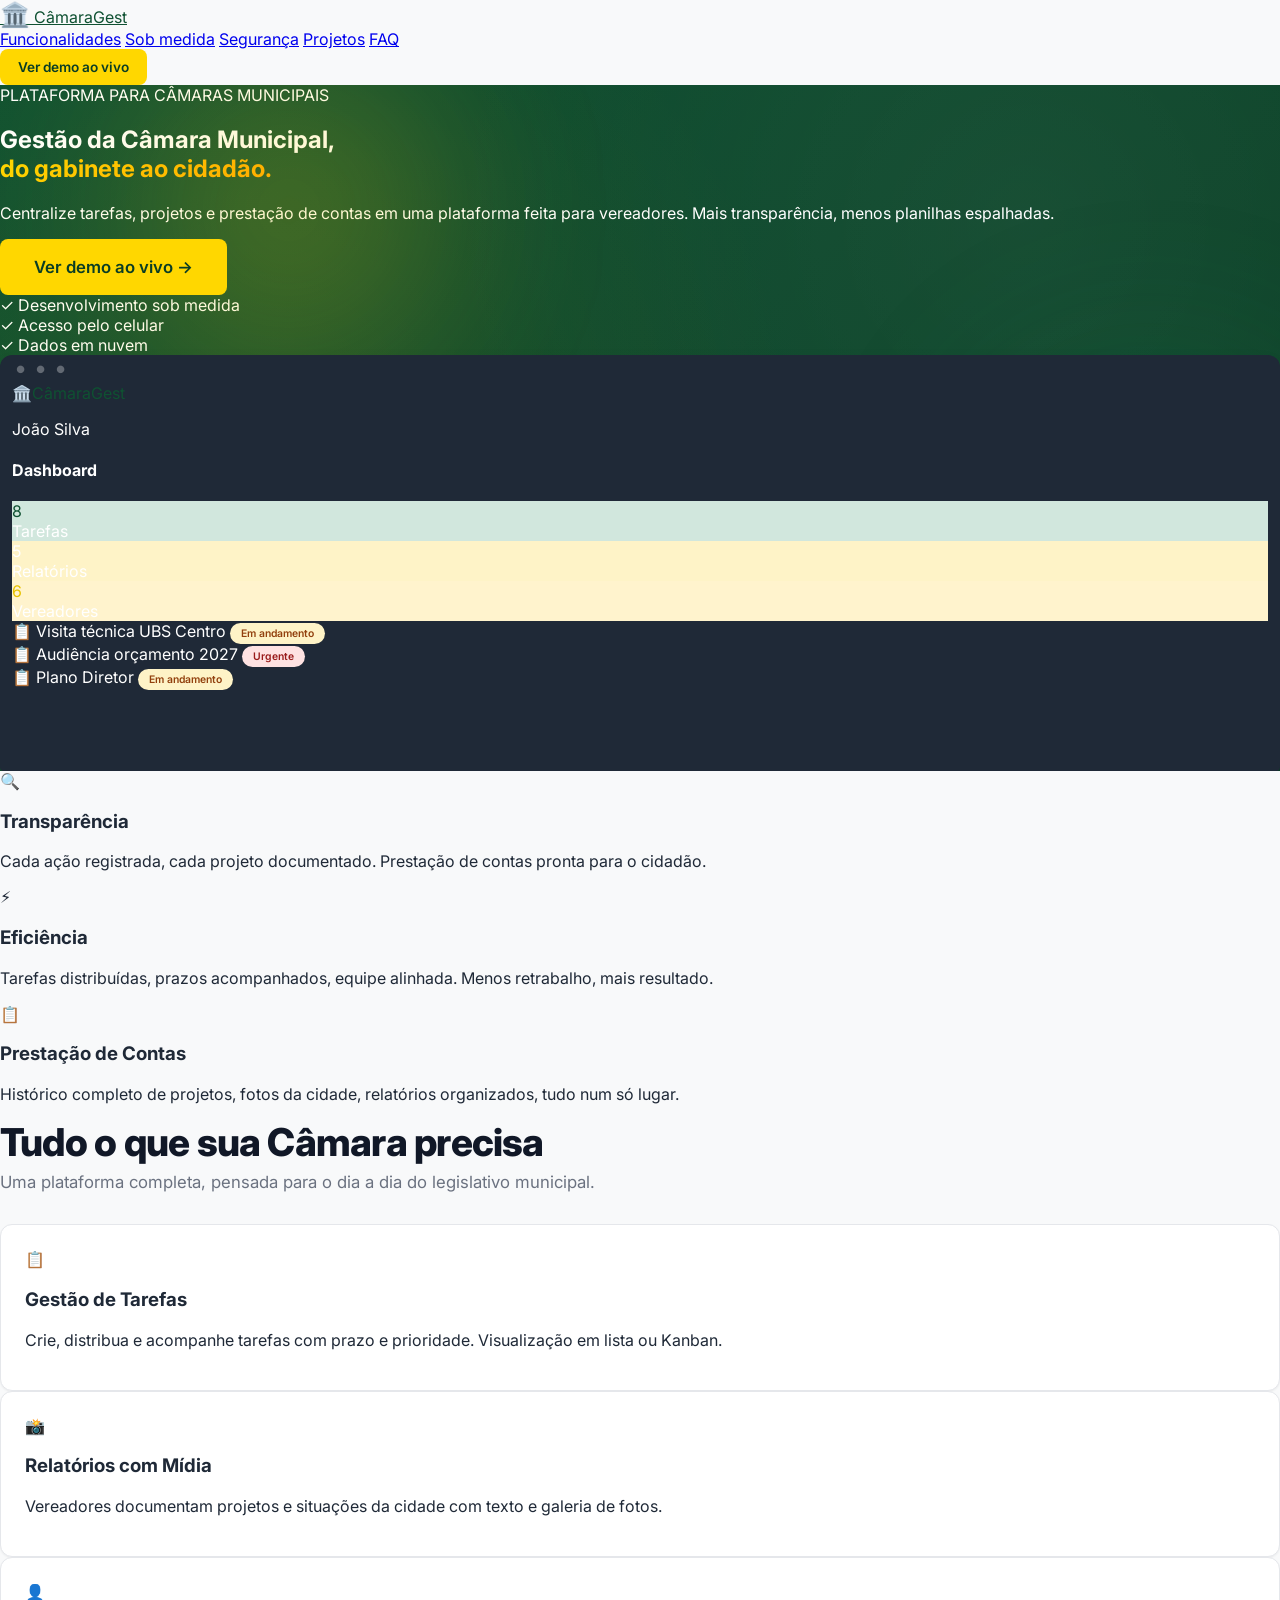
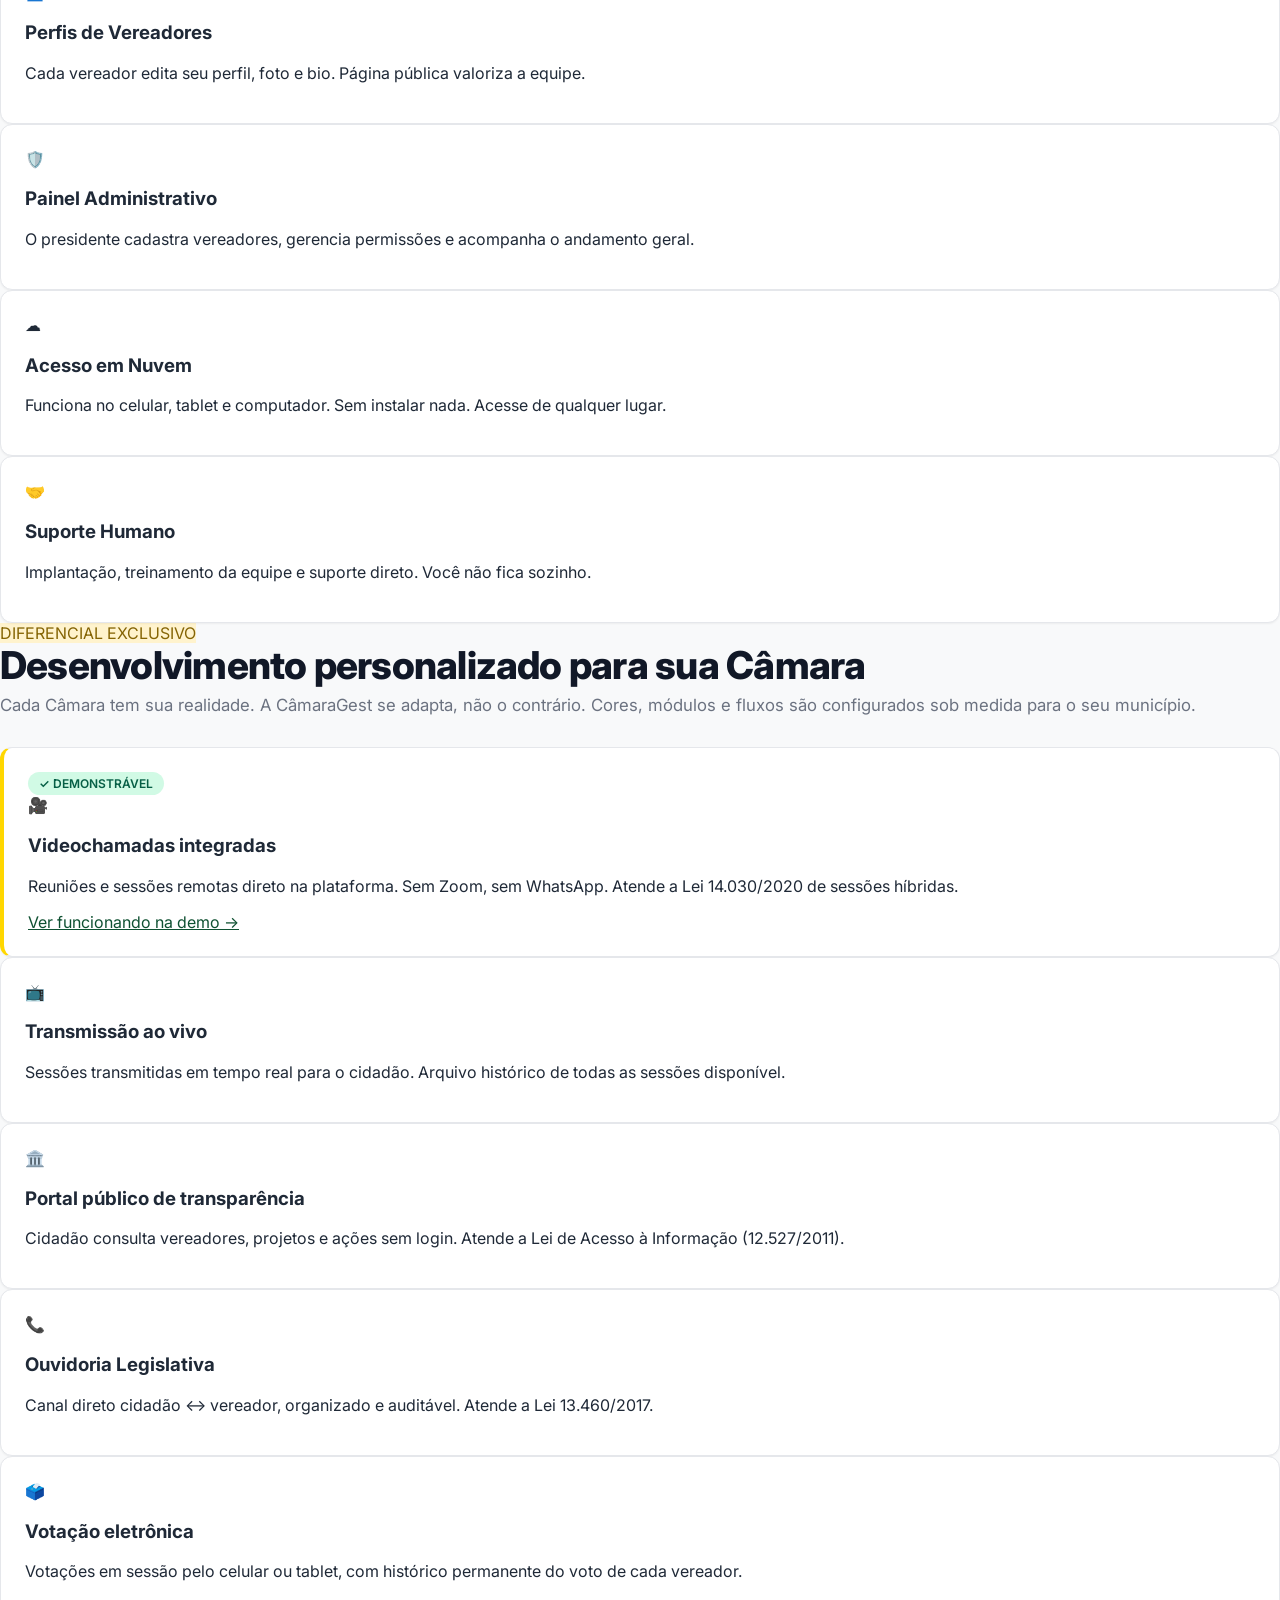
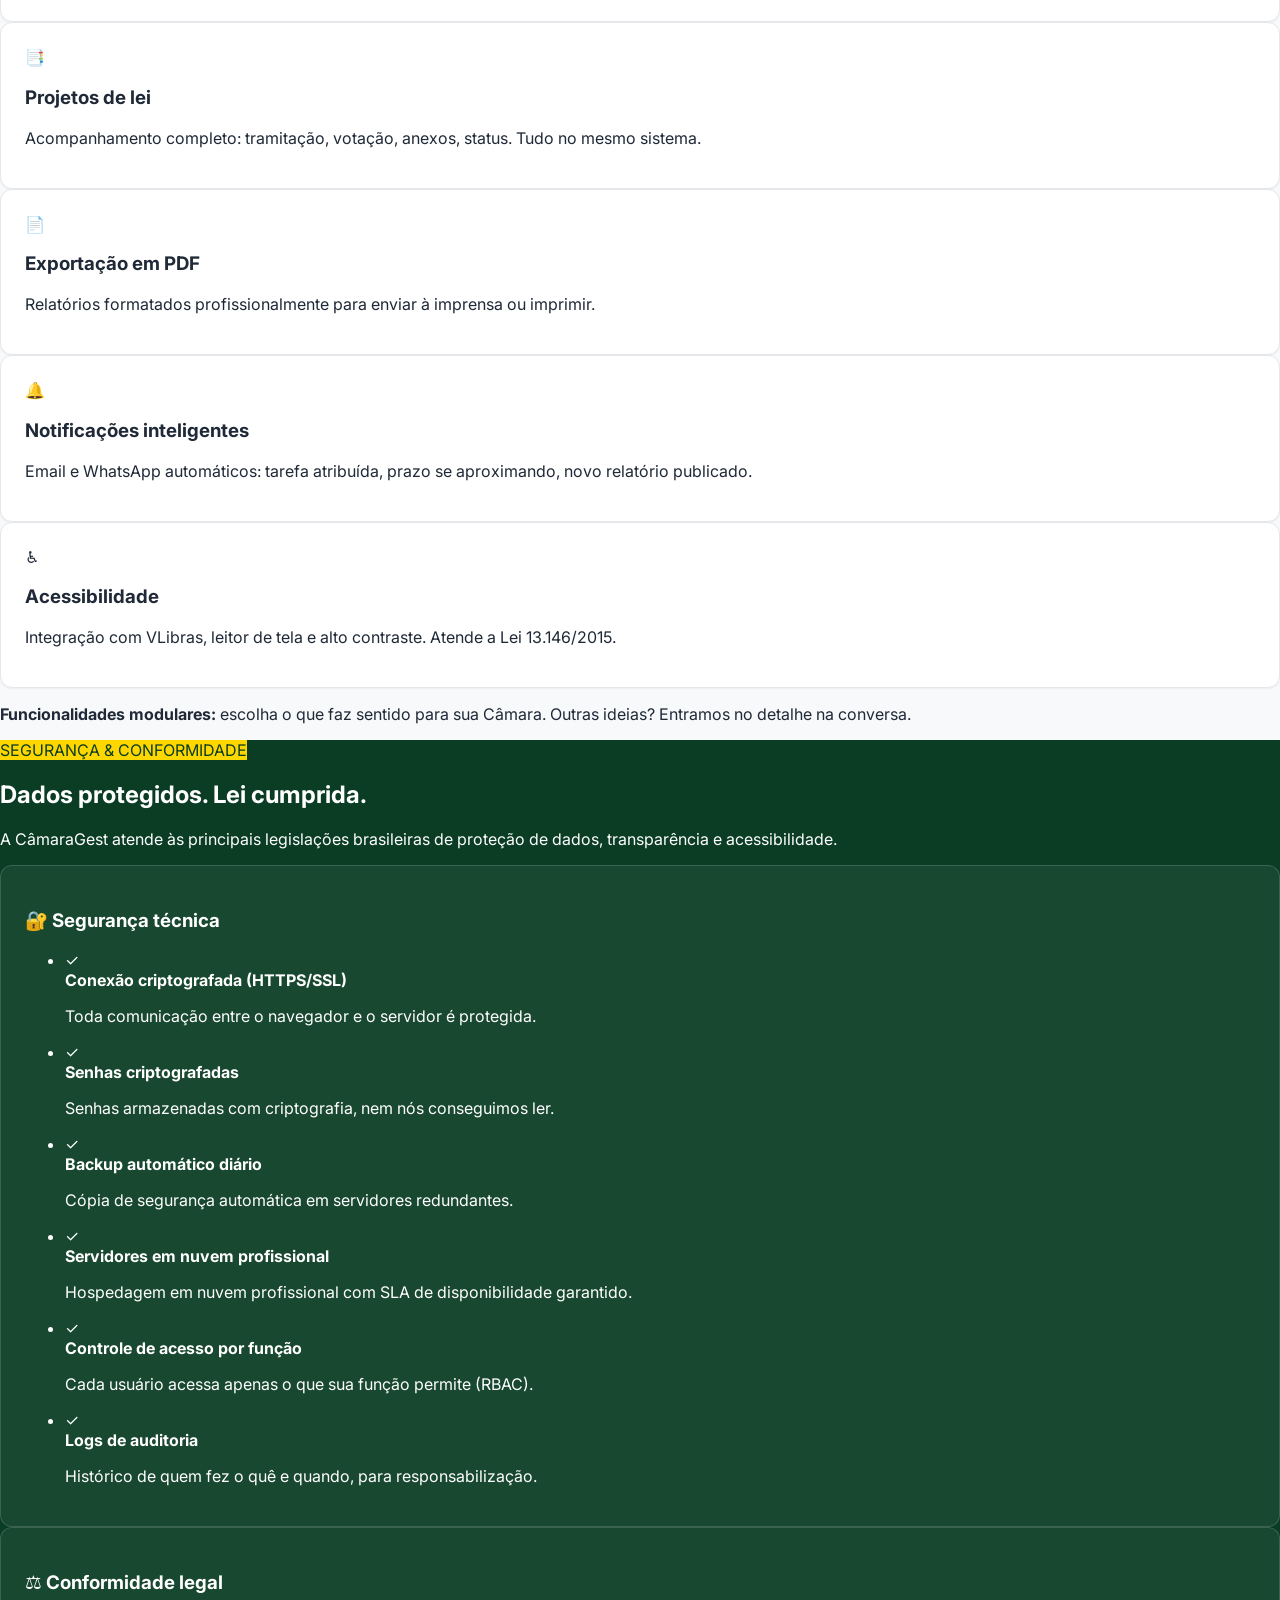
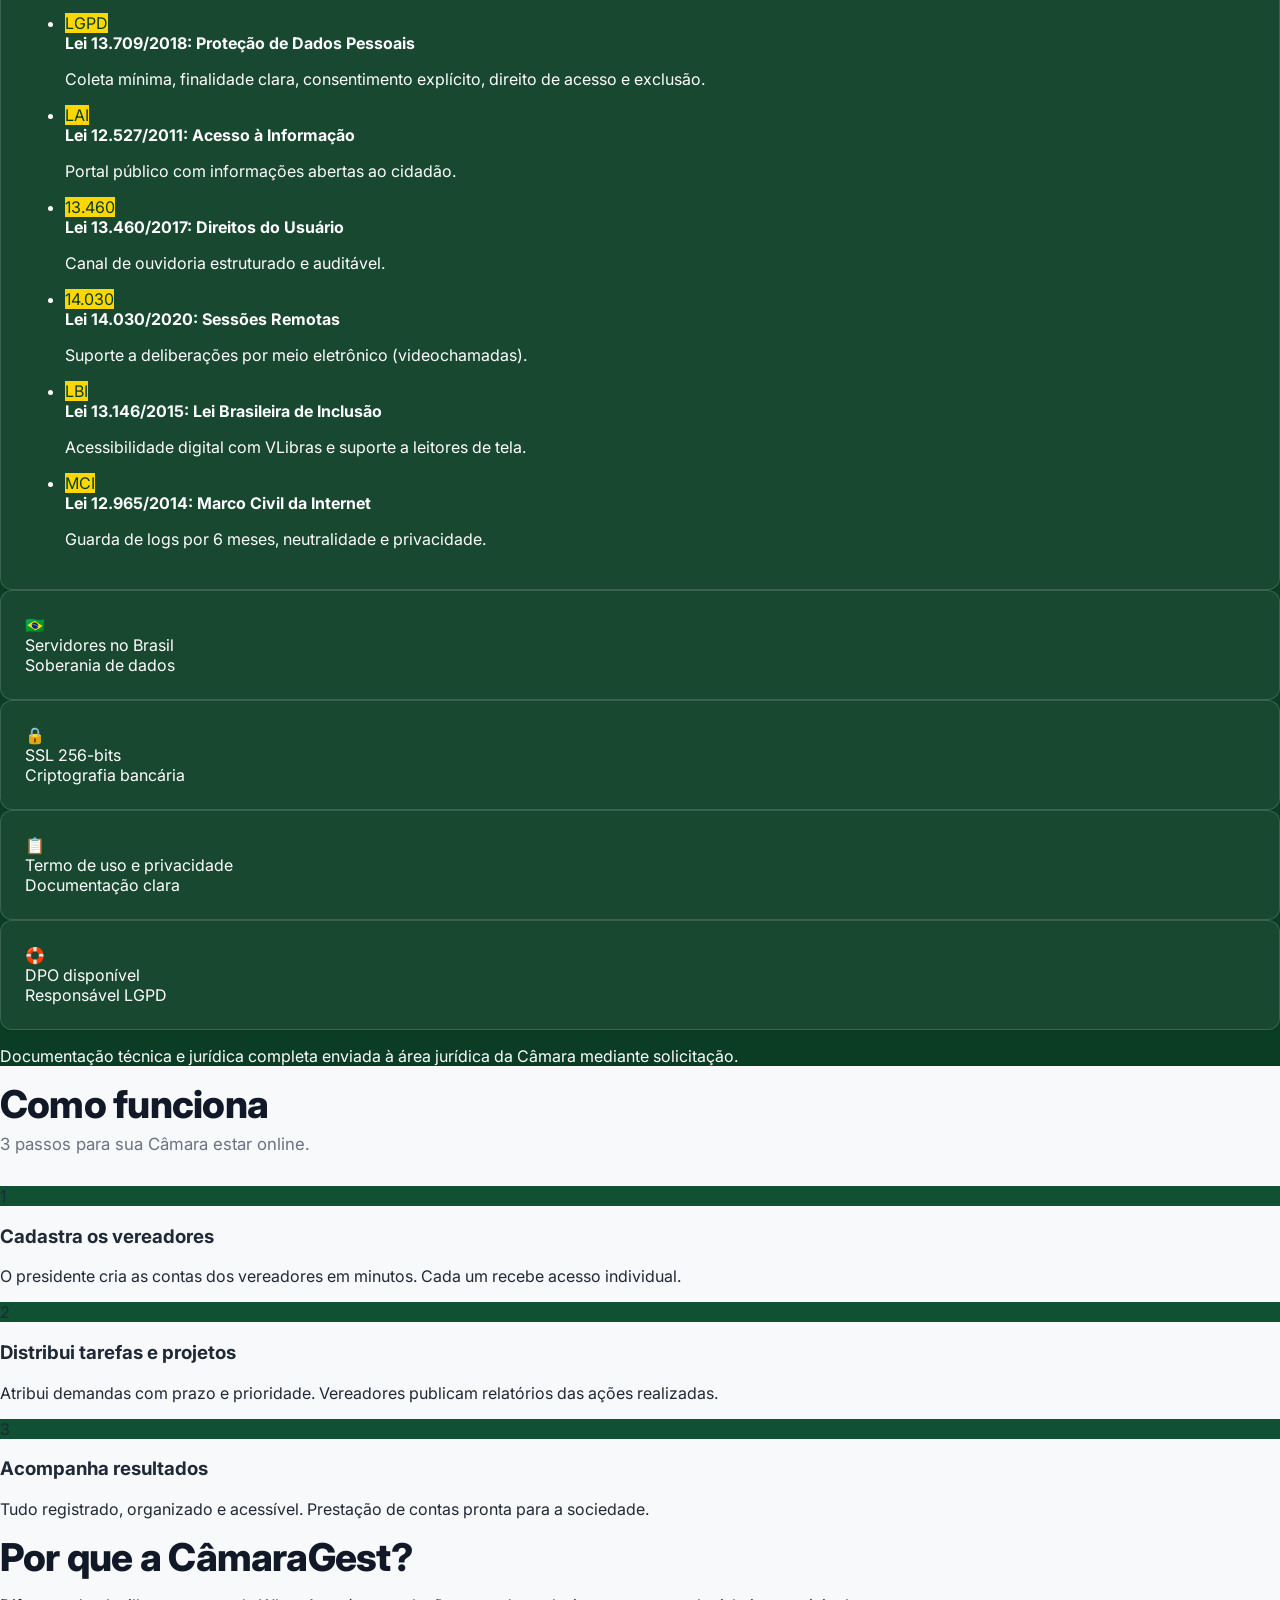
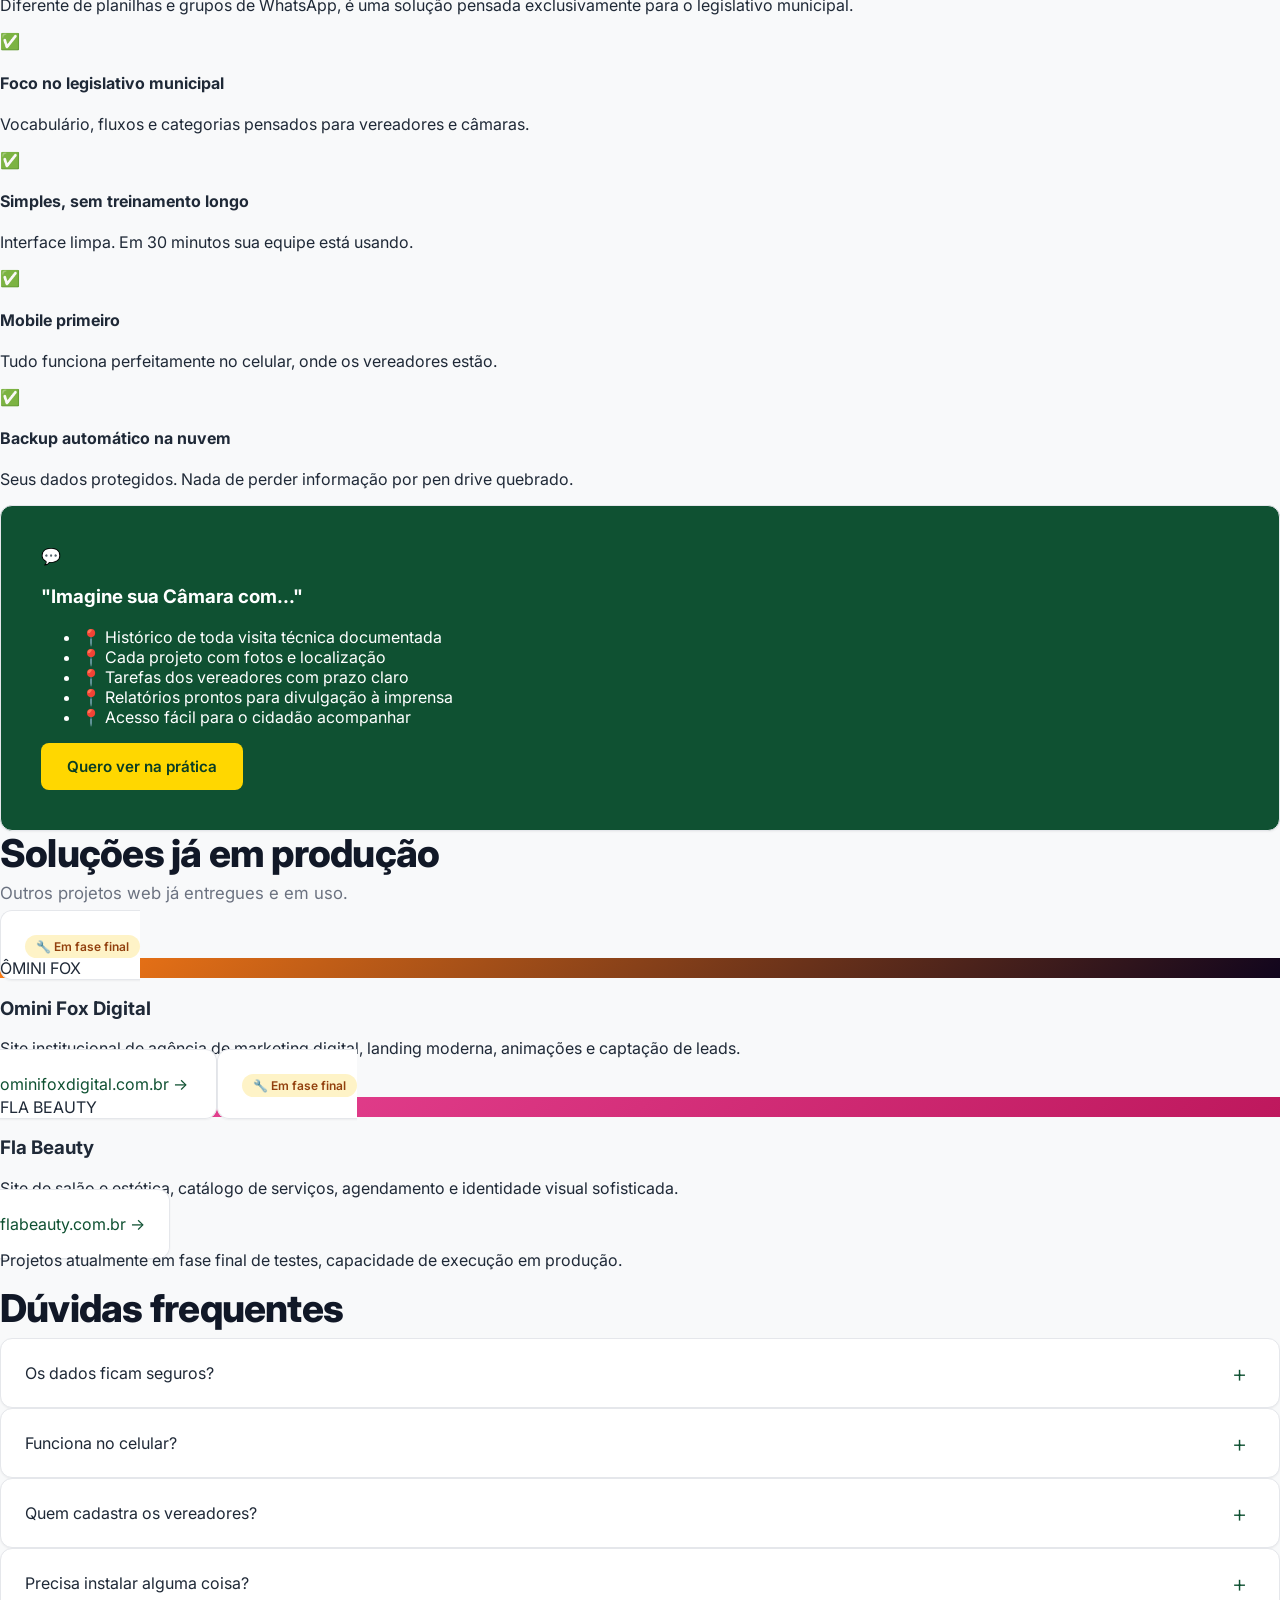
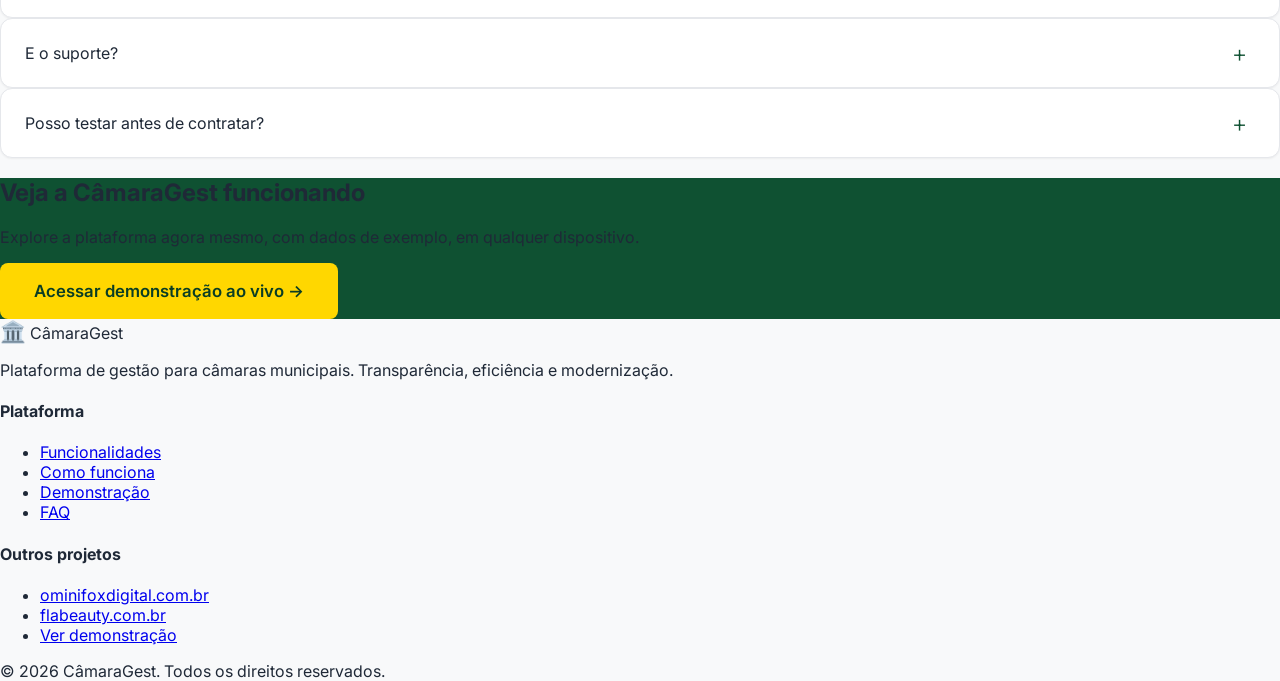
==== index.html @ c3c423e9 "feat: protótipo CâmaraGest com landing comercial, demo interativa e sistema completo - Landing comer" ====
<!DOCTYPE html>
<html lang="pt-BR">
<head>
  <meta charset="UTF-8" />
  <meta name="viewport" content="width=device-width, initial-scale=1.0" />
  <meta name="description" content="CâmaraGest. Plataforma de gestão de tarefas, projetos e prestação de contas para câmaras municipais. Transparência, eficiência e modernização do legislativo." />
  <title>CâmaraGest - Gestão Inteligente para Câmaras Municipais</title>

  <!-- Open Graph (preview no WhatsApp, Facebook, LinkedIn) -->
  <meta property="og:title" content="CâmaraGest - Gestão Inteligente para Câmaras Municipais" />
  <meta property="og:description" content="Centralize tarefas, projetos e prestação de contas. Plataforma feita para vereadores." />
  <meta property="og:type" content="website" />
  <meta property="og:locale" content="pt_BR" />
  <meta name="twitter:card" content="summary_large_image" />

  <!-- Favicon SVG simples -->
  <link rel="icon" href="data:image/svg+xml,%3Csvg xmlns='http://www.w3.org/2000/svg' viewBox='0 0 100 100'%3E%3Crect width='100' height='100' rx='20' fill='%230F5132'/%3E%3Ctext x='50' y='68' font-size='60' text-anchor='middle' fill='%23FFD700'%3E🏛%3C/text%3E%3C/svg%3E" />

  <link rel="preconnect" href="https://fonts.googleapis.com">
  <link rel="preconnect" href="https://fonts.gstatic.com" crossorigin>
  <link href="https://fonts.googleapis.com/css2?family=Inter:wght@400;500;600;700;800&display=swap" rel="stylesheet">

  <script src="https://cdn.tailwindcss.com"></script>
  <link rel="stylesheet" href="assets/css/styles.css" />
</head>
<body>

  <!-- Navbar pública -->
  <header class="bg-white border-b border-gray-200 sticky top-0 z-40">
    <div class="max-w-7xl mx-auto px-4 sm:px-6 lg:px-8 h-16 flex items-center justify-between">
      <a href="index.html" class="flex items-center gap-2 font-bold text-lg" style="color: var(--primary);">
        <span style="font-size: 1.5rem;">🏛️</span>
        <span>CâmaraGest</span>
      </a>
      <nav class="hidden md:flex items-center gap-5 text-sm font-medium">
        <a href="#funcionalidades" class="text-gray-600 hover:text-gray-900">Funcionalidades</a>
        <a href="#sob-medida" class="text-gray-600 hover:text-gray-900">Sob medida</a>
        <a href="#seguranca" class="text-gray-600 hover:text-gray-900">Segurança</a>
        <a href="#projetos" class="text-gray-600 hover:text-gray-900">Projetos</a>
        <a href="#faq" class="text-gray-600 hover:text-gray-900">FAQ</a>
      </nav>
      <div class="flex items-center gap-2">
        <a href="demo.html" class="btn btn-accent btn-sm">Ver demo ao vivo</a>
      </div>
    </div>
  </header>

  <!-- HERO -->
  <section class="hero-bg">
    <!-- Aurora animado -->
    <div class="aurora-bg">
      <div class="orb orb-gold"></div>
      <div class="orb orb-green"></div>
      <div class="orb orb-soft"></div>
    </div>

    <div class="max-w-7xl mx-auto px-4 sm:px-6 lg:px-8 py-16 lg:py-24 grid lg:grid-cols-2 gap-12 items-center relative" style="z-index: 2;">
      <div>
        <span class="inline-block px-4 py-1.5 rounded-full bg-white/10 backdrop-blur text-white text-xs font-bold tracking-widest mb-5 border border-white/20">PLATAFORMA PARA CÂMARAS MUNICIPAIS</span>
        <h1 class="text-4xl lg:text-6xl font-extrabold leading-[1.05] text-white mb-5">
          Gestão da Câmara Municipal,<br>
          <span class="gradient-text-gold">do gabinete ao cidadão.</span>
        </h1>
        <p class="text-lg text-white/85 mb-8 leading-relaxed">
          Centralize tarefas, projetos e prestação de contas em uma plataforma feita para vereadores. Mais transparência, menos planilhas espalhadas.
        </p>
        <div class="flex flex-wrap gap-3">
          <a href="demo.html" class="btn btn-accent btn-lg btn-shine pulse">Ver demo ao vivo →</a>
        </div>
        <div class="flex items-center gap-6 mt-8 text-white/70 text-sm flex-wrap">
          <div class="flex items-center gap-2">✓ Desenvolvimento sob medida</div>
          <div class="flex items-center gap-2">✓ Acesso pelo celular</div>
          <div class="flex items-center gap-2">✓ Dados em nuvem</div>
        </div>
      </div>

      <!-- Mockup do dashboard -->
      <div class="mockup-frame relative float">
        <div class="mockup-content bg-white rounded p-4 text-left" style="min-height: 380px;">
          <div class="flex items-center justify-between mb-4 pb-3 border-b">
            <div class="flex items-center gap-2 font-bold" style="color: var(--primary);">
              <span>🏛️</span><span>CâmaraGest</span>
            </div>
            <div class="flex items-center gap-2 text-xs">
              <img src="https://i.pravatar.cc/120?img=12" class="w-7 h-7 rounded-full object-cover" style="object-position: center 25%;" alt="">
              <span class="text-gray-600">João Silva</span>
            </div>
          </div>
          <h4 class="text-base font-bold mb-3 text-gray-800">Dashboard</h4>
          <div class="grid grid-cols-3 gap-3 mb-4">
            <div class="rounded p-3 text-center" style="background: #d1e7dd;">
              <div class="text-2xl font-bold" style="color: var(--primary);">8</div>
              <div class="text-xs text-gray-700">Tarefas</div>
            </div>
            <div class="rounded p-3 text-center" style="background: #fef3c7;">
              <div class="text-2xl font-bold text-amber-700">5</div>
              <div class="text-xs text-gray-700">Relatórios</div>
            </div>
            <div class="rounded p-3 text-center" style="background: #fff3cd;">
              <div class="text-2xl font-bold" style="color: var(--accent-dark);">6</div>
              <div class="text-xs text-gray-700">Vereadores</div>
            </div>
          </div>
          <div class="space-y-2">
            <div class="flex items-center justify-between p-2 rounded bg-gray-50 text-xs">
              <span>📋 Visita técnica UBS Centro</span>
              <span class="badge badge-warning" style="font-size: 0.65rem;">Em andamento</span>
            </div>
            <div class="flex items-center justify-between p-2 rounded bg-gray-50 text-xs">
              <span>📋 Audiência orçamento 2027</span>
              <span class="badge badge-danger" style="font-size: 0.65rem;">Urgente</span>
            </div>
            <div class="flex items-center justify-between p-2 rounded bg-gray-50 text-xs">
              <span>📋 Plano Diretor</span>
              <span class="badge badge-warning" style="font-size: 0.65rem;">Em andamento</span>
            </div>
          </div>
        </div>
      </div>
    </div>
  </section>

  <!-- PILARES -->
  <section class="bg-white py-14 border-b border-gray-100">
    <div class="max-w-6xl mx-auto px-4 sm:px-6 lg:px-8 grid md:grid-cols-3 gap-8 text-center">
      <div class="fade-in">
        <div class="text-4xl mb-3">🔍</div>
        <h3 class="font-bold text-lg mb-2 text-gray-900">Transparência</h3>
        <p class="text-gray-600 text-sm">Cada ação registrada, cada projeto documentado. Prestação de contas pronta para o cidadão.</p>
      </div>
      <div class="fade-in">
        <div class="text-4xl mb-3">⚡</div>
        <h3 class="font-bold text-lg mb-2 text-gray-900">Eficiência</h3>
        <p class="text-gray-600 text-sm">Tarefas distribuídas, prazos acompanhados, equipe alinhada. Menos retrabalho, mais resultado.</p>
      </div>
      <div class="fade-in">
        <div class="text-4xl mb-3">📋</div>
        <h3 class="font-bold text-lg mb-2 text-gray-900">Prestação de Contas</h3>
        <p class="text-gray-600 text-sm">Histórico completo de projetos, fotos da cidade, relatórios organizados, tudo num só lugar.</p>
      </div>
    </div>
  </section>

  <!-- FUNCIONALIDADES -->
  <section id="funcionalidades" class="py-20" style="background: var(--bg);">
    <div class="max-w-6xl mx-auto px-4 sm:px-6 lg:px-8">
      <div class="text-center mb-12">
        <h2 class="section-title">Tudo o que sua Câmara precisa</h2>
        <p class="section-sub">Uma plataforma completa, pensada para o dia a dia do legislativo municipal.</p>
      </div>

      <div class="grid md:grid-cols-2 lg:grid-cols-3 gap-5">
        <div class="card card-hover fade-in">
          <div class="text-3xl mb-3">📋</div>
          <h3 class="font-bold text-lg mb-2">Gestão de Tarefas</h3>
          <p class="text-gray-600 text-sm">Crie, distribua e acompanhe tarefas com prazo e prioridade. Visualização em lista ou Kanban.</p>
        </div>
        <div class="card card-hover fade-in">
          <div class="text-3xl mb-3">📸</div>
          <h3 class="font-bold text-lg mb-2">Relatórios com Mídia</h3>
          <p class="text-gray-600 text-sm">Vereadores documentam projetos e situações da cidade com texto e galeria de fotos.</p>
        </div>
        <div class="card card-hover fade-in">
          <div class="text-3xl mb-3">👤</div>
          <h3 class="font-bold text-lg mb-2">Perfis de Vereadores</h3>
          <p class="text-gray-600 text-sm">Cada vereador edita seu perfil, foto e bio. Página pública valoriza a equipe.</p>
        </div>
        <div class="card card-hover fade-in">
          <div class="text-3xl mb-3">🛡️</div>
          <h3 class="font-bold text-lg mb-2">Painel Administrativo</h3>
          <p class="text-gray-600 text-sm">O presidente cadastra vereadores, gerencia permissões e acompanha o andamento geral.</p>
        </div>
        <div class="card card-hover fade-in">
          <div class="text-3xl mb-3">☁️</div>
          <h3 class="font-bold text-lg mb-2">Acesso em Nuvem</h3>
          <p class="text-gray-600 text-sm">Funciona no celular, tablet e computador. Sem instalar nada. Acesse de qualquer lugar.</p>
        </div>
        <div class="card card-hover fade-in">
          <div class="text-3xl mb-3">🤝</div>
          <h3 class="font-bold text-lg mb-2">Suporte Humano</h3>
          <p class="text-gray-600 text-sm">Implantação, treinamento da equipe e suporte direto. Você não fica sozinho.</p>
        </div>
      </div>
    </div>
  </section>

  <!-- DESENVOLVIMENTO SOB MEDIDA + DIFERENCIAIS -->
  <section id="sob-medida" class="py-20 bg-white">
    <div class="max-w-6xl mx-auto px-4 sm:px-6 lg:px-8">
      <div class="text-center mb-12">
        <span class="inline-block px-3 py-1 rounded-full text-xs font-semibold mb-4" style="background: #fff3cd; color: #856404;">DIFERENCIAL EXCLUSIVO</span>
        <h2 class="section-title">Desenvolvimento personalizado para sua Câmara</h2>
        <p class="section-sub max-w-2xl mx-auto">Cada Câmara tem sua realidade. A CâmaraGest se adapta, não o contrário. Cores, módulos e fluxos são configurados sob medida para o seu município.</p>
      </div>

      <!-- Diferenciais sob medida -->
      <div class="grid md:grid-cols-2 lg:grid-cols-3 gap-5 mb-10">

        <div class="card fade-in relative" style="border-left: 4px solid var(--accent);">
          <span class="absolute top-3 right-3 badge badge-success">✓ DEMONSTRÁVEL</span>
          <div class="text-3xl mb-3">🎥</div>
          <h3 class="font-bold text-lg mb-2">Videochamadas integradas</h3>
          <p class="text-gray-600 text-sm mb-3">Reuniões e sessões remotas direto na plataforma. Sem Zoom, sem WhatsApp. Atende a Lei 14.030/2020 de sessões híbridas.</p>
          <a href="demo.html" class="text-xs font-semibold" style="color: var(--primary);">Ver funcionando na demo →</a>
        </div>

        <div class="card card-hover fade-in">
          <div class="text-3xl mb-3">📺</div>
          <h3 class="font-bold text-lg mb-2">Transmissão ao vivo</h3>
          <p class="text-gray-600 text-sm">Sessões transmitidas em tempo real para o cidadão. Arquivo histórico de todas as sessões disponível.</p>
        </div>

        <div class="card card-hover fade-in">
          <div class="text-3xl mb-3">🏛️</div>
          <h3 class="font-bold text-lg mb-2">Portal público de transparência</h3>
          <p class="text-gray-600 text-sm">Cidadão consulta vereadores, projetos e ações sem login. Atende a Lei de Acesso à Informação (12.527/2011).</p>
        </div>

        <div class="card card-hover fade-in">
          <div class="text-3xl mb-3">📞</div>
          <h3 class="font-bold text-lg mb-2">Ouvidoria Legislativa</h3>
          <p class="text-gray-600 text-sm">Canal direto cidadão ↔ vereador, organizado e auditável. Atende a Lei 13.460/2017.</p>
        </div>

        <div class="card card-hover fade-in">
          <div class="text-3xl mb-3">🗳️</div>
          <h3 class="font-bold text-lg mb-2">Votação eletrônica</h3>
          <p class="text-gray-600 text-sm">Votações em sessão pelo celular ou tablet, com histórico permanente do voto de cada vereador.</p>
        </div>

        <div class="card card-hover fade-in">
          <div class="text-3xl mb-3">📑</div>
          <h3 class="font-bold text-lg mb-2">Projetos de lei</h3>
          <p class="text-gray-600 text-sm">Acompanhamento completo: tramitação, votação, anexos, status. Tudo no mesmo sistema.</p>
        </div>

        <div class="card card-hover fade-in">
          <div class="text-3xl mb-3">📄</div>
          <h3 class="font-bold text-lg mb-2">Exportação em PDF</h3>
          <p class="text-gray-600 text-sm">Relatórios formatados profissionalmente para enviar à imprensa ou imprimir.</p>
        </div>

        <div class="card card-hover fade-in">
          <div class="text-3xl mb-3">🔔</div>
          <h3 class="font-bold text-lg mb-2">Notificações inteligentes</h3>
          <p class="text-gray-600 text-sm">Email e WhatsApp automáticos: tarefa atribuída, prazo se aproximando, novo relatório publicado.</p>
        </div>

        <div class="card card-hover fade-in">
          <div class="text-3xl mb-3">♿</div>
          <h3 class="font-bold text-lg mb-2">Acessibilidade</h3>
          <p class="text-gray-600 text-sm">Integração com VLibras, leitor de tela e alto contraste. Atende a Lei 13.146/2015.</p>
        </div>

      </div>

      <p class="text-center text-gray-500 text-sm">
        <strong>Funcionalidades modulares:</strong> escolha o que faz sentido para sua Câmara. Outras ideias? Entramos no detalhe na conversa.
      </p>
    </div>
  </section>

  <!-- SEGURANÇA E CONFORMIDADE LEGAL -->
  <section id="seguranca" class="py-20" style="background: var(--primary-dark); color: white;">
    <div class="max-w-6xl mx-auto px-4 sm:px-6 lg:px-8">
      <div class="text-center mb-12">
        <span class="inline-block px-3 py-1 rounded-full text-xs font-semibold mb-4" style="background: var(--accent); color: var(--primary-dark);">SEGURANÇA & CONFORMIDADE</span>
        <h2 class="text-3xl md:text-4xl font-bold mb-3">Dados protegidos. Lei cumprida.</h2>
        <p class="text-white/75 text-lg max-w-2xl mx-auto">A CâmaraGest atende às principais legislações brasileiras de proteção de dados, transparência e acessibilidade.</p>
      </div>

      <div class="grid lg:grid-cols-2 gap-6 mb-12">

        <!-- Coluna 1: Segurança técnica -->
        <div class="card" style="background: rgba(255,255,255,0.06); border-color: rgba(255,255,255,0.15); color: white;">
          <h3 class="font-bold text-xl mb-4 flex items-center gap-2">🔐 Segurança técnica</h3>
          <ul class="space-y-3 text-sm text-white/85">
            <li class="flex gap-3">
              <span class="text-emerald-300 text-lg flex-shrink-0">✓</span>
              <div>
                <strong class="text-white">Conexão criptografada (HTTPS/SSL)</strong>
                <p class="text-white/60 text-xs mt-0.5">Toda comunicação entre o navegador e o servidor é protegida.</p>
              </div>
            </li>
            <li class="flex gap-3">
              <span class="text-emerald-300 text-lg flex-shrink-0">✓</span>
              <div>
                <strong class="text-white">Senhas criptografadas</strong>
                <p class="text-white/60 text-xs mt-0.5">Senhas armazenadas com criptografia, nem nós conseguimos ler.</p>
              </div>
            </li>
            <li class="flex gap-3">
              <span class="text-emerald-300 text-lg flex-shrink-0">✓</span>
              <div>
                <strong class="text-white">Backup automático diário</strong>
                <p class="text-white/60 text-xs mt-0.5">Cópia de segurança automática em servidores redundantes.</p>
              </div>
            </li>
            <li class="flex gap-3">
              <span class="text-emerald-300 text-lg flex-shrink-0">✓</span>
              <div>
                <strong class="text-white">Servidores em nuvem profissional</strong>
                <p class="text-white/60 text-xs mt-0.5">Hospedagem em nuvem profissional com SLA de disponibilidade garantido.</p>
              </div>
            </li>
            <li class="flex gap-3">
              <span class="text-emerald-300 text-lg flex-shrink-0">✓</span>
              <div>
                <strong class="text-white">Controle de acesso por função</strong>
                <p class="text-white/60 text-xs mt-0.5">Cada usuário acessa apenas o que sua função permite (RBAC).</p>
              </div>
            </li>
            <li class="flex gap-3">
              <span class="text-emerald-300 text-lg flex-shrink-0">✓</span>
              <div>
                <strong class="text-white">Logs de auditoria</strong>
                <p class="text-white/60 text-xs mt-0.5">Histórico de quem fez o quê e quando, para responsabilização.</p>
              </div>
            </li>
          </ul>
        </div>

        <!-- Coluna 2: Conformidade legal -->
        <div class="card" style="background: rgba(255,255,255,0.06); border-color: rgba(255,255,255,0.15); color: white;">
          <h3 class="font-bold text-xl mb-4 flex items-center gap-2">⚖️ Conformidade legal</h3>
          <ul class="space-y-3 text-sm text-white/85">
            <li class="flex gap-3">
              <span class="flex-shrink-0 px-2 py-0.5 rounded text-xs font-bold" style="background: var(--accent); color: var(--primary-dark);">LGPD</span>
              <div>
                <strong class="text-white">Lei 13.709/2018: Proteção de Dados Pessoais</strong>
                <p class="text-white/60 text-xs mt-0.5">Coleta mínima, finalidade clara, consentimento explícito, direito de acesso e exclusão.</p>
              </div>
            </li>
            <li class="flex gap-3">
              <span class="flex-shrink-0 px-2 py-0.5 rounded text-xs font-bold" style="background: var(--accent); color: var(--primary-dark);">LAI</span>
              <div>
                <strong class="text-white">Lei 12.527/2011: Acesso à Informação</strong>
                <p class="text-white/60 text-xs mt-0.5">Portal público com informações abertas ao cidadão.</p>
              </div>
            </li>
            <li class="flex gap-3">
              <span class="flex-shrink-0 px-2 py-0.5 rounded text-xs font-bold" style="background: var(--accent); color: var(--primary-dark);">13.460</span>
              <div>
                <strong class="text-white">Lei 13.460/2017: Direitos do Usuário</strong>
                <p class="text-white/60 text-xs mt-0.5">Canal de ouvidoria estruturado e auditável.</p>
              </div>
            </li>
            <li class="flex gap-3">
              <span class="flex-shrink-0 px-2 py-0.5 rounded text-xs font-bold" style="background: var(--accent); color: var(--primary-dark);">14.030</span>
              <div>
                <strong class="text-white">Lei 14.030/2020: Sessões Remotas</strong>
                <p class="text-white/60 text-xs mt-0.5">Suporte a deliberações por meio eletrônico (videochamadas).</p>
              </div>
            </li>
            <li class="flex gap-3">
              <span class="flex-shrink-0 px-2 py-0.5 rounded text-xs font-bold" style="background: var(--accent); color: var(--primary-dark);">LBI</span>
              <div>
                <strong class="text-white">Lei 13.146/2015: Lei Brasileira de Inclusão</strong>
                <p class="text-white/60 text-xs mt-0.5">Acessibilidade digital com VLibras e suporte a leitores de tela.</p>
              </div>
            </li>
            <li class="flex gap-3">
              <span class="flex-shrink-0 px-2 py-0.5 rounded text-xs font-bold" style="background: var(--accent); color: var(--primary-dark);">MCI</span>
              <div>
                <strong class="text-white">Lei 12.965/2014: Marco Civil da Internet</strong>
                <p class="text-white/60 text-xs mt-0.5">Guarda de logs por 6 meses, neutralidade e privacidade.</p>
              </div>
            </li>
          </ul>
        </div>
      </div>

      <!-- Faixa de garantias -->
      <div class="grid grid-cols-2 md:grid-cols-4 gap-3 text-center">
        <div class="card" style="background: rgba(255,255,255,0.06); border-color: rgba(255,255,255,0.15); color: white;">
          <div class="text-3xl mb-2">🇧🇷</div>
          <div class="font-bold text-sm">Servidores no Brasil</div>
          <div class="text-xs text-white/60">Soberania de dados</div>
        </div>
        <div class="card" style="background: rgba(255,255,255,0.06); border-color: rgba(255,255,255,0.15); color: white;">
          <div class="text-3xl mb-2">🔒</div>
          <div class="font-bold text-sm">SSL 256-bits</div>
          <div class="text-xs text-white/60">Criptografia bancária</div>
        </div>
        <div class="card" style="background: rgba(255,255,255,0.06); border-color: rgba(255,255,255,0.15); color: white;">
          <div class="text-3xl mb-2">📋</div>
          <div class="font-bold text-sm">Termo de uso e privacidade</div>
          <div class="text-xs text-white/60">Documentação clara</div>
        </div>
        <div class="card" style="background: rgba(255,255,255,0.06); border-color: rgba(255,255,255,0.15); color: white;">
          <div class="text-3xl mb-2">🛟</div>
          <div class="font-bold text-sm">DPO disponível</div>
          <div class="text-xs text-white/60">Responsável LGPD</div>
        </div>
      </div>

      <p class="text-center text-white/60 text-sm mt-10 max-w-2xl mx-auto">
        Documentação técnica e jurídica completa enviada à área jurídica da Câmara mediante solicitação.
      </p>
    </div>
  </section>

  <!-- COMO FUNCIONA -->
  <section id="como-funciona" class="py-20 bg-white">
    <div class="max-w-5xl mx-auto px-4 sm:px-6 lg:px-8">
      <div class="text-center mb-12">
        <h2 class="section-title">Como funciona</h2>
        <p class="section-sub">3 passos para sua Câmara estar online.</p>
      </div>

      <div class="grid md:grid-cols-3 gap-8">
        <div class="text-center fade-in">
          <div class="w-14 h-14 mx-auto rounded-full flex items-center justify-center text-2xl font-bold text-white mb-4" style="background: var(--primary);">1</div>
          <h3 class="font-bold text-lg mb-2">Cadastra os vereadores</h3>
          <p class="text-gray-600 text-sm">O presidente cria as contas dos vereadores em minutos. Cada um recebe acesso individual.</p>
        </div>
        <div class="text-center fade-in">
          <div class="w-14 h-14 mx-auto rounded-full flex items-center justify-center text-2xl font-bold text-white mb-4" style="background: var(--primary);">2</div>
          <h3 class="font-bold text-lg mb-2">Distribui tarefas e projetos</h3>
          <p class="text-gray-600 text-sm">Atribui demandas com prazo e prioridade. Vereadores publicam relatórios das ações realizadas.</p>
        </div>
        <div class="text-center fade-in">
          <div class="w-14 h-14 mx-auto rounded-full flex items-center justify-center text-2xl font-bold text-white mb-4" style="background: var(--primary);">3</div>
          <h3 class="font-bold text-lg mb-2">Acompanha resultados</h3>
          <p class="text-gray-600 text-sm">Tudo registrado, organizado e acessível. Prestação de contas pronta para a sociedade.</p>
        </div>
      </div>
    </div>
  </section>

  <!-- DIFERENCIAIS -->
  <section class="py-20" style="background: var(--bg);">
    <div class="max-w-6xl mx-auto px-4 sm:px-6 lg:px-8 grid md:grid-cols-2 gap-12 items-center">
      <div>
        <h2 class="section-title">Por que a CâmaraGest?</h2>
        <p class="text-gray-600 mb-8">Diferente de planilhas e grupos de WhatsApp, é uma solução pensada exclusivamente para o legislativo municipal.</p>

        <div class="space-y-4">
          <div class="flex gap-3">
            <div class="text-xl">✅</div>
            <div>
              <h4 class="font-semibold mb-1">Foco no legislativo municipal</h4>
              <p class="text-gray-600 text-sm">Vocabulário, fluxos e categorias pensados para vereadores e câmaras.</p>
            </div>
          </div>
          <div class="flex gap-3">
            <div class="text-xl">✅</div>
            <div>
              <h4 class="font-semibold mb-1">Simples, sem treinamento longo</h4>
              <p class="text-gray-600 text-sm">Interface limpa. Em 30 minutos sua equipe está usando.</p>
            </div>
          </div>
          <div class="flex gap-3">
            <div class="text-xl">✅</div>
            <div>
              <h4 class="font-semibold mb-1">Mobile primeiro</h4>
              <p class="text-gray-600 text-sm">Tudo funciona perfeitamente no celular, onde os vereadores estão.</p>
            </div>
          </div>
          <div class="flex gap-3">
            <div class="text-xl">✅</div>
            <div>
              <h4 class="font-semibold mb-1">Backup automático na nuvem</h4>
              <p class="text-gray-600 text-sm">Seus dados protegidos. Nada de perder informação por pen drive quebrado.</p>
            </div>
          </div>
        </div>
      </div>
      <div class="card" style="background: var(--primary); color: white; padding: 2.5rem;">
        <div class="text-5xl mb-4">💬</div>
        <h3 class="text-xl font-bold mb-3">"Imagine sua Câmara com..."</h3>
        <ul class="space-y-3 text-white/90 text-sm">
          <li>📍 Histórico de toda visita técnica documentada</li>
          <li>📍 Cada projeto com fotos e localização</li>
          <li>📍 Tarefas dos vereadores com prazo claro</li>
          <li>📍 Relatórios prontos para divulgação à imprensa</li>
          <li>📍 Acesso fácil para o cidadão acompanhar</li>
        </ul>
        <a href="demo.html" class="btn btn-accent mt-6 w-full justify-center">Quero ver na prática</a>
      </div>
    </div>
  </section>

  <!-- PROJETOS / SOCIAL PROOF -->
  <section id="projetos" class="py-20 bg-white">
    <div class="max-w-6xl mx-auto px-4 sm:px-6 lg:px-8">
      <div class="text-center mb-12">
        <h2 class="section-title">Soluções já em produção</h2>
        <p class="section-sub">Outros projetos web já entregues e em uso.</p>
      </div>

      <div class="grid md:grid-cols-2 gap-6 max-w-4xl mx-auto">
        <a href="https://www.ominifoxdigital.com.br" target="_blank" rel="noopener" class="card fade-in hover:scale-[1.02] transition-transform relative" style="text-decoration: none; color: inherit;">
          <span class="absolute top-3 right-3 badge badge-warning" style="z-index: 1;">🔧 Em fase final</span>
          <div class="rounded mb-4 h-44 flex items-center justify-center text-white text-3xl font-bold" style="background: linear-gradient(135deg, #FD7C15 0%, #11051D 100%);">
            ÔMINI FOX
          </div>
          <h3 class="font-bold text-lg mb-1">Omini Fox Digital</h3>
          <p class="text-gray-600 text-sm mb-2">Site institucional de agência de marketing digital, landing moderna, animações e captação de leads.</p>
          <span class="text-xs font-semibold" style="color: var(--primary);">ominifoxdigital.com.br →</span>
        </a>
        <a href="https://www.flabeauty.com.br" target="_blank" rel="noopener" class="card fade-in hover:scale-[1.02] transition-transform relative" style="text-decoration: none; color: inherit;">
          <span class="absolute top-3 right-3 badge badge-warning" style="z-index: 1;">🔧 Em fase final</span>
          <div class="rounded mb-4 h-44 flex items-center justify-center text-white text-3xl font-bold" style="background: linear-gradient(135deg, #ec4899 0%, #be185d 100%);">
            FLA BEAUTY
          </div>
          <h3 class="font-bold text-lg mb-1">Fla Beauty</h3>
          <p class="text-gray-600 text-sm mb-2">Site de salão e estética, catálogo de serviços, agendamento e identidade visual sofisticada.</p>
          <span class="text-xs font-semibold" style="color: var(--primary);">flabeauty.com.br →</span>
        </a>
      </div>

      <p class="text-center text-gray-500 text-sm mt-8">
        Projetos atualmente em fase final de testes, capacidade de execução em produção.
      </p>
    </div>
  </section>

  <!-- FAQ -->
  <section id="faq" class="py-20" style="background: var(--bg);">
    <div class="max-w-3xl mx-auto px-4 sm:px-6 lg:px-8">
      <div class="text-center mb-10">
        <h2 class="section-title">Dúvidas frequentes</h2>
      </div>

      <div class="space-y-3">
        <details class="card cursor-pointer">
          <summary class="font-semibold">Os dados ficam seguros?</summary>
          <p class="text-gray-600 text-sm mt-3">Sim. Hospedagem em nuvem profissional com backup automático e criptografia de senhas. Cada vereador acessa apenas o que tem permissão.</p>
        </details>
        <details class="card cursor-pointer">
          <summary class="font-semibold">Funciona no celular?</summary>
          <p class="text-gray-600 text-sm mt-3">Sim, a plataforma é totalmente responsiva. Vereadores podem registrar relatórios e fotos diretamente do celular durante visitas em campo.</p>
        </details>
        <details class="card cursor-pointer">
          <summary class="font-semibold">Quem cadastra os vereadores?</summary>
          <p class="text-gray-600 text-sm mt-3">O presidente da Câmara é o administrador. Ele cadastra os vereadores em segundos pelo painel administrativo. Cada um recebe acesso individual.</p>
        </details>
        <details class="card cursor-pointer">
          <summary class="font-semibold">Precisa instalar alguma coisa?</summary>
          <p class="text-gray-600 text-sm mt-3">Não. É 100% web. Basta abrir o navegador e fazer login. Funciona em qualquer dispositivo.</p>
        </details>
        <details class="card cursor-pointer">
          <summary class="font-semibold">E o suporte?</summary>
          <p class="text-gray-600 text-sm mt-3">Implantação assistida, treinamento da equipe e suporte direto via WhatsApp. Não precisa abrir chamado em sistemas complicados.</p>
        </details>
        <details class="card cursor-pointer">
          <summary class="font-semibold">Posso testar antes de contratar?</summary>
          <p class="text-gray-600 text-sm mt-3">Sim! Acesse a <a href="demo.html" style="color: var(--primary); text-decoration: underline;">demonstração ao vivo</a> e veja a plataforma funcionando com dados de exemplo.</p>
        </details>
      </div>
    </div>
  </section>

  <!-- CTA FINAL -->
  <section class="py-20" style="background: var(--primary);">
    <div class="max-w-3xl mx-auto px-4 sm:px-6 lg:px-8 text-center">
      <h2 class="text-3xl md:text-4xl font-bold text-white mb-4">Veja a CâmaraGest funcionando</h2>
      <p class="text-white/85 mb-8 text-lg">Explore a plataforma agora mesmo, com dados de exemplo, em qualquer dispositivo.</p>
      <a href="demo.html" class="btn btn-accent btn-lg">Acessar demonstração ao vivo →</a>
    </div>
  </section>

  <!-- FOOTER -->
  <footer class="bg-gray-900 text-white py-10 text-sm">
    <div class="max-w-6xl mx-auto px-4 sm:px-6 lg:px-8 grid md:grid-cols-3 gap-8">
      <div>
        <div class="flex items-center gap-2 font-bold mb-3 text-base">
          <span style="font-size: 1.3rem;">🏛️</span>
          <span>CâmaraGest</span>
        </div>
        <p class="text-gray-400">Plataforma de gestão para câmaras municipais. Transparência, eficiência e modernização.</p>
      </div>
      <div>
        <h4 class="font-semibold mb-3">Plataforma</h4>
        <ul class="space-y-2 text-gray-400">
          <li><a href="#funcionalidades" class="hover:text-white">Funcionalidades</a></li>
          <li><a href="#como-funciona" class="hover:text-white">Como funciona</a></li>
          <li><a href="demo.html" class="hover:text-white">Demonstração</a></li>
          <li><a href="#faq" class="hover:text-white">FAQ</a></li>
        </ul>
      </div>
      <div>
        <h4 class="font-semibold mb-3">Outros projetos</h4>
        <ul class="space-y-2 text-gray-400">
          <li><a href="https://www.ominifoxdigital.com.br" target="_blank" rel="noopener" class="hover:text-white">ominifoxdigital.com.br</a></li>
          <li><a href="https://www.flabeauty.com.br" target="_blank" rel="noopener" class="hover:text-white">flabeauty.com.br</a></li>
          <li><a href="demo.html" class="hover:text-white">Ver demonstração</a></li>
        </ul>
      </div>
    </div>
    <div class="max-w-6xl mx-auto px-4 sm:px-6 lg:px-8 pt-8 mt-8 border-t border-gray-800 text-gray-500 text-xs text-center">
      © 2026 CâmaraGest. Todos os direitos reservados.
    </div>
  </footer>

  <script src="assets/js/ui.js"></script>
  <script>
    document.addEventListener('DOMContentLoaded', () => UI.initFadeIn());
  </script>

  <!-- VLibras (acessibilidade: tradutor automático para Libras) -->
  <div vw class="enabled">
    <div vw-access-button class="active"></div>
    <div vw-plugin-wrapper>
      <div class="vw-plugin-top-wrapper"></div>
    </div>
  </div>
  <script src="https://vlibras.gov.br/app/vlibras-plugin.js"></script>
  <script>
    new window.VLibras.Widget('https://vlibras.gov.br/app');
  </script>
</body>
</html>
---- assets/css/styles.css ----
/* CâmaraGest - Paleta Verde Institucional + Branco + Dourado */

:root {
  --primary: #0F5132;
  --primary-light: #198754;
  --primary-dark: #0a3d24;
  --accent: #FFD700;
  --accent-dark: #E6C200;
  --bg: #F8F9FA;
  --surface: #FFFFFF;
  --surface-alt: #F1F3F5;
  --text: #1F2937;
  --muted: #6B7280;
  --border: #E5E7EB;
  --danger: #DC2626;
  --warning: #F59E0B;
  --success: #10B981;
  --info: #3B82F6;
  --shadow-sm: 0 1px 2px rgba(0,0,0,0.05);
  --shadow: 0 4px 6px -1px rgba(0,0,0,0.08), 0 2px 4px -2px rgba(0,0,0,0.06);
  --shadow-lg: 0 10px 25px -5px rgba(0,0,0,0.10), 0 8px 10px -6px rgba(0,0,0,0.05);
  --radius: 0.75rem;
  --radius-sm: 0.5rem;
}

* { box-sizing: border-box; }

html, body {
  font-family: 'Inter', system-ui, -apple-system, sans-serif;
  color: var(--text);
  background: var(--bg);
  margin: 0;
  padding: 0;
  scroll-behavior: smooth;
}

/* === Botões === */
.btn {
  display: inline-flex;
  align-items: center;
  justify-content: center;
  gap: 0.5rem;
  padding: 0.75rem 1.5rem;
  border-radius: var(--radius-sm);
  font-weight: 600;
  font-size: 0.95rem;
  border: 2px solid transparent;
  cursor: pointer;
  transition: all 0.2s ease;
  text-decoration: none;
  white-space: nowrap;
}
.btn-primary {
  background: var(--primary);
  color: white;
}
.btn-primary:hover { background: var(--primary-dark); transform: translateY(-1px); }

.btn-accent {
  background: var(--accent);
  color: var(--primary-dark);
}
.btn-accent:hover { background: var(--accent-dark); transform: translateY(-1px); box-shadow: var(--shadow); }

.btn-outline {
  background: transparent;
  color: var(--primary);
  border-color: var(--primary);
}
.btn-outline:hover { background: var(--primary); color: white; }

.btn-ghost {
  background: transparent;
  color: var(--text);
}
.btn-ghost:hover { background: var(--surface-alt); }

.btn-danger {
  background: var(--danger);
  color: white;
}
.btn-danger:hover { background: #b91c1c; }

.btn-sm { padding: 0.5rem 1rem; font-size: 0.85rem; }
.btn-lg { padding: 1rem 2rem; font-size: 1.05rem; }

/* === Cards === */
.card {
  background: var(--surface);
  color: var(--text);
  border-radius: var(--radius);
  box-shadow: var(--shadow-sm);
  border: 1px solid var(--border);
  padding: 1.5rem;
  transition: all 0.2s ease;
}
.card:hover { box-shadow: var(--shadow); }

/* === Form === */
.form-label {
  display: block;
  font-weight: 500;
  font-size: 0.9rem;
  margin-bottom: 0.4rem;
  color: var(--text);
}
.form-input, .form-textarea, .form-select {
  width: 100%;
  padding: 0.7rem 0.9rem;
  border: 1.5px solid var(--border);
  border-radius: var(--radius-sm);
  font-size: 0.95rem;
  font-family: inherit;
  background: var(--surface);
  transition: border-color 0.15s ease, box-shadow 0.15s ease;
}
.form-input:focus, .form-textarea:focus, .form-select:focus {
  outline: none;
  border-color: var(--primary-light);
  box-shadow: 0 0 0 3px rgba(25, 135, 84, 0.15);
}
.form-textarea { resize: vertical; min-height: 100px; }

/* === Badges === */
.badge {
  display: inline-flex;
  align-items: center;
  gap: 0.3rem;
  padding: 0.25rem 0.7rem;
  border-radius: 999px;
  font-size: 0.75rem;
  font-weight: 600;
}
.badge-primary  { background: #d1e7dd; color: #0F5132; }
.badge-warning  { background: #fef3c7; color: #92400e; }
.badge-success  { background: #d1fae5; color: #065f46; }
.badge-danger   { background: #fee2e2; color: #991b1b; }
.badge-muted    { background: #e5e7eb; color: #374151; }
.badge-accent   { background: #fff3cd; color: #856404; }

/* === Navbar do sistema === */
.app-navbar {
  background: var(--primary);
  color: white;
  padding: 0.85rem 1.5rem;
  display: flex;
  align-items: center;
  justify-content: space-between;
  box-shadow: var(--shadow);
  position: sticky;
  top: 0;
  z-index: 50;
}
.app-navbar .nav-brand {
  display: flex;
  align-items: center;
  gap: 0.6rem;
  font-weight: 700;
  font-size: 1.1rem;
  color: white;
  text-decoration: none;
}
.app-navbar .nav-links {
  display: flex;
  gap: 0.3rem;
  align-items: center;
}
.app-navbar .nav-link {
  color: rgba(255,255,255,0.85);
  text-decoration: none;
  padding: 0.5rem 0.9rem;
  border-radius: var(--radius-sm);
  font-size: 0.92rem;
  font-weight: 500;
  transition: all 0.15s;
}
.app-navbar .nav-link:hover { background: rgba(255,255,255,0.1); color: white; }
.app-navbar .nav-link.active { background: rgba(255,255,255,0.15); color: white; }

.user-chip {
  display: flex;
  align-items: center;
  gap: 0.5rem;
  padding: 0.3rem 0.8rem 0.3rem 0.3rem;
  background: rgba(255,255,255,0.1);
  border-radius: 999px;
  font-size: 0.85rem;
}
.user-chip img { width: 28px; height: 28px; border-radius: 50%; object-fit: cover; }

/* === Banner DEMO === */
.demo-banner {
  background: linear-gradient(90deg, var(--accent) 0%, var(--accent-dark) 100%);
  color: var(--primary-dark);
  text-align: center;
  padding: 0.6rem 1rem;
  font-size: 0.88rem;
  font-weight: 600;
  position: sticky;
  top: 0;
  z-index: 60;
}
.demo-banner a {
  color: var(--primary-dark);
  text-decoration: underline;
  font-weight: 700;
}

/* === Landing === */
.hero-bg {
  background: linear-gradient(135deg, var(--primary) 0%, var(--primary-dark) 100%);
  color: white;
  position: relative;
  overflow: hidden;
}
.hero-bg::before {
  content: "";
  position: absolute;
  inset: 0;
  background-image: radial-gradient(circle at 20% 50%, rgba(255,215,0,0.08) 0%, transparent 50%),
                    radial-gradient(circle at 80% 20%, rgba(255,255,255,0.05) 0%, transparent 50%);
  pointer-events: none;
}

/* === Aurora reutilizável (orbs animados de fundo) === */
.aurora-bg {
  position: absolute;
  inset: 0;
  pointer-events: none;
  overflow: hidden;
  z-index: 0;
}
.aurora-bg .orb {
  position: absolute;
  border-radius: 50%;
  filter: blur(80px);
  opacity: 0.5;
  will-change: transform;
}
.aurora-bg .orb-gold {
  width: 450px; height: 450px;
  background: radial-gradient(circle, rgba(255,215,0,0.55) 0%, transparent 70%);
  top: -100px; left: 5%;
  animation: orb-float-1 16s ease-in-out infinite;
}
.aurora-bg .orb-green {
  width: 500px; height: 500px;
  background: radial-gradient(circle, rgba(25,135,84,0.55) 0%, transparent 70%);
  top: 30%; right: -120px;
  animation: orb-float-2 20s ease-in-out infinite;
}
.aurora-bg .orb-soft {
  width: 380px; height: 380px;
  background: radial-gradient(circle, rgba(255,215,0,0.3) 0%, transparent 70%);
  bottom: -80px; left: 35%;
  animation: orb-float-3 18s ease-in-out infinite;
}
@keyframes orb-float-1 {
  0%, 100% { transform: translate(0, 0) scale(1); }
  50% { transform: translate(60px, 50px) scale(1.1); }
}
@keyframes orb-float-2 {
  0%, 100% { transform: translate(0, 0) scale(1); }
  50% { transform: translate(-50px, 40px) scale(1.05); }
}
@keyframes orb-float-3 {
  0%, 100% { transform: translate(0, 0) scale(1); }
  50% { transform: translate(40px, -50px) scale(1.08); }
}

/* === Card com vida (hover lift + glow) === */
.card-hover {
  transition: all 0.4s cubic-bezier(0.4, 0, 0.2, 1);
  position: relative;
  overflow: hidden;
}
.card-hover::after {
  content: "";
  position: absolute;
  top: 0; left: -100%;
  width: 100%;
  height: 100%;
  background: linear-gradient(
    90deg,
    transparent,
    rgba(255,215,0,0.1),
    transparent
  );
  transition: left 0.6s ease;
  pointer-events: none;
}
.card-hover:hover {
  transform: translateY(-6px);
  box-shadow:
    0 20px 40px -12px rgba(0,0,0,0.15),
    0 0 30px -8px rgba(255,215,0,0.25);
}
.card-hover:hover::after { left: 100%; }

/* === Métricas com gradiente vivo === */
.metric-card {
  background: linear-gradient(135deg, rgba(255,255,255,0.95) 0%, rgba(248,249,250,0.9) 100%);
  border: 1px solid rgba(255,255,255,0.5);
  backdrop-filter: blur(10px);
  position: relative;
  overflow: hidden;
}
.metric-card::before {
  content: "";
  position: absolute;
  top: 0; right: 0;
  width: 80px; height: 80px;
  border-radius: 50%;
  filter: blur(30px);
  opacity: 0.4;
}
.metric-card.green::before { background: var(--primary-light); }
.metric-card.gold::before { background: var(--accent); }
.metric-card.amber::before { background: #f59e0b; }
.metric-card.blue::before { background: #3b82f6; }

/* === Animação de número (counter) === */
.metric-value {
  background: linear-gradient(135deg, var(--primary) 0%, var(--primary-light) 100%);
  -webkit-background-clip: text;
  -webkit-text-fill-color: transparent;
  background-clip: text;
  font-weight: 800;
  font-size: 2.25rem;
  line-height: 1;
}
.metric-value.gold {
  background: linear-gradient(135deg, #FFA500 0%, #FFD700 100%);
  -webkit-background-clip: text;
  -webkit-text-fill-color: transparent;
  background-clip: text;
}

/* === Botão com brilho que passa === */
.btn-shine {
  position: relative;
  overflow: hidden;
}
.btn-shine::before {
  content: "";
  position: absolute;
  top: 0; left: -100%;
  width: 50%; height: 100%;
  background: linear-gradient(
    90deg,
    transparent,
    rgba(255,255,255,0.3),
    transparent
  );
  transition: left 0.7s;
}
.btn-shine:hover::before { left: 200%; }

/* === Pulse para chamar atenção === */
@keyframes soft-pulse {
  0%, 100% { box-shadow: 0 0 0 0 rgba(255,215,0,0.5); }
  50% { box-shadow: 0 0 0 14px rgba(255,215,0,0); }
}
.pulse { animation: soft-pulse 2.5s infinite; }

/* === Gradient text === */
.gradient-text-gold {
  background: linear-gradient(135deg, #FFD700 0%, #FFA500 100%);
  -webkit-background-clip: text;
  -webkit-text-fill-color: transparent;
  background-clip: text;
}
.gradient-text-green {
  background: linear-gradient(135deg, var(--primary-light) 0%, var(--primary) 100%);
  -webkit-background-clip: text;
  -webkit-text-fill-color: transparent;
  background-clip: text;
}

/* === Floating animation suave === */
@keyframes floating {
  0%, 100% { transform: translateY(0); }
  50% { transform: translateY(-8px); }
}
.float { animation: floating 4s ease-in-out infinite; }
.section-title {
  font-size: clamp(1.75rem, 3vw, 2.4rem);
  font-weight: 800;
  color: #111827;
  margin: 0 0 0.5rem;
  line-height: 1.15;
  letter-spacing: -0.02em;
}
.section-sub {
  color: var(--muted);
  font-size: 1.05rem;
  margin: 0 0 2rem;
}

/* === Mockup laptop simples === */
.mockup-frame {
  background: #1f2937;
  border-radius: 12px 12px 4px 4px;
  padding: 12px 12px 8px;
  box-shadow: var(--shadow-lg);
  position: relative;
}
.mockup-frame::before {
  content: "● ● ●";
  position: absolute;
  top: 8px;
  left: 16px;
  color: rgba(255,255,255,0.3);
  font-size: 10px;
  letter-spacing: 4px;
}
.mockup-frame img,
.mockup-frame .mockup-content {
  display: block;
  width: 100%;
  border-radius: 4px;
  margin-top: 16px;
}

/* === Toast === */
.toast {
  position: fixed;
  bottom: 1.5rem;
  right: 1.5rem;
  background: var(--text);
  color: white;
  padding: 0.85rem 1.2rem;
  border-radius: var(--radius-sm);
  box-shadow: var(--shadow-lg);
  z-index: 99999;
  animation: slideUp 0.25s ease;
  max-width: 90vw;
}
.toast.success { background: var(--success); }
.toast.error { background: var(--danger); }
.toast.warning { background: var(--warning); color: #1f2937; }

@keyframes slideUp {
  from { transform: translateY(20px); opacity: 0; }
  to { transform: translateY(0); opacity: 1; }
}

/* === Modal === */
.modal-backdrop {
  position: fixed;
  inset: 0;
  background: rgba(0,0,0,0.5);
  z-index: 9999;
  display: flex;
  align-items: center;
  justify-content: center;
  padding: 1rem;
  animation: fadeIn 0.15s ease;
}
.modal-content {
  background: white;
  border-radius: var(--radius);
  max-width: 600px;
  width: 100%;
  max-height: 90vh;
  overflow-y: auto;
  box-shadow: var(--shadow-lg);
  animation: scaleIn 0.2s ease;
}
.modal-header {
  padding: 1.25rem 1.5rem;
  border-bottom: 1px solid var(--border);
  display: flex;
  justify-content: space-between;
  align-items: center;
}
.modal-header h3 { margin: 0; font-size: 1.2rem; }
.modal-body { padding: 1.5rem; }
.modal-footer {
  padding: 1rem 1.5rem;
  border-top: 1px solid var(--border);
  display: flex;
  gap: 0.5rem;
  justify-content: flex-end;
}

@keyframes fadeIn { from { opacity: 0; } to { opacity: 1; } }
@keyframes scaleIn {
  from { transform: scale(0.95); opacity: 0; }
  to { transform: scale(1); opacity: 1; }
}

/* === Kanban === */
.kanban-col {
  background: var(--surface-alt);
  border-radius: var(--radius);
  padding: 1rem;
  min-height: 400px;
}
.kanban-col h4 {
  margin: 0 0 1rem;
  font-size: 0.95rem;
  display: flex;
  justify-content: space-between;
  align-items: center;
}
.kanban-card {
  background: white;
  color: var(--text);
  border-radius: var(--radius-sm);
  padding: 0.85rem;
  margin-bottom: 0.6rem;
  box-shadow: var(--shadow-sm);
  border-left: 3px solid var(--primary);
  cursor: grab;
}
.kanban-card.priority-alta { border-left-color: var(--danger); }
.kanban-card.priority-media { border-left-color: var(--warning); }
.kanban-card.priority-baixa { border-left-color: var(--info); }

/* === Galeria === */
.gallery-grid {
  display: grid;
  grid-template-columns: repeat(auto-fill, minmax(200px, 1fr));
  gap: 0.75rem;
}
.gallery-grid img {
  width: 100%;
  height: 180px;
  object-fit: cover;
  border-radius: var(--radius-sm);
  cursor: pointer;
  transition: transform 0.2s;
}
.gallery-grid img:hover { transform: scale(1.02); }

/* === Avatar === */
.avatar {
  width: 48px;
  height: 48px;
  border-radius: 50%;
  object-fit: cover;
  background: var(--surface-alt);
}
.avatar-lg { width: 96px; height: 96px; }
.avatar-xl { width: 140px; height: 140px; }

/* === Animações suaves no scroll === */
.fade-in {
  opacity: 0;
  transform: translateY(20px);
  transition: all 0.6s ease;
}
.fade-in.visible { opacity: 1; transform: translateY(0); }

/* === Line clamp helpers === */
.line-clamp-1 {
  display: -webkit-box;
  -webkit-line-clamp: 1;
  -webkit-box-orient: vertical;
  overflow: hidden;
}
.line-clamp-2 {
  display: -webkit-box;
  -webkit-line-clamp: 2;
  -webkit-box-orient: vertical;
  overflow: hidden;
}

/* === Detalhes/FAQ === */
details summary {
  list-style: none;
  position: relative;
  padding-right: 2rem;
}
details summary::-webkit-details-marker { display: none; }
details summary::after {
  content: "+";
  position: absolute;
  right: 0.5rem;
  top: 50%;
  transform: translateY(-50%);
  font-size: 1.5rem;
  font-weight: 300;
  color: var(--primary);
  transition: transform 0.2s;
}
details[open] summary::after { content: "−"; }

/* === VLibras override (z-index, ajuste visual) === */
[vw] { z-index: 9000 !important; }

/* === Foco acessível === */
.btn:focus-visible,
.form-input:focus-visible,
.form-select:focus-visible,
.form-textarea:focus-visible {
  outline: 2px solid var(--accent);
  outline-offset: 2px;
}

/* === Print (PDF export): limpa visual === */
@media print {
  .app-navbar, .demo-banner, [vw], .toast, .modal-backdrop { display: none !important; }
  body { background: white; }
}

/* === Responsivo === */
@media (max-width: 768px) {
  .app-navbar { flex-wrap: wrap; }
  .app-navbar .nav-links {
    display: flex;
    flex-wrap: wrap;
    gap: 0.2rem;
    width: 100%;
    margin-top: 0.5rem;
    justify-content: center;
  }
  .app-navbar .nav-link { padding: 0.4rem 0.7rem; font-size: 0.85rem; }
  .hide-mobile { display: none !important; }
  .mockup-frame { transform: scale(0.95); }
}
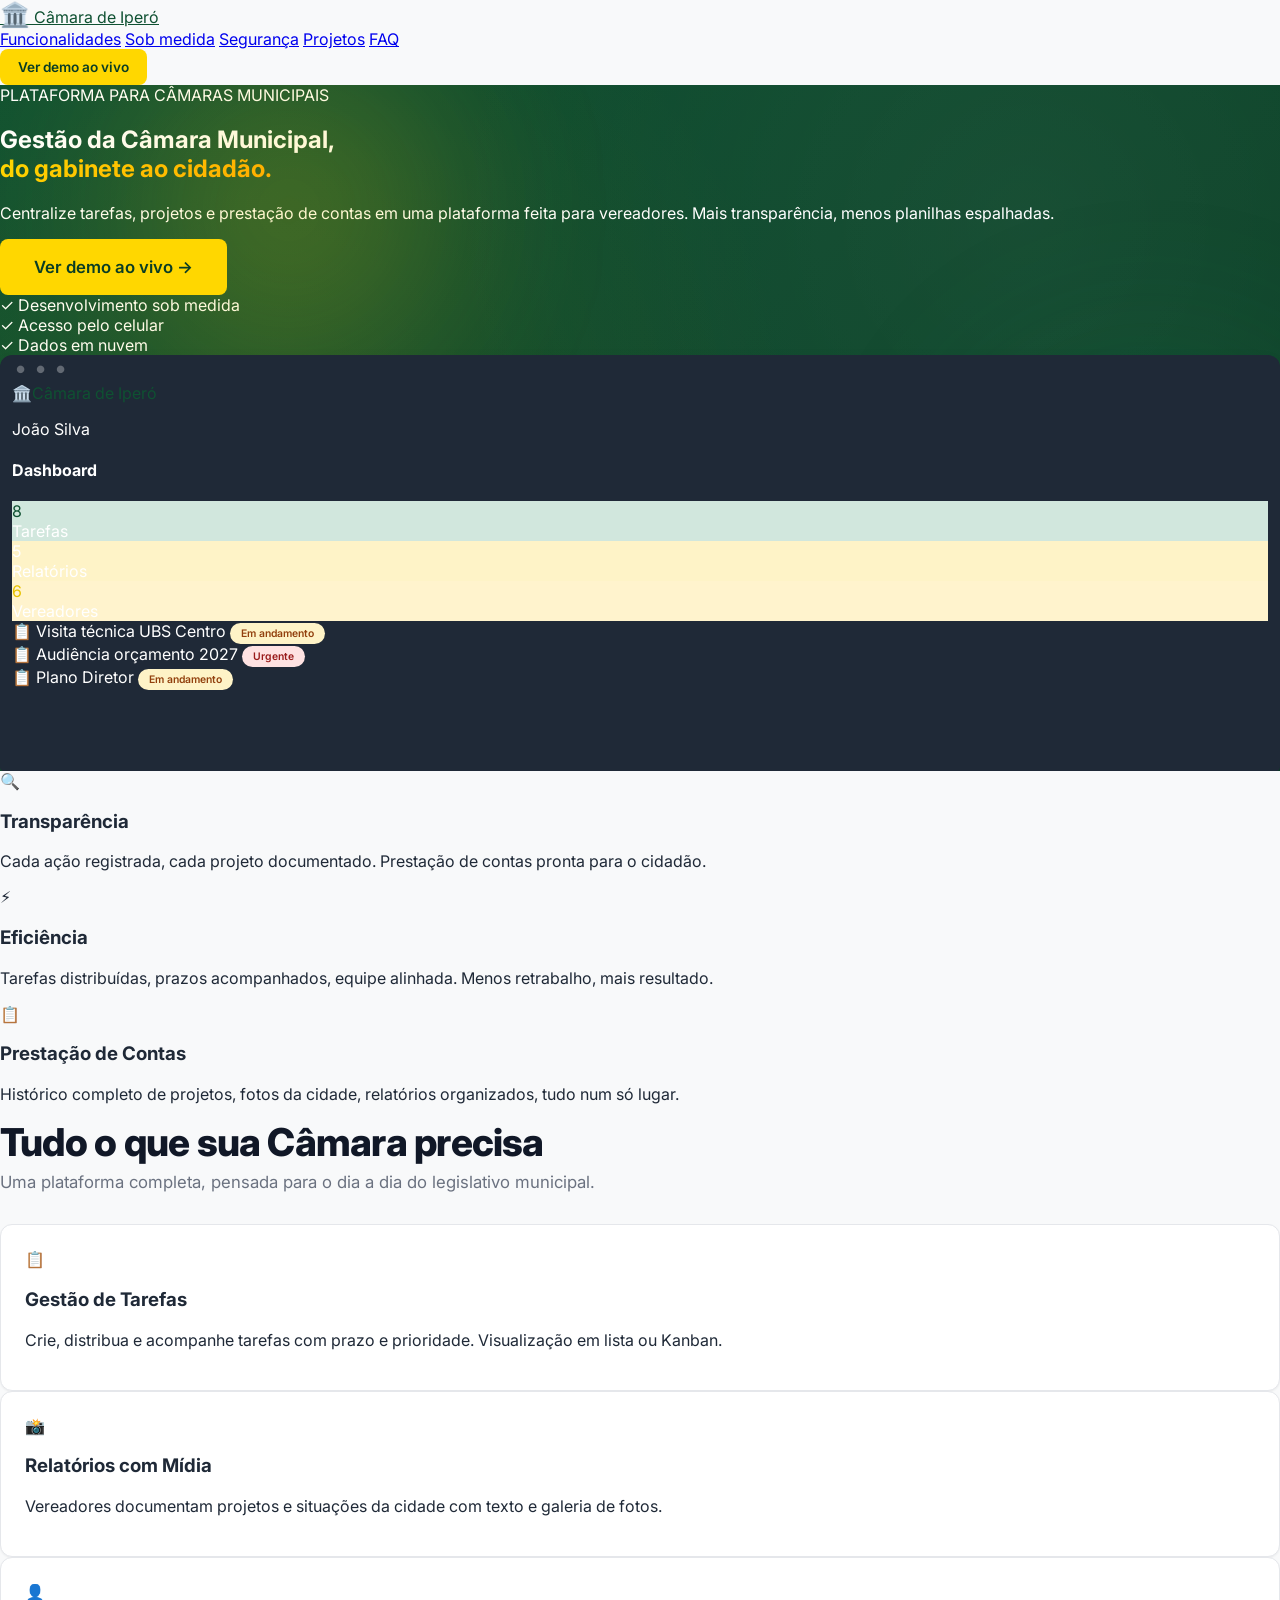
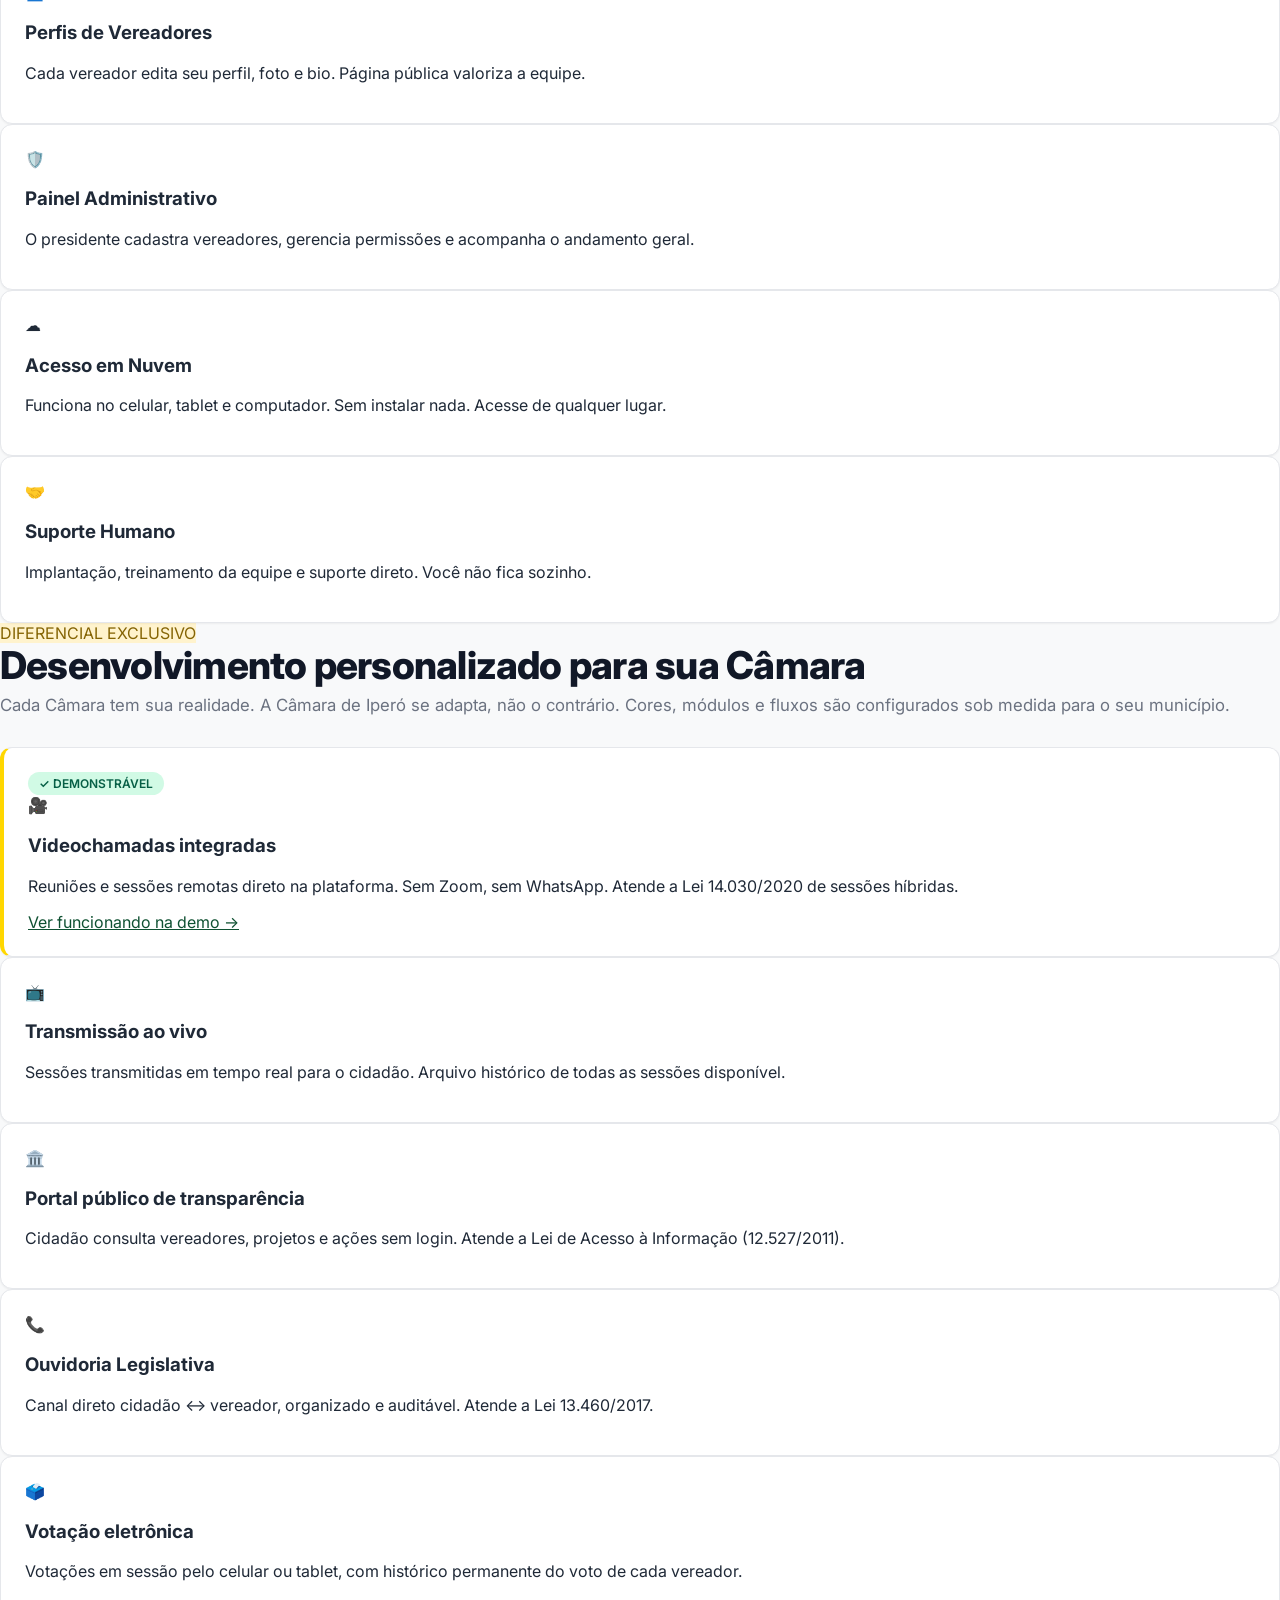
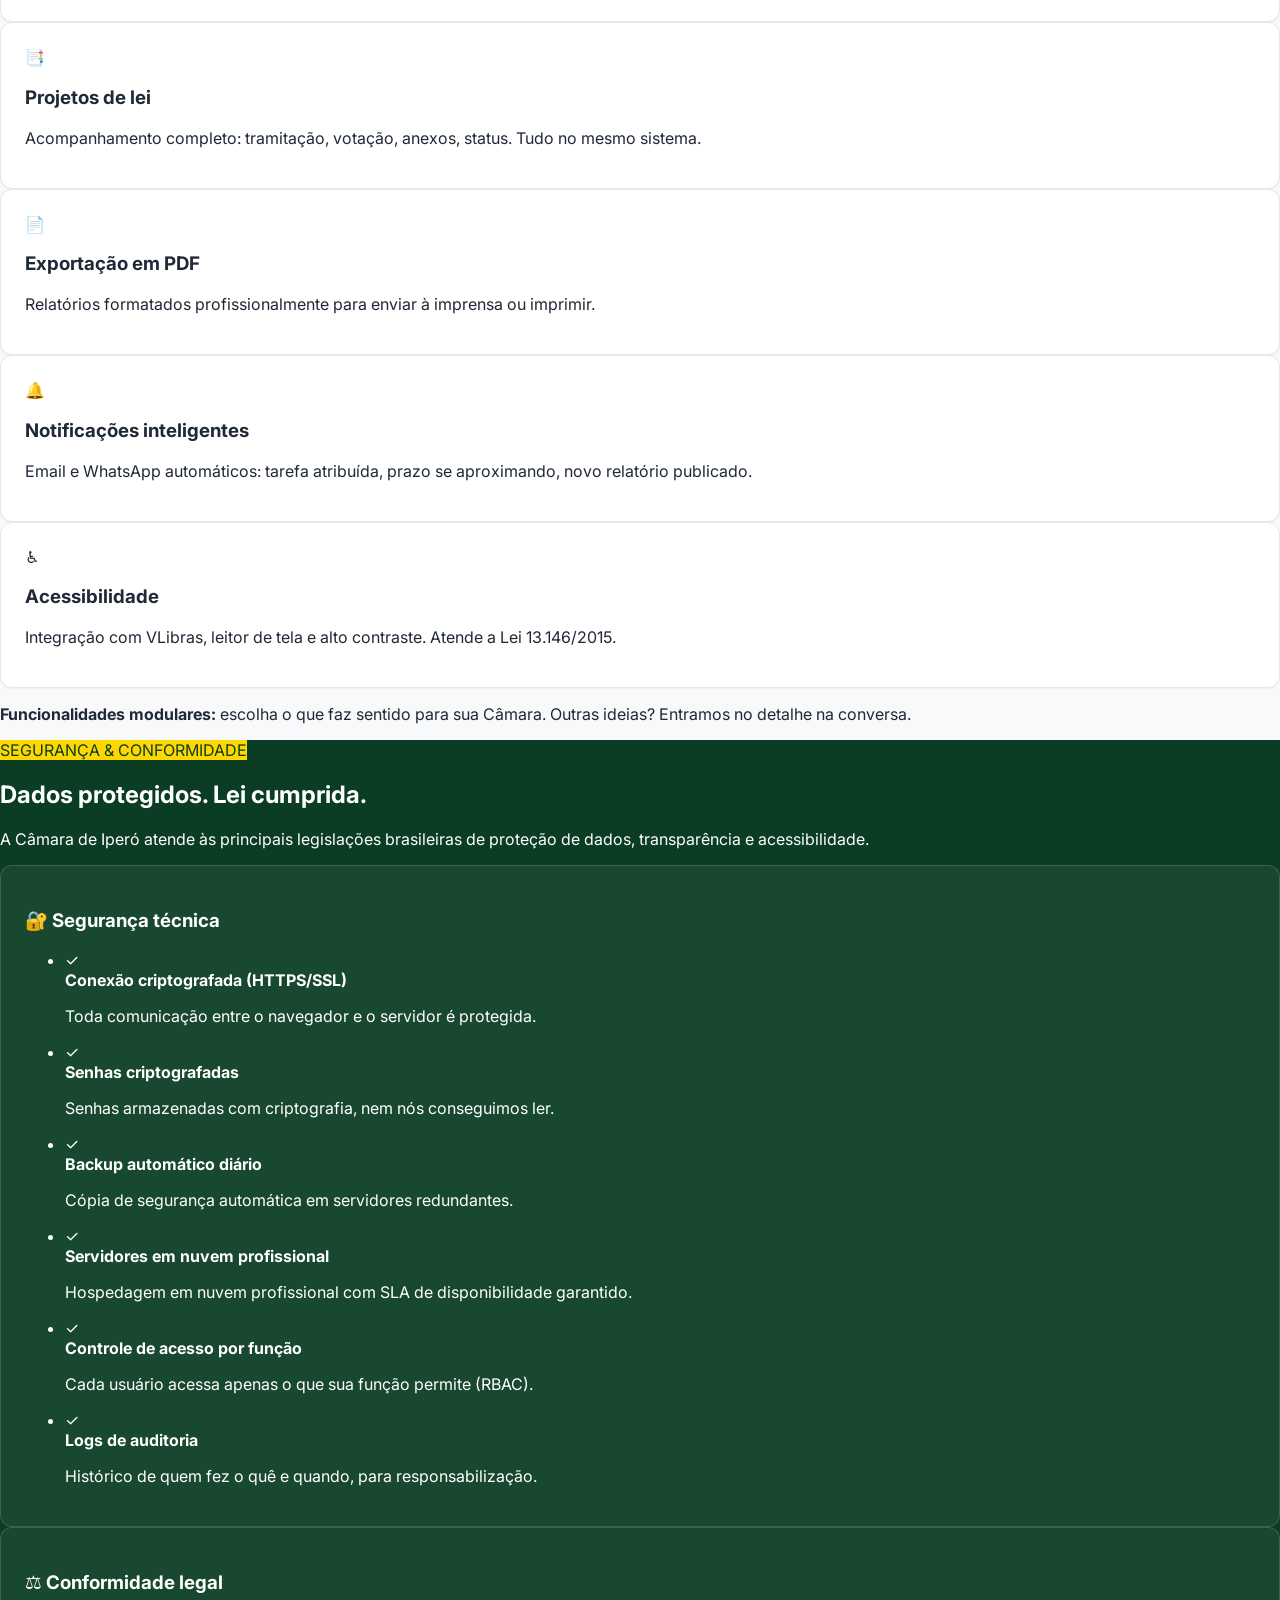
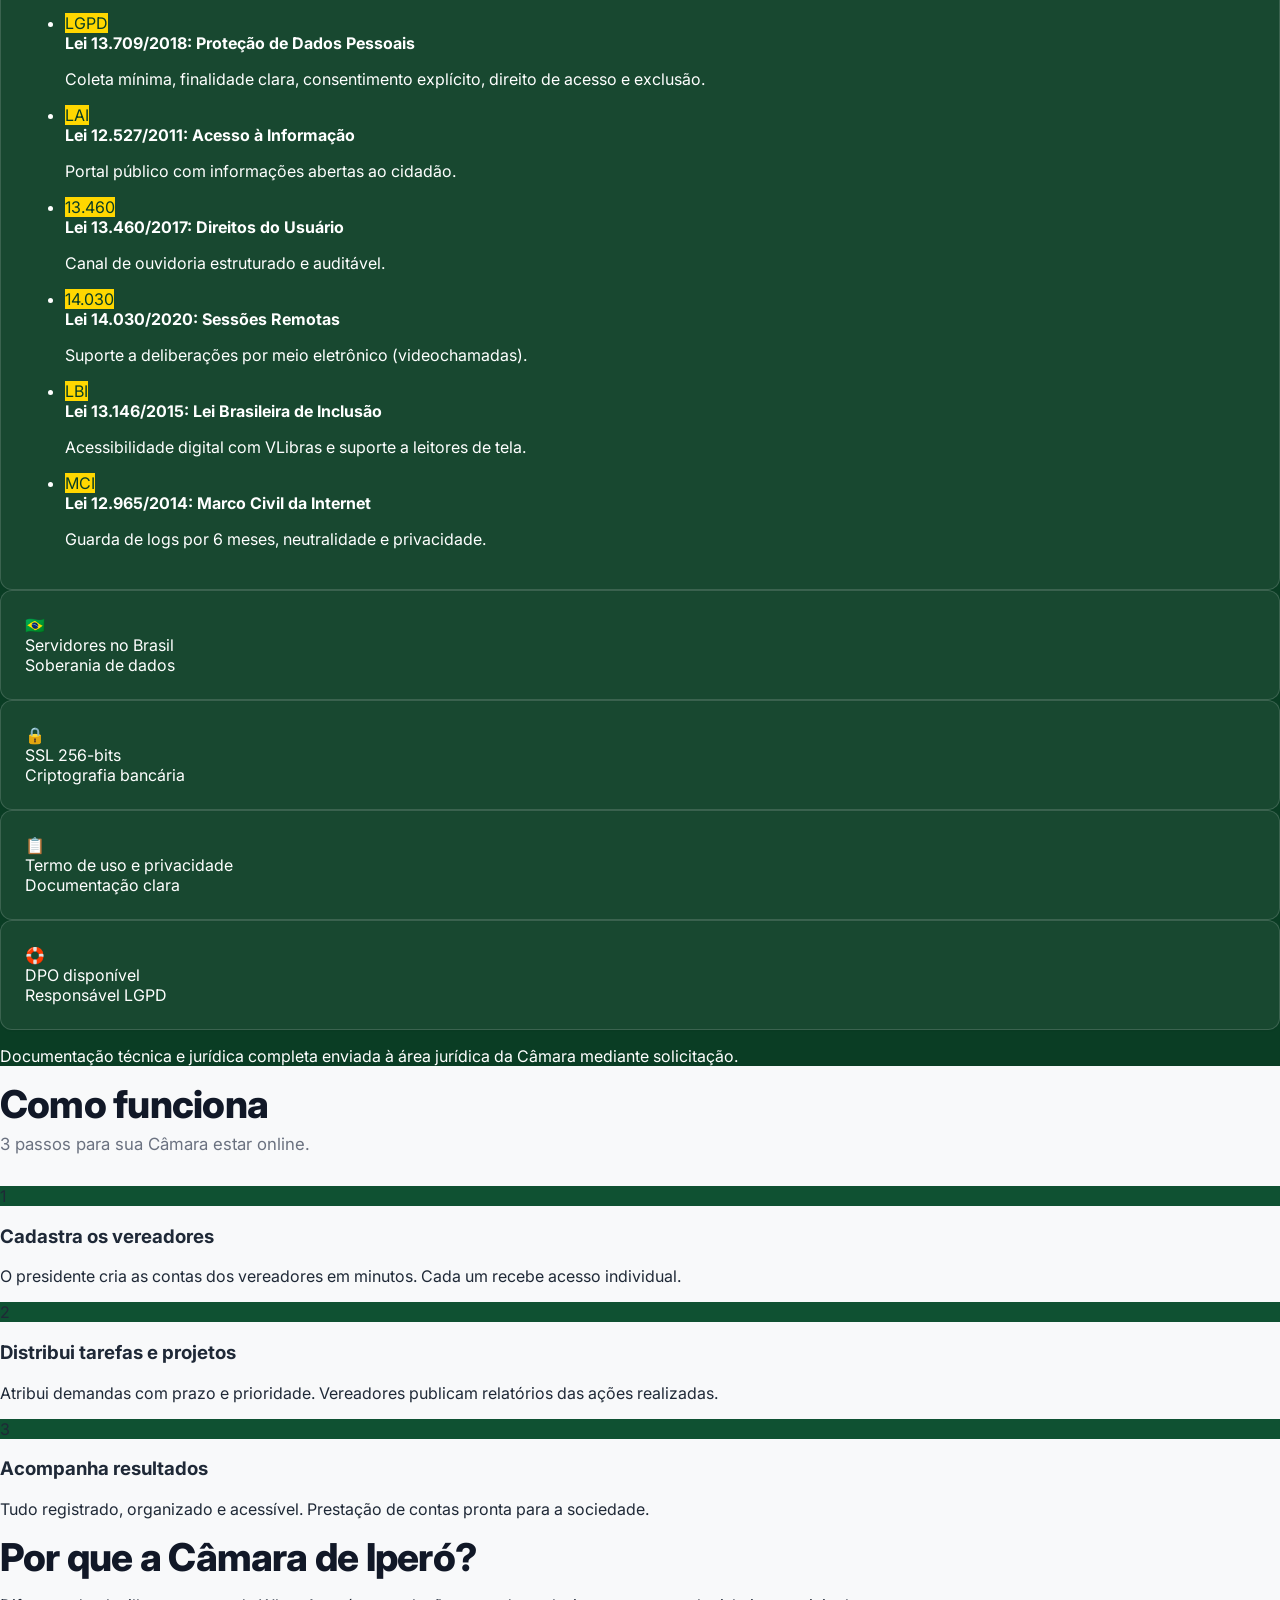
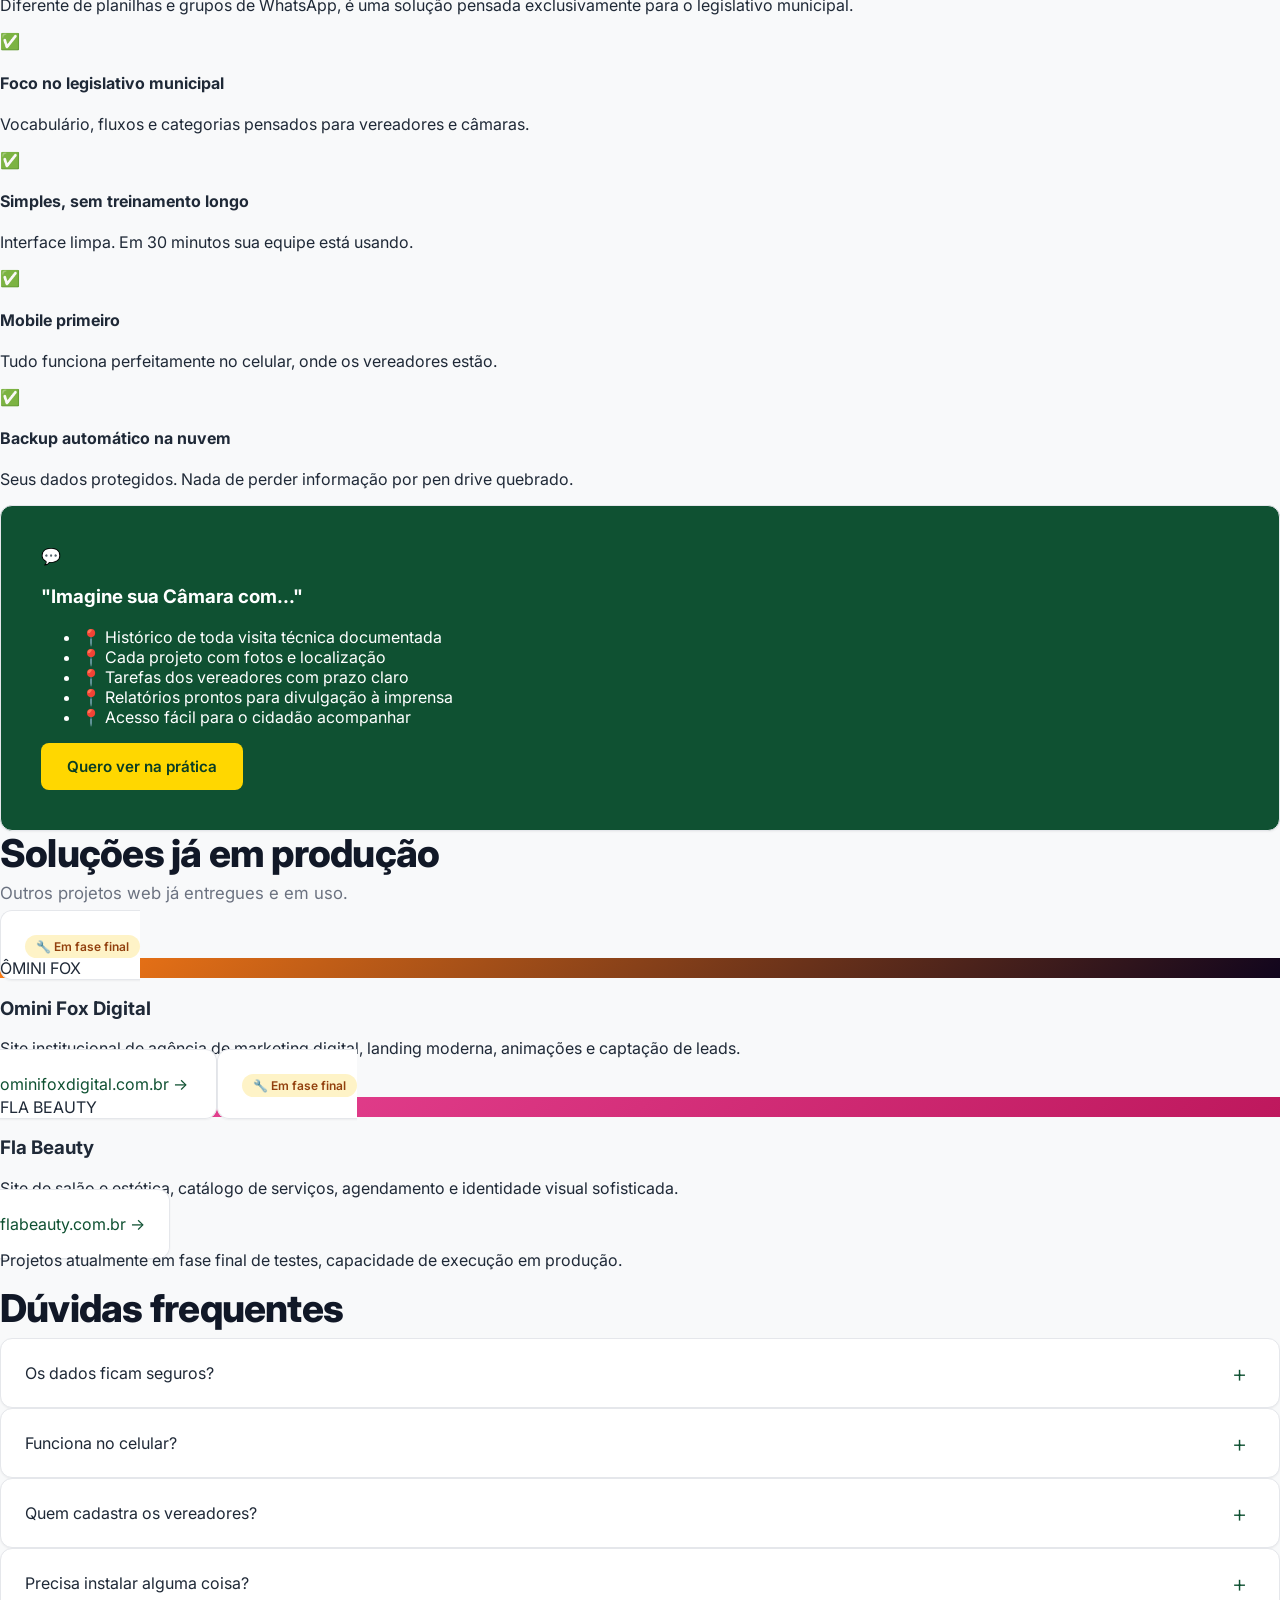
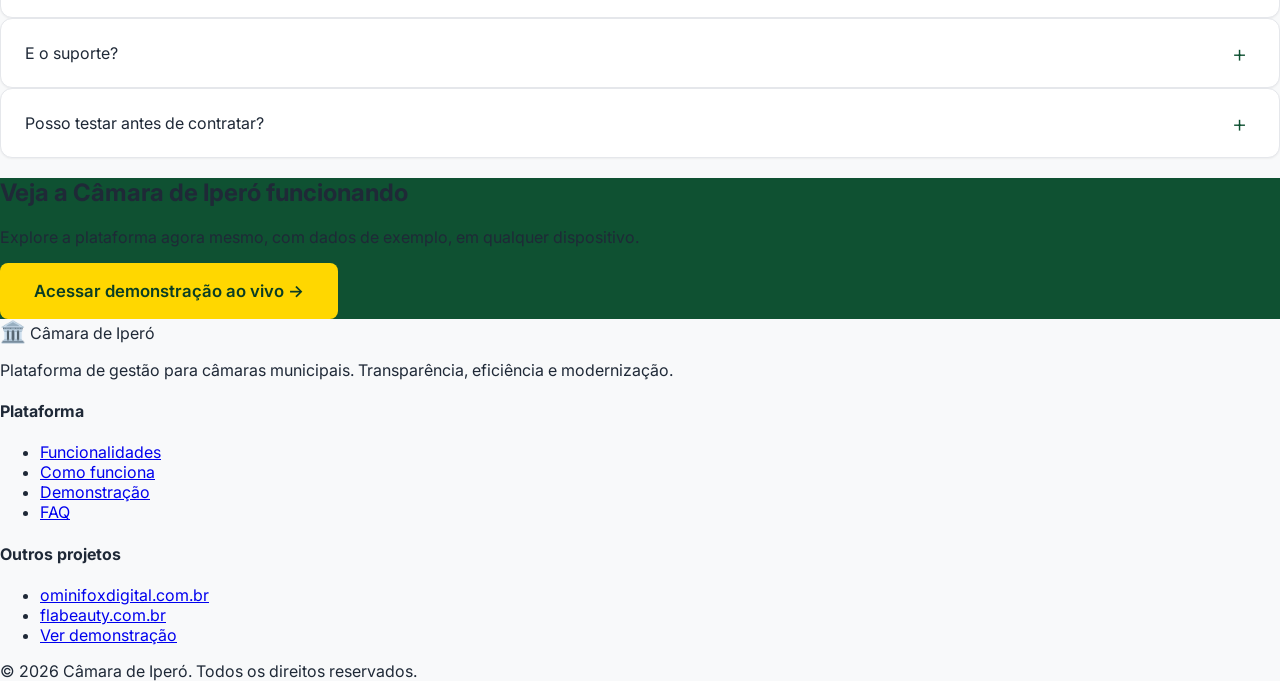
==== commit c628fa9c: "feat: dashboard exclusivo Câmara de Iperó com gráficos animados e permissões refinadas - Renomeia 'C" ====
--- a/index.html
+++ b/index.html
@@ -3,11 +3,11 @@
 <head>
   <meta charset="UTF-8" />
   <meta name="viewport" content="width=device-width, initial-scale=1.0" />
-  <meta name="description" content="CâmaraGest. Plataforma de gestão de tarefas, projetos e prestação de contas para câmaras municipais. Transparência, eficiência e modernização do legislativo." />
-  <title>CâmaraGest - Gestão Inteligente para Câmaras Municipais</title>
+  <meta name="description" content="Câmara de Iperó. Plataforma de gestão de tarefas, projetos e prestação de contas para câmaras municipais. Transparência, eficiência e modernização do legislativo." />
+  <title>Câmara de Iperó - Gestão Inteligente para Câmaras Municipais</title>
 
   <!-- Open Graph (preview no WhatsApp, Facebook, LinkedIn) -->
-  <meta property="og:title" content="CâmaraGest - Gestão Inteligente para Câmaras Municipais" />
+  <meta property="og:title" content="Câmara de Iperó - Gestão Inteligente para Câmaras Municipais" />
   <meta property="og:description" content="Centralize tarefas, projetos e prestação de contas. Plataforma feita para vereadores." />
   <meta property="og:type" content="website" />
   <meta property="og:locale" content="pt_BR" />
@@ -30,7 +30,7 @@
     <div class="max-w-7xl mx-auto px-4 sm:px-6 lg:px-8 h-16 flex items-center justify-between">
       <a href="index.html" class="flex items-center gap-2 font-bold text-lg" style="color: var(--primary);">
         <span style="font-size: 1.5rem;">🏛️</span>
-        <span>CâmaraGest</span>
+        <span>Câmara de Iperó</span>
       </a>
       <nav class="hidden md:flex items-center gap-5 text-sm font-medium">
         <a href="#funcionalidades" class="text-gray-600 hover:text-gray-900">Funcionalidades</a>
@@ -79,7 +79,7 @@
         <div class="mockup-content bg-white rounded p-4 text-left" style="min-height: 380px;">
           <div class="flex items-center justify-between mb-4 pb-3 border-b">
             <div class="flex items-center gap-2 font-bold" style="color: var(--primary);">
-              <span>🏛️</span><span>CâmaraGest</span>
+              <span>🏛️</span><span>Câmara de Iperó</span>
             </div>
             <div class="flex items-center gap-2 text-xs">
               <img src="https://i.pravatar.cc/120?img=12" class="w-7 h-7 rounded-full object-cover" style="object-position: center 25%;" alt="">
@@ -190,7 +190,7 @@
       <div class="text-center mb-12">
         <span class="inline-block px-3 py-1 rounded-full text-xs font-semibold mb-4" style="background: #fff3cd; color: #856404;">DIFERENCIAL EXCLUSIVO</span>
         <h2 class="section-title">Desenvolvimento personalizado para sua Câmara</h2>
-        <p class="section-sub max-w-2xl mx-auto">Cada Câmara tem sua realidade. A CâmaraGest se adapta, não o contrário. Cores, módulos e fluxos são configurados sob medida para o seu município.</p>
+        <p class="section-sub max-w-2xl mx-auto">Cada Câmara tem sua realidade. A Câmara de Iperó se adapta, não o contrário. Cores, módulos e fluxos são configurados sob medida para o seu município.</p>
       </div>
 
       <!-- Diferenciais sob medida -->
@@ -266,7 +266,7 @@
       <div class="text-center mb-12">
         <span class="inline-block px-3 py-1 rounded-full text-xs font-semibold mb-4" style="background: var(--accent); color: var(--primary-dark);">SEGURANÇA & CONFORMIDADE</span>
         <h2 class="text-3xl md:text-4xl font-bold mb-3">Dados protegidos. Lei cumprida.</h2>
-        <p class="text-white/75 text-lg max-w-2xl mx-auto">A CâmaraGest atende às principais legislações brasileiras de proteção de dados, transparência e acessibilidade.</p>
+        <p class="text-white/75 text-lg max-w-2xl mx-auto">A Câmara de Iperó atende às principais legislações brasileiras de proteção de dados, transparência e acessibilidade.</p>
       </div>
 
       <div class="grid lg:grid-cols-2 gap-6 mb-12">
@@ -432,7 +432,7 @@
   <section class="py-20" style="background: var(--bg);">
     <div class="max-w-6xl mx-auto px-4 sm:px-6 lg:px-8 grid md:grid-cols-2 gap-12 items-center">
       <div>
-        <h2 class="section-title">Por que a CâmaraGest?</h2>
+        <h2 class="section-title">Por que a Câmara de Iperó?</h2>
         <p class="text-gray-600 mb-8">Diferente de planilhas e grupos de WhatsApp, é uma solução pensada exclusivamente para o legislativo municipal.</p>
 
         <div class="space-y-4">
@@ -555,7 +555,7 @@
   <!-- CTA FINAL -->
   <section class="py-20" style="background: var(--primary);">
     <div class="max-w-3xl mx-auto px-4 sm:px-6 lg:px-8 text-center">
-      <h2 class="text-3xl md:text-4xl font-bold text-white mb-4">Veja a CâmaraGest funcionando</h2>
+      <h2 class="text-3xl md:text-4xl font-bold text-white mb-4">Veja a Câmara de Iperó funcionando</h2>
       <p class="text-white/85 mb-8 text-lg">Explore a plataforma agora mesmo, com dados de exemplo, em qualquer dispositivo.</p>
       <a href="demo.html" class="btn btn-accent btn-lg">Acessar demonstração ao vivo →</a>
     </div>
@@ -567,7 +567,7 @@
       <div>
         <div class="flex items-center gap-2 font-bold mb-3 text-base">
           <span style="font-size: 1.3rem;">🏛️</span>
-          <span>CâmaraGest</span>
+          <span>Câmara de Iperó</span>
         </div>
         <p class="text-gray-400">Plataforma de gestão para câmaras municipais. Transparência, eficiência e modernização.</p>
       </div>
@@ -590,7 +590,7 @@
       </div>
     </div>
     <div class="max-w-6xl mx-auto px-4 sm:px-6 lg:px-8 pt-8 mt-8 border-t border-gray-800 text-gray-500 text-xs text-center">
-      © 2026 CâmaraGest. Todos os direitos reservados.
+      © 2026 Câmara de Iperó. Todos os direitos reservados.
     </div>
   </footer>
 
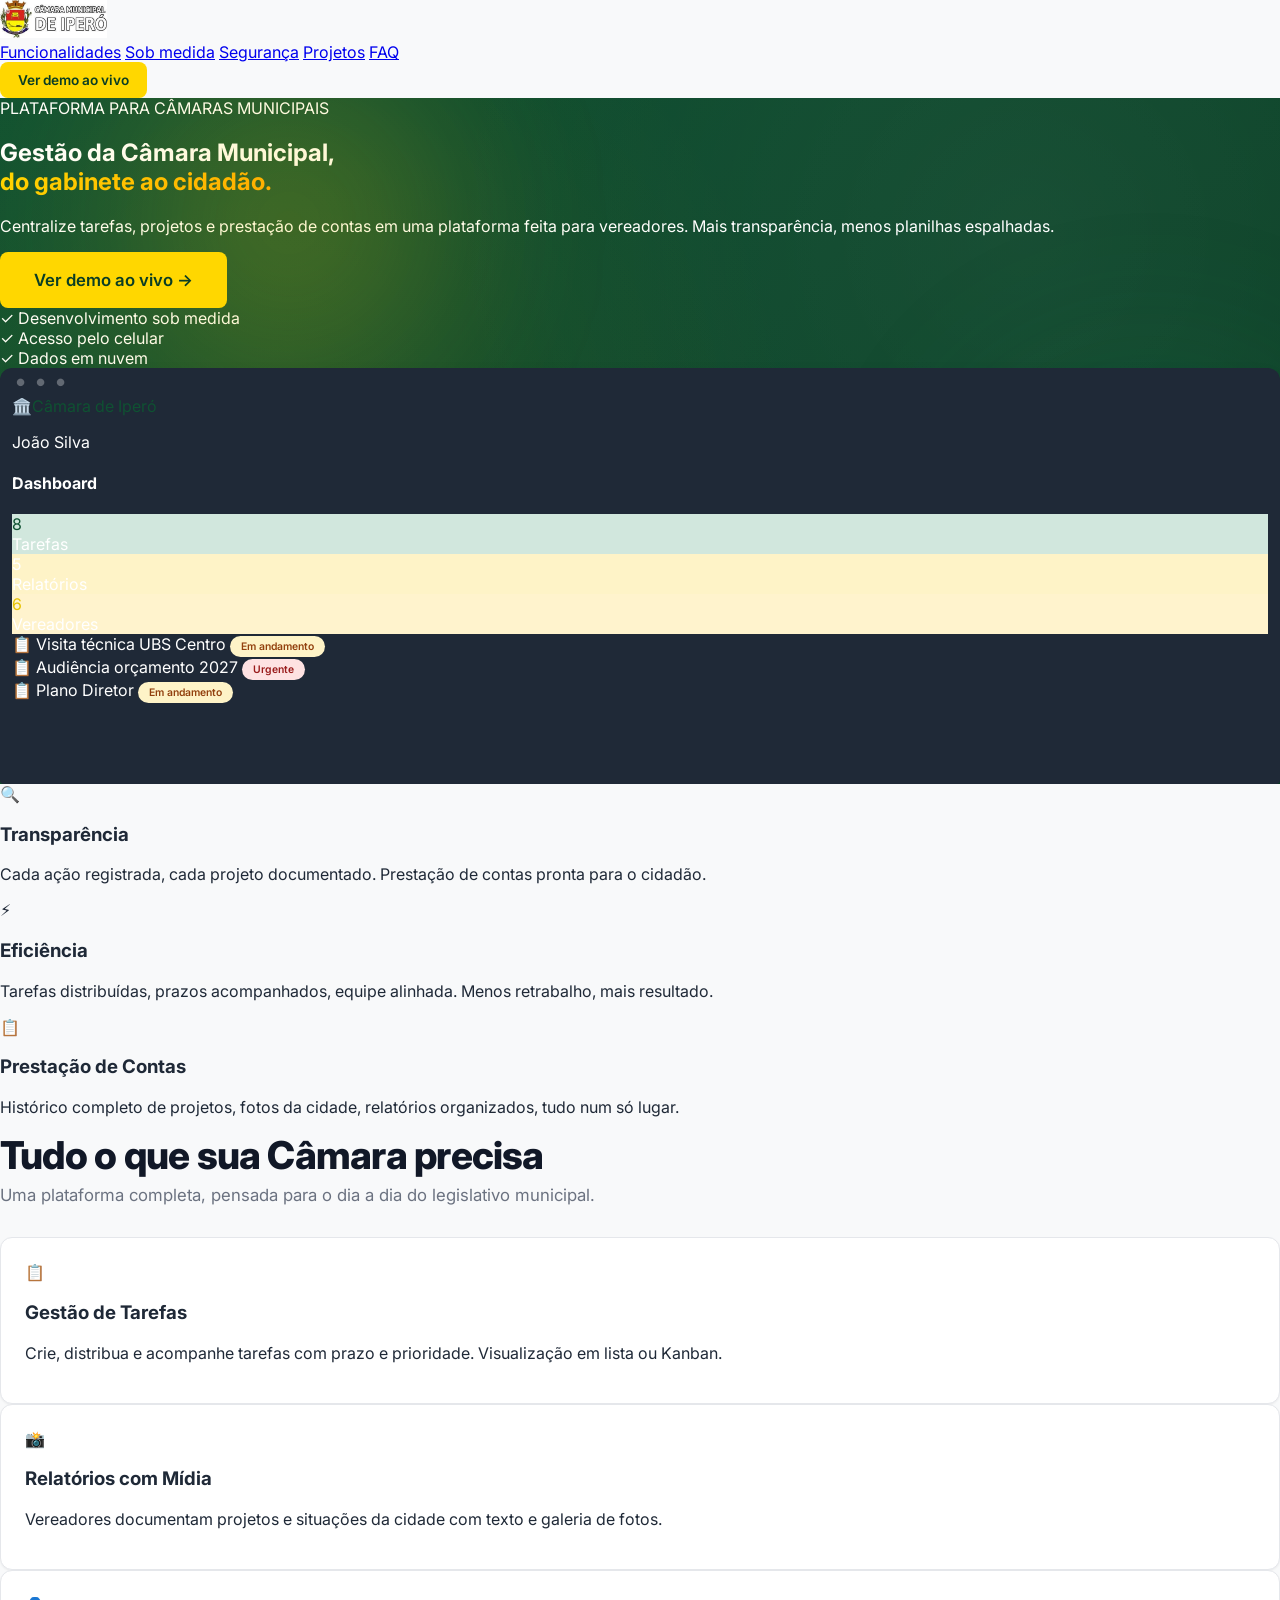
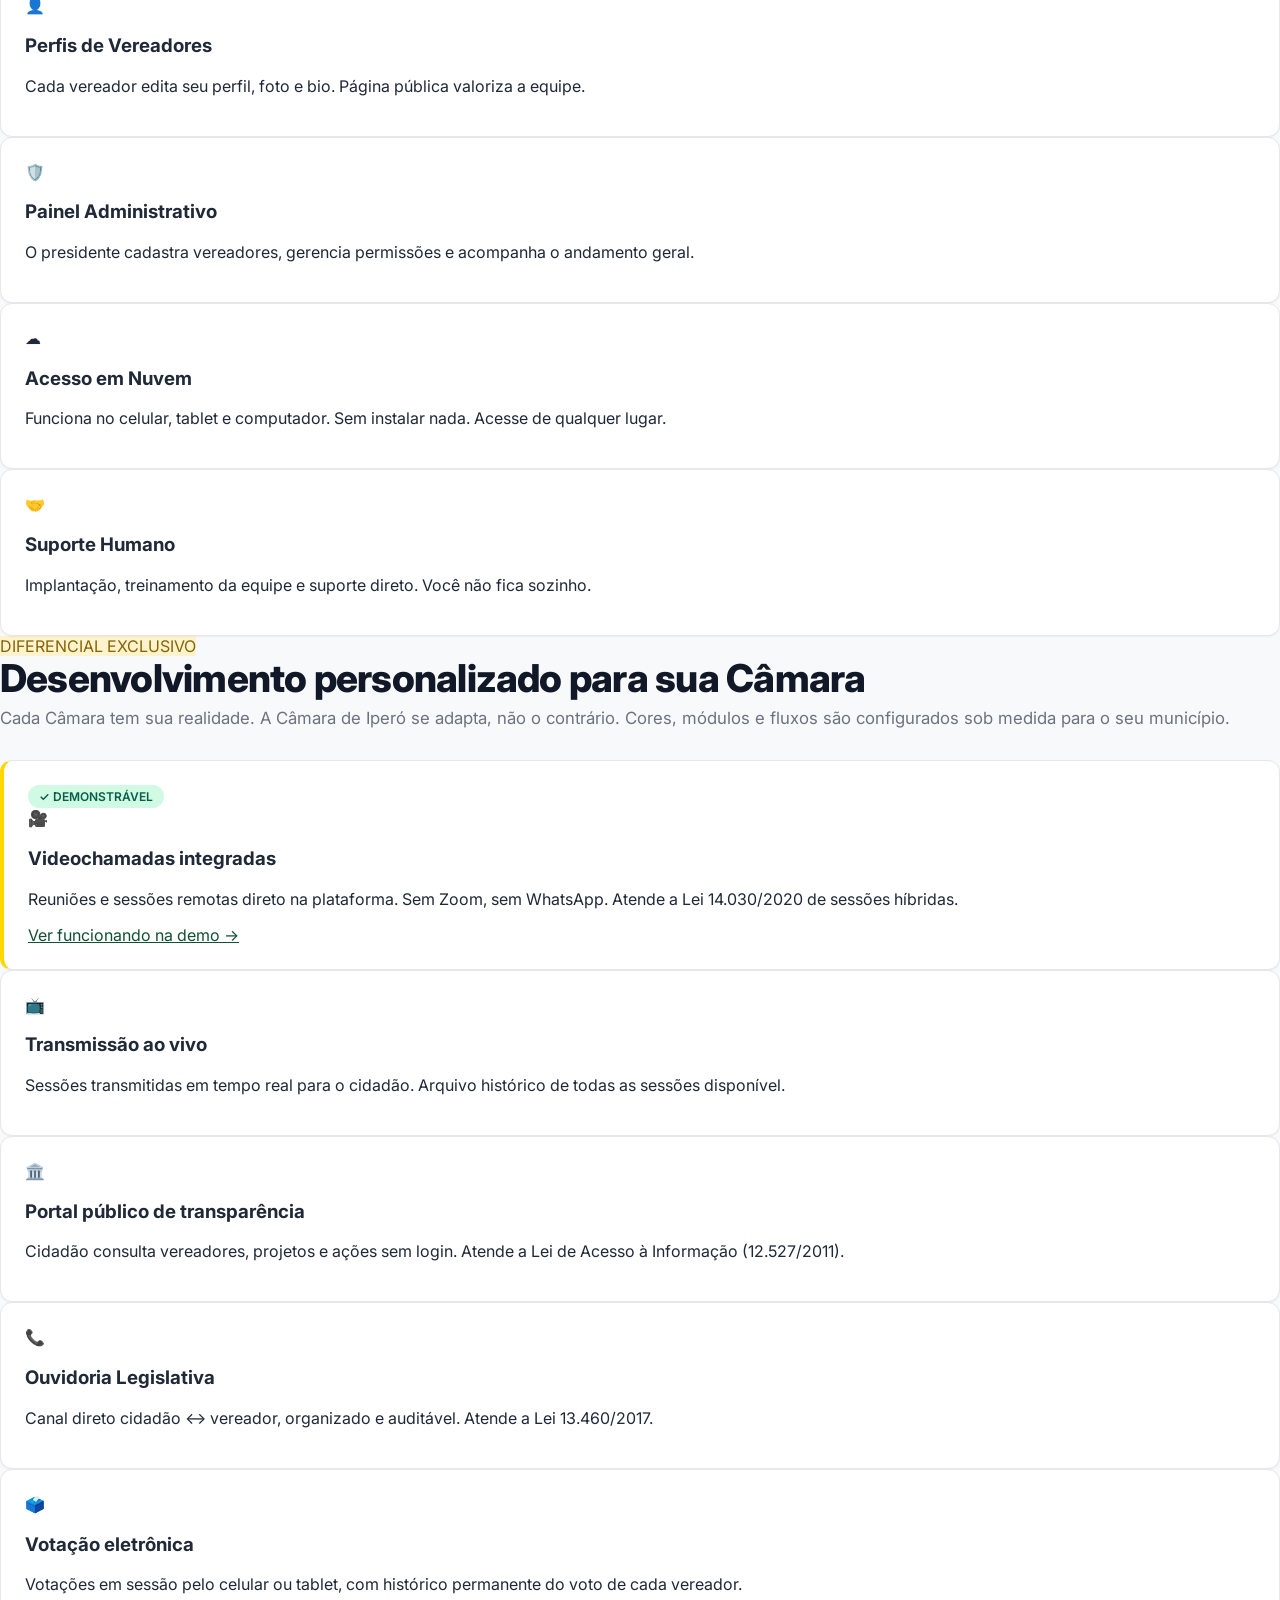
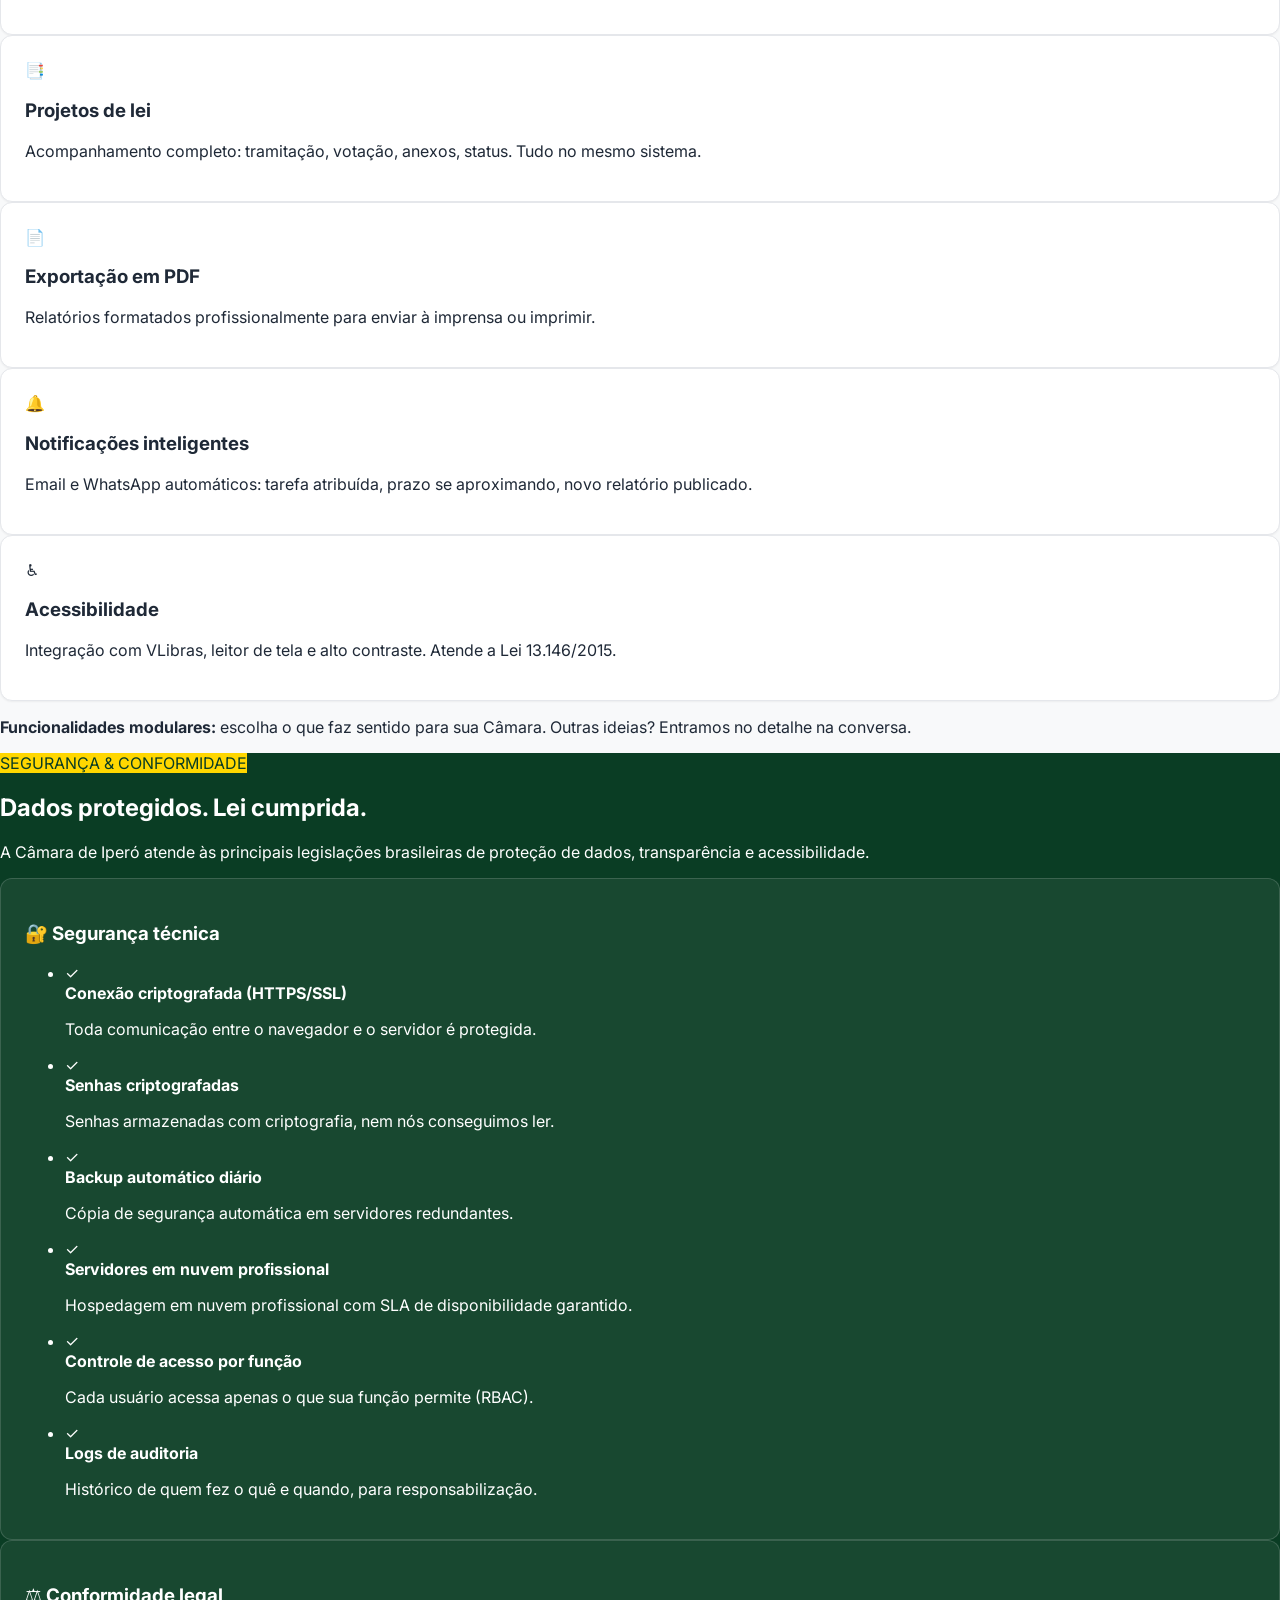
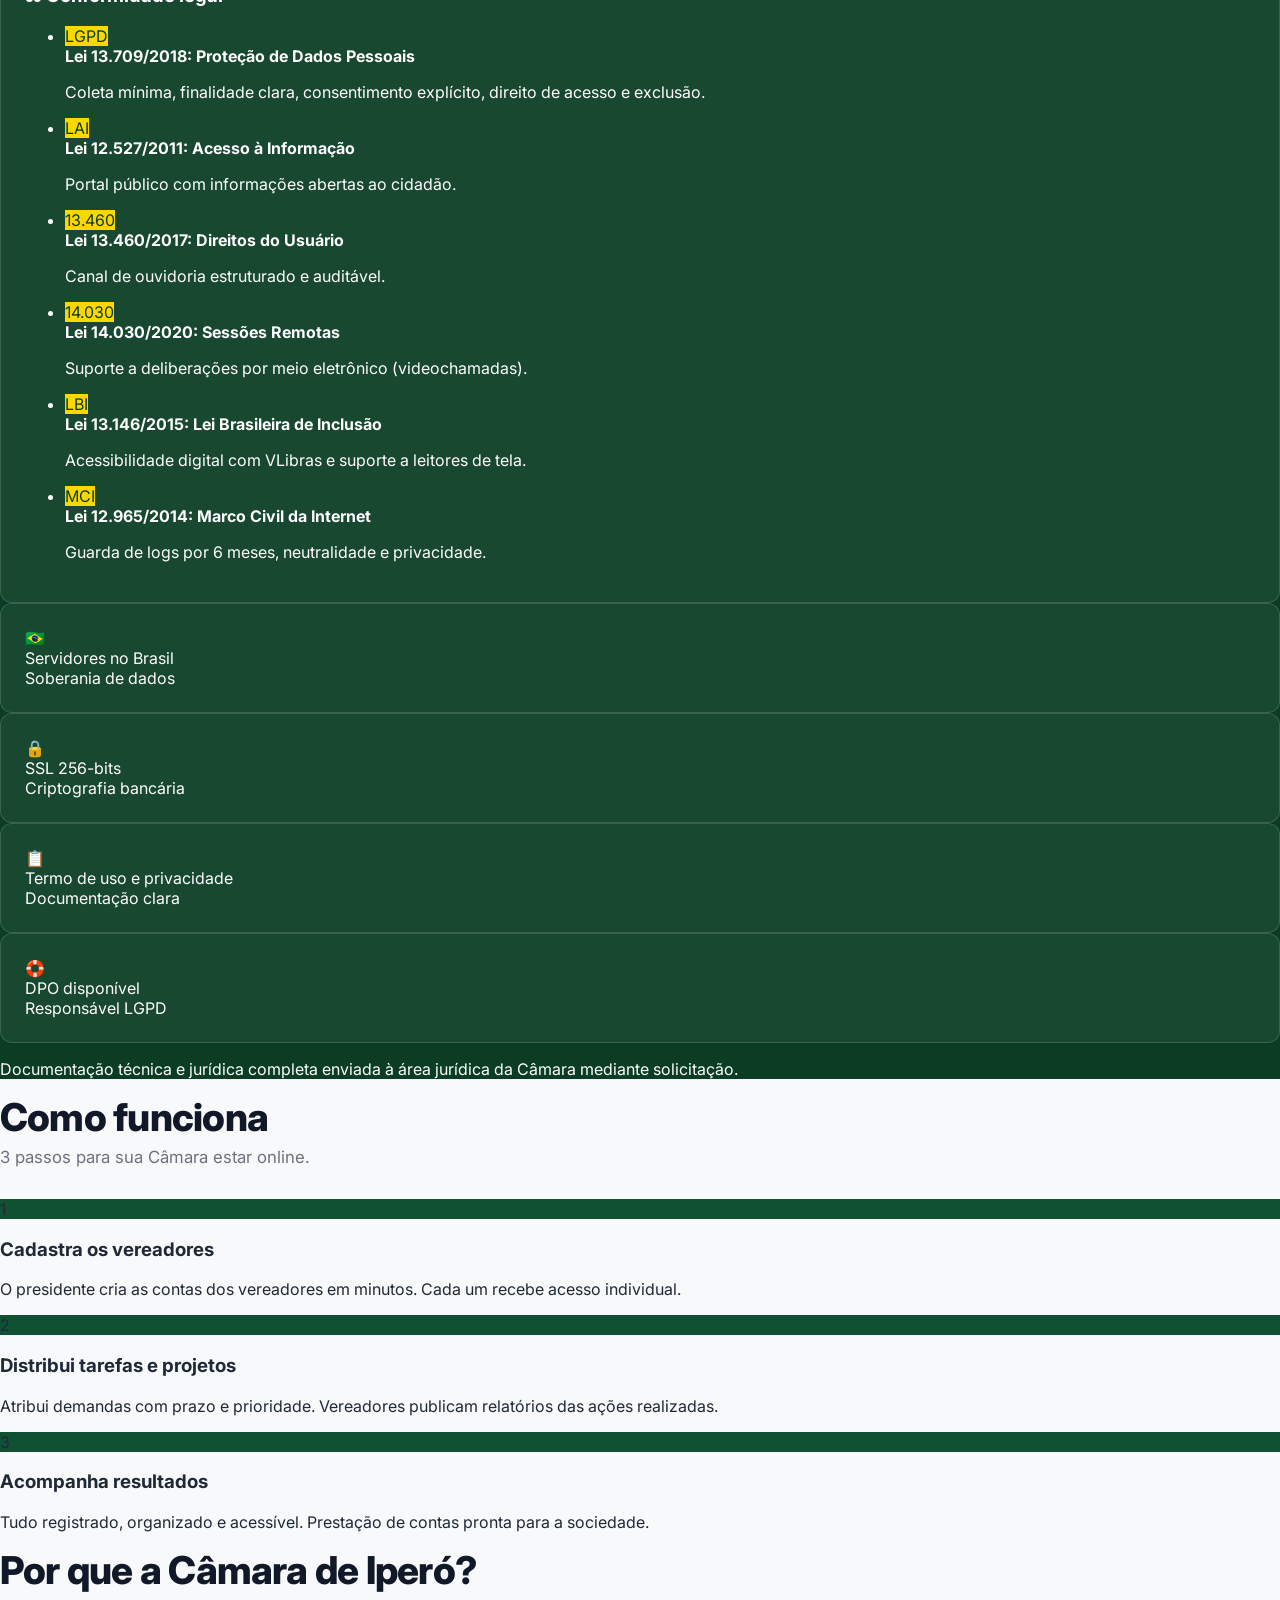
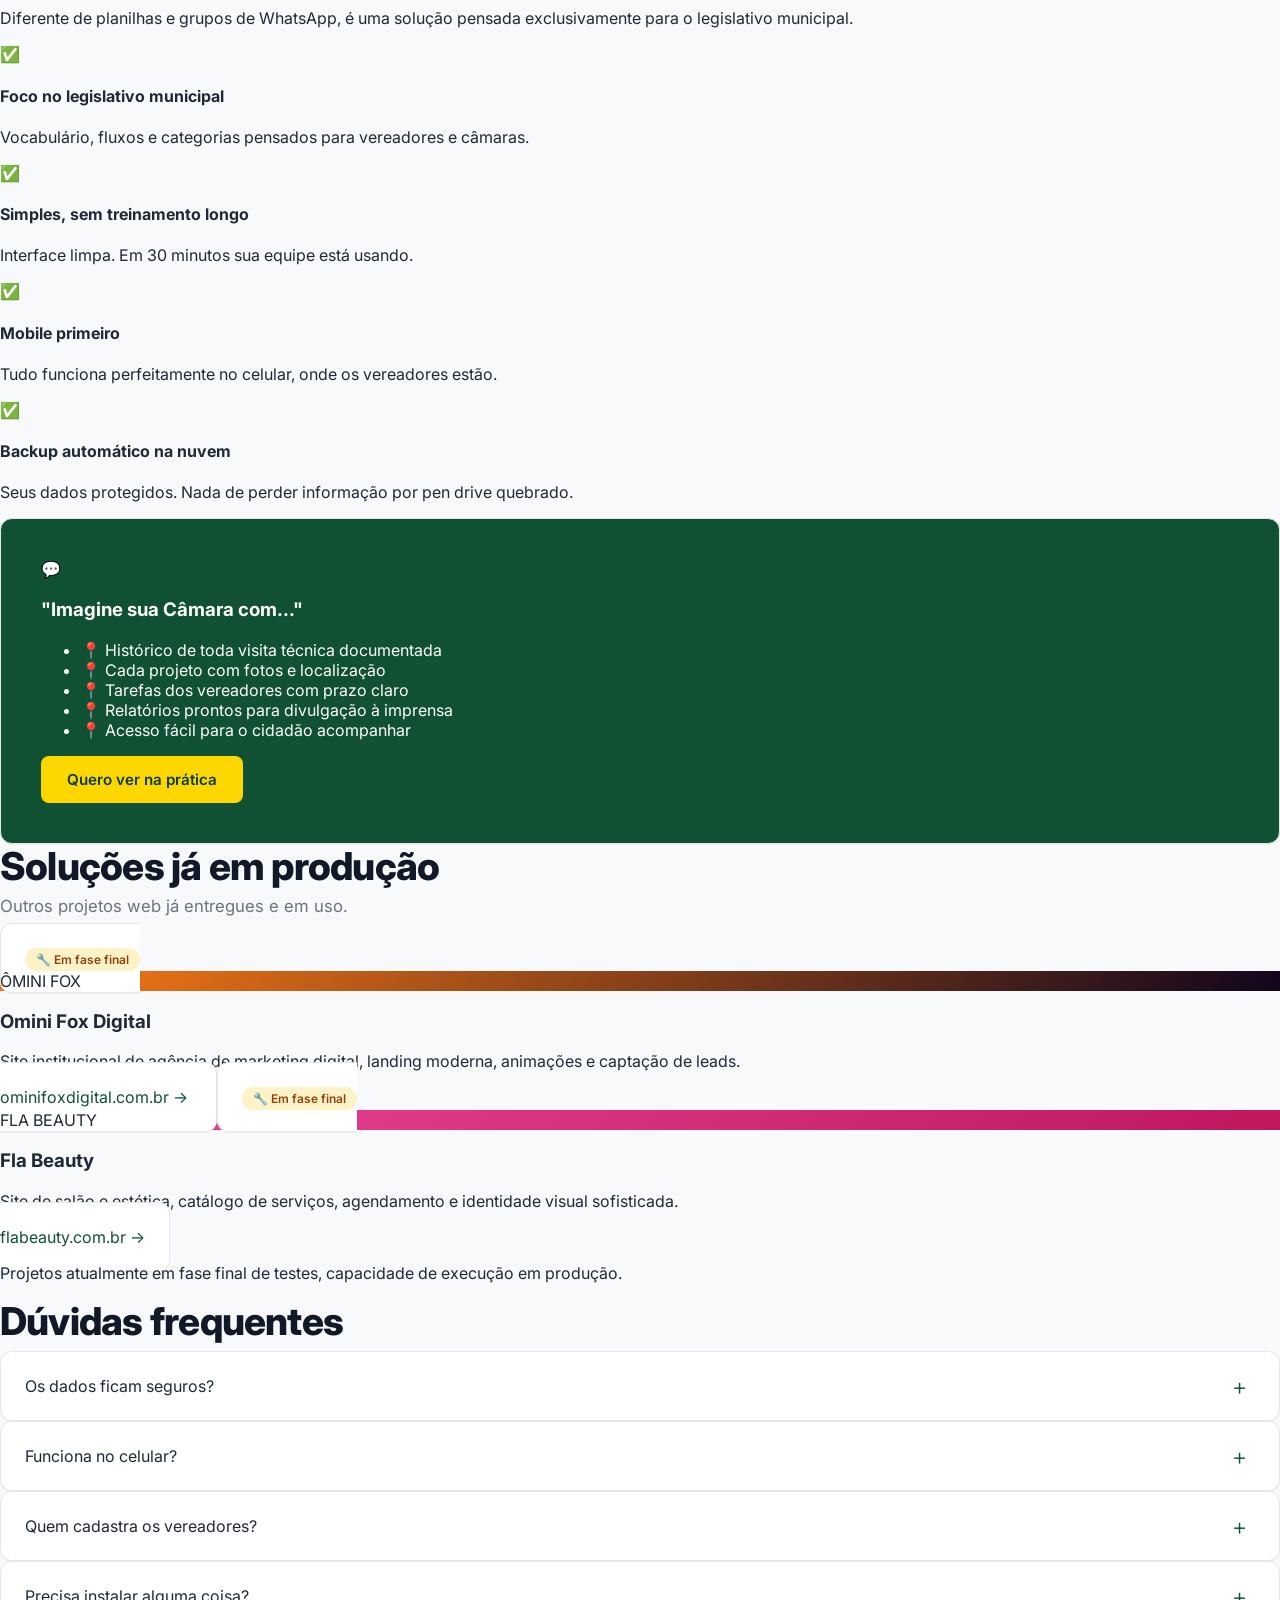
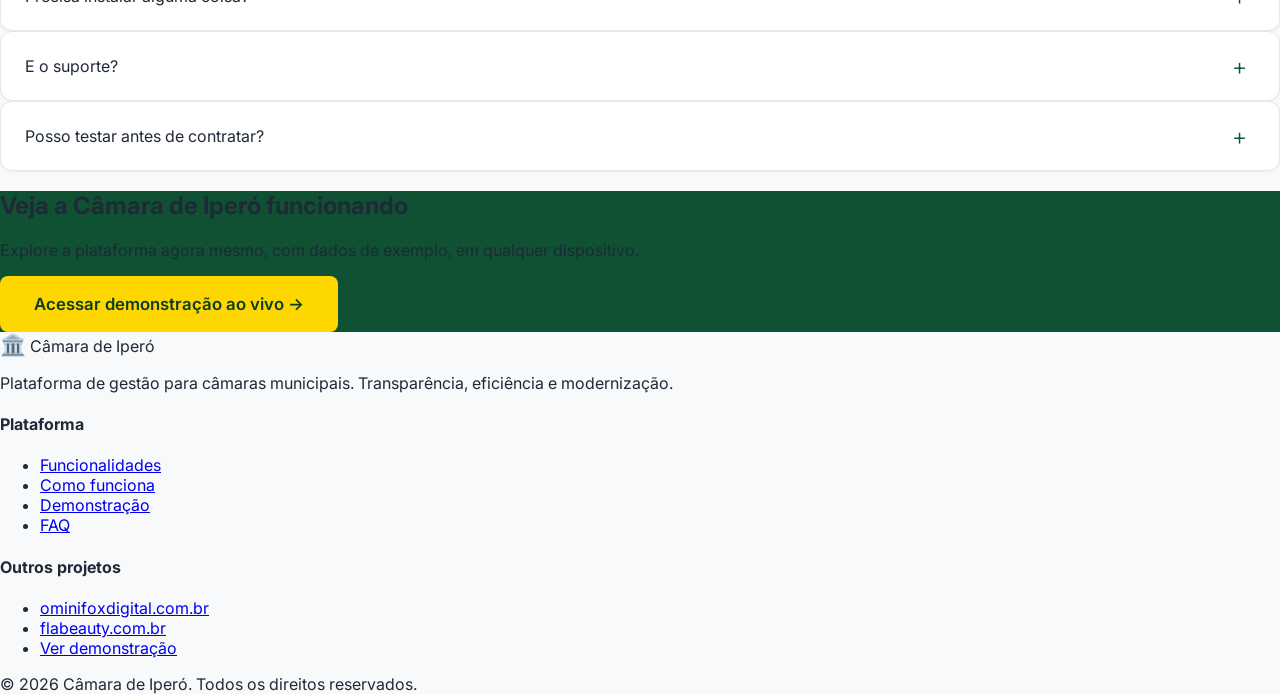
==== commit 8f6cb7ad: "feat: integra brasão oficial da Câmara Municipal de Iperó - Substitui emoji 🏛️ pelo logo oficial em " ====
--- a/index.html
+++ b/index.html
@@ -28,9 +28,8 @@
   <!-- Navbar pública -->
   <header class="bg-white border-b border-gray-200 sticky top-0 z-40">
     <div class="max-w-7xl mx-auto px-4 sm:px-6 lg:px-8 h-16 flex items-center justify-between">
-      <a href="index.html" class="flex items-center gap-2 font-bold text-lg" style="color: var(--primary);">
-        <span style="font-size: 1.5rem;">🏛️</span>
-        <span>Câmara de Iperó</span>
+      <a href="index.html" class="flex items-center gap-2">
+        <img src="assets/images/logo-ipero.jpg" alt="Câmara Municipal de Iperó" style="height: 38px; width: auto;">
       </a>
       <nav class="hidden md:flex items-center gap-5 text-sm font-medium">
         <a href="#funcionalidades" class="text-gray-600 hover:text-gray-900">Funcionalidades</a>
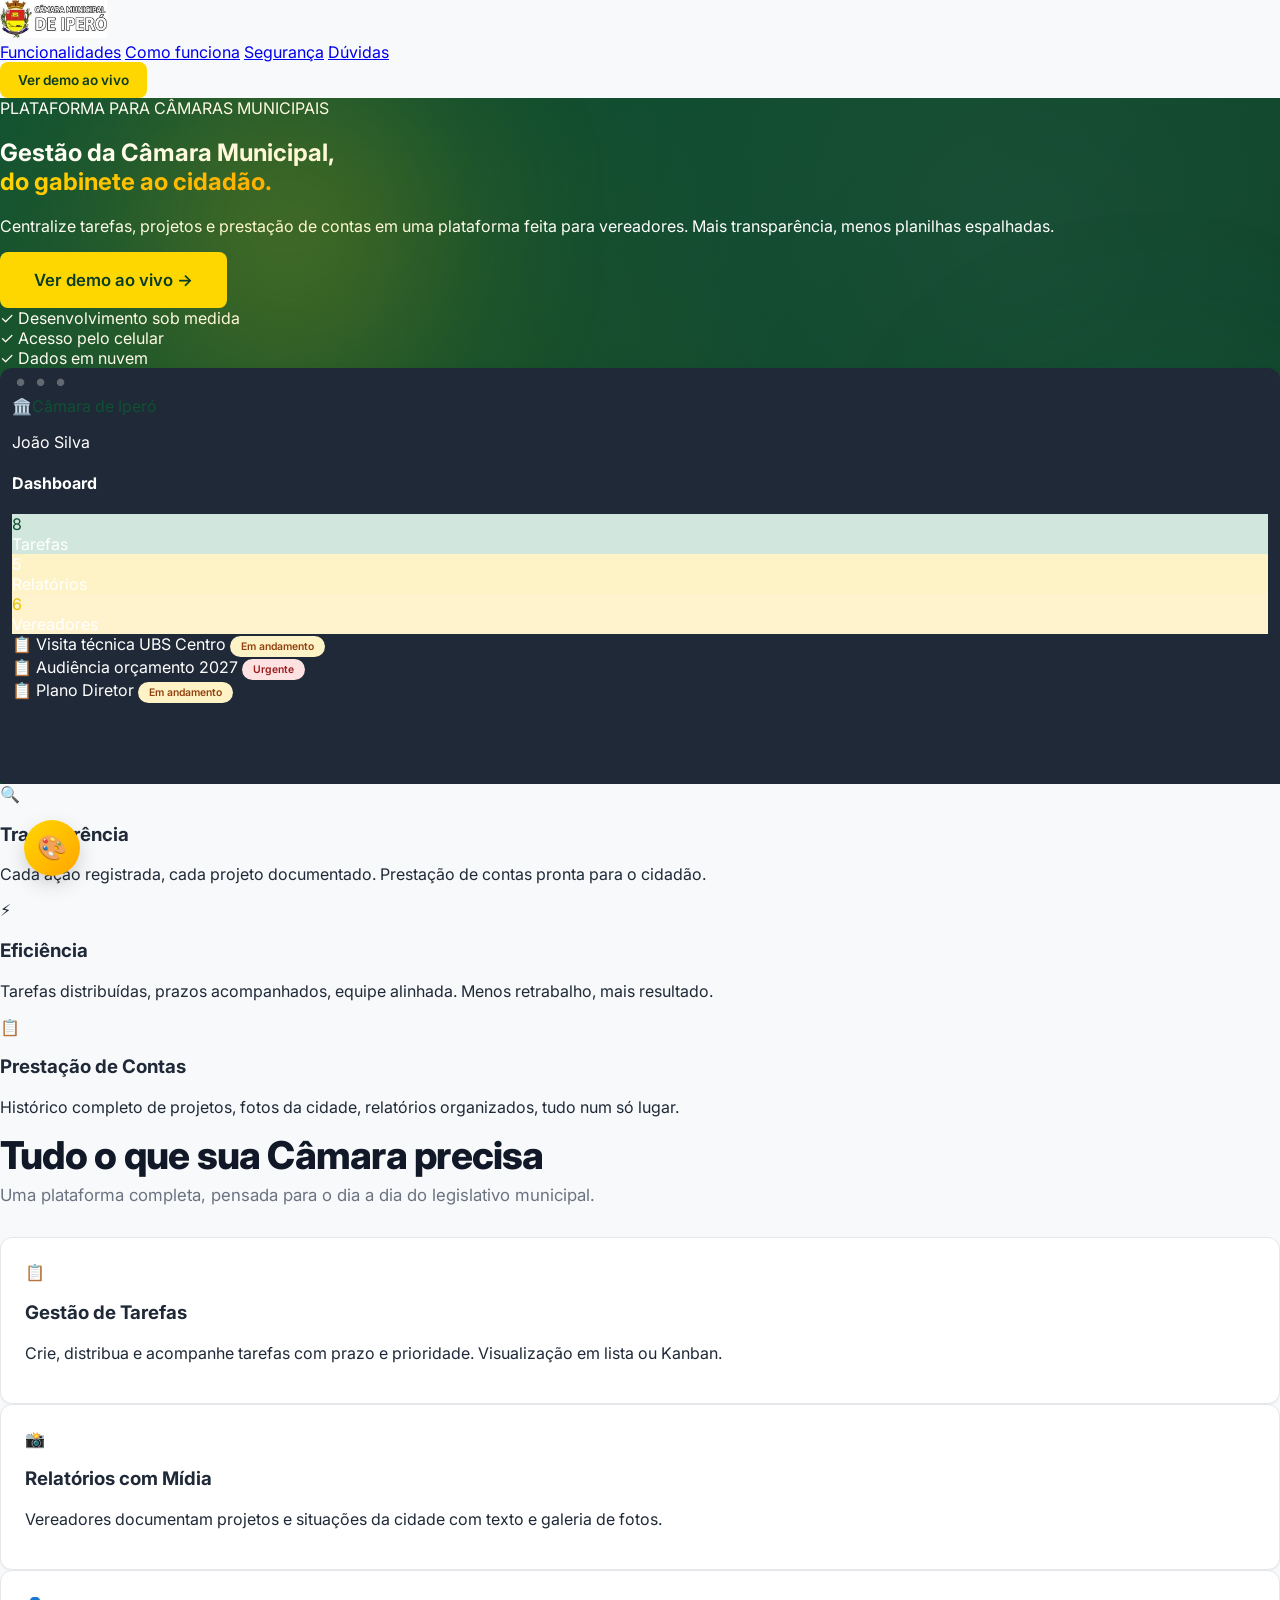
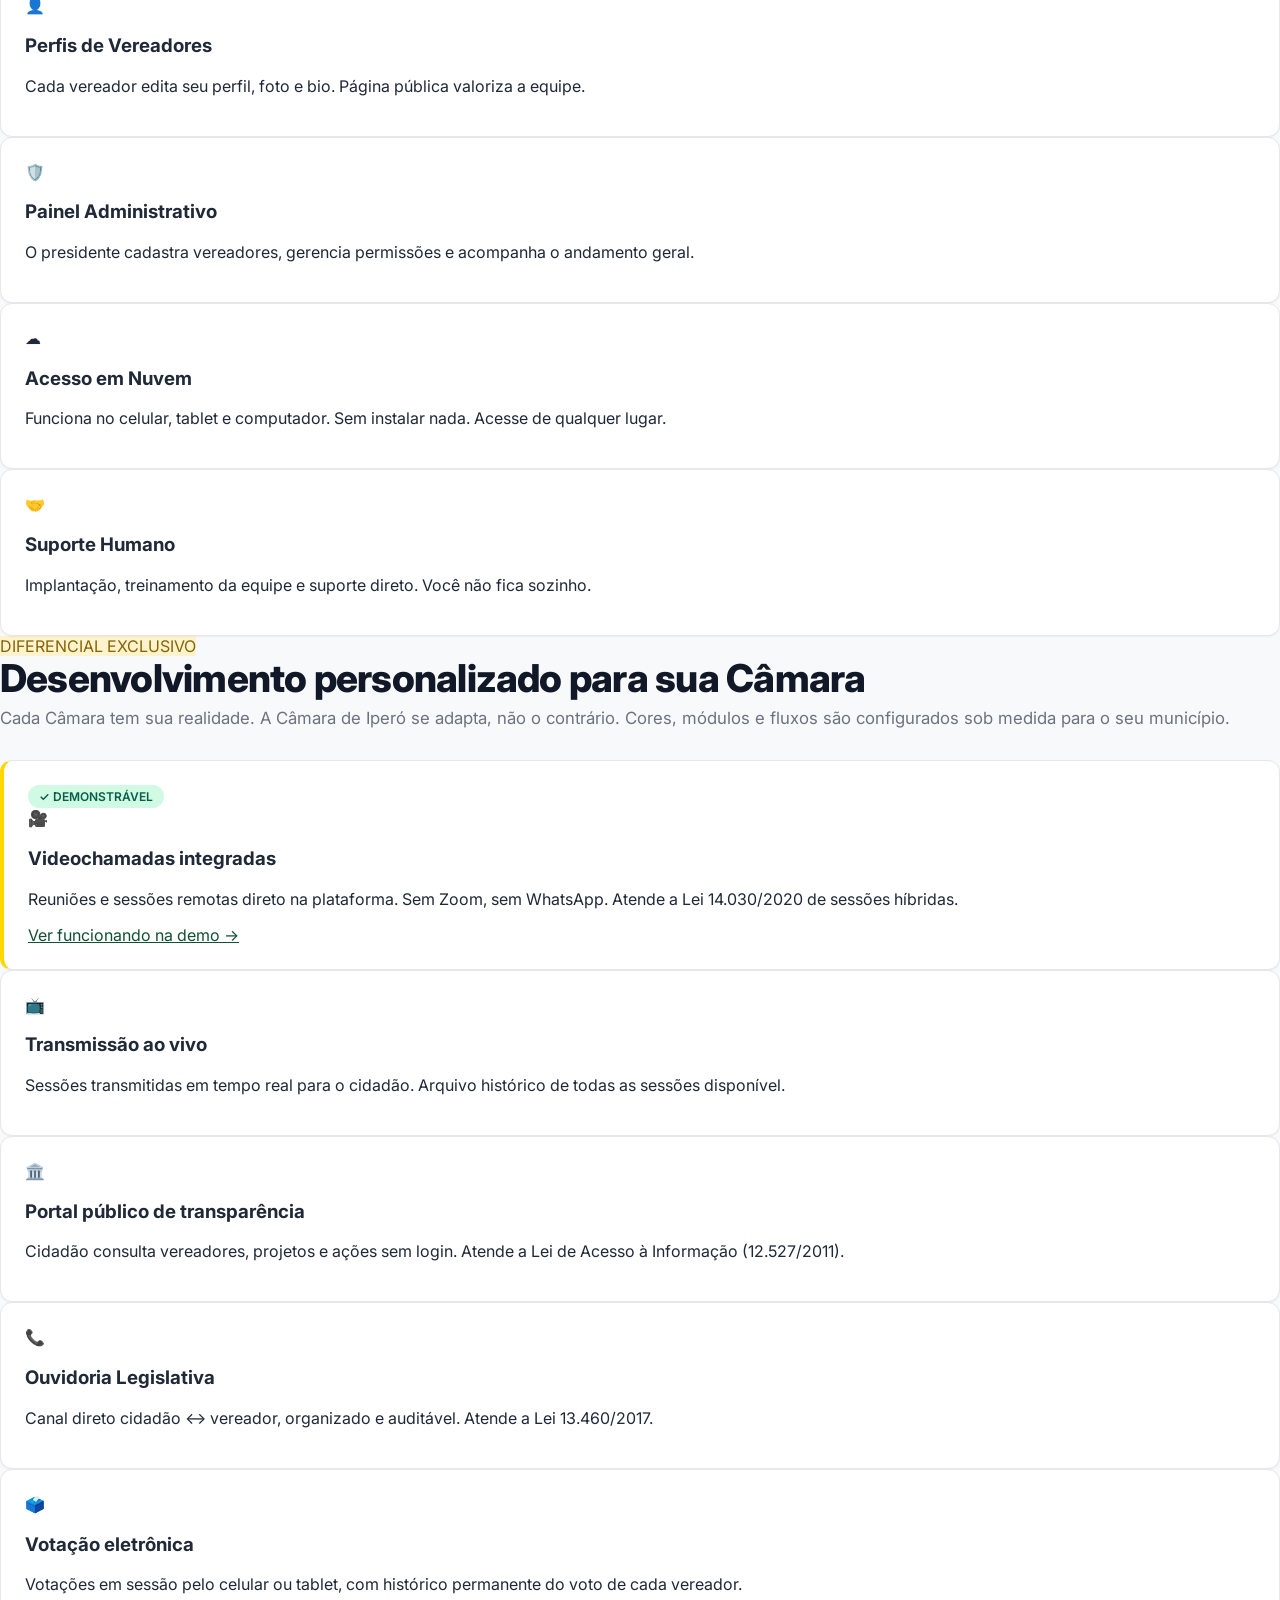
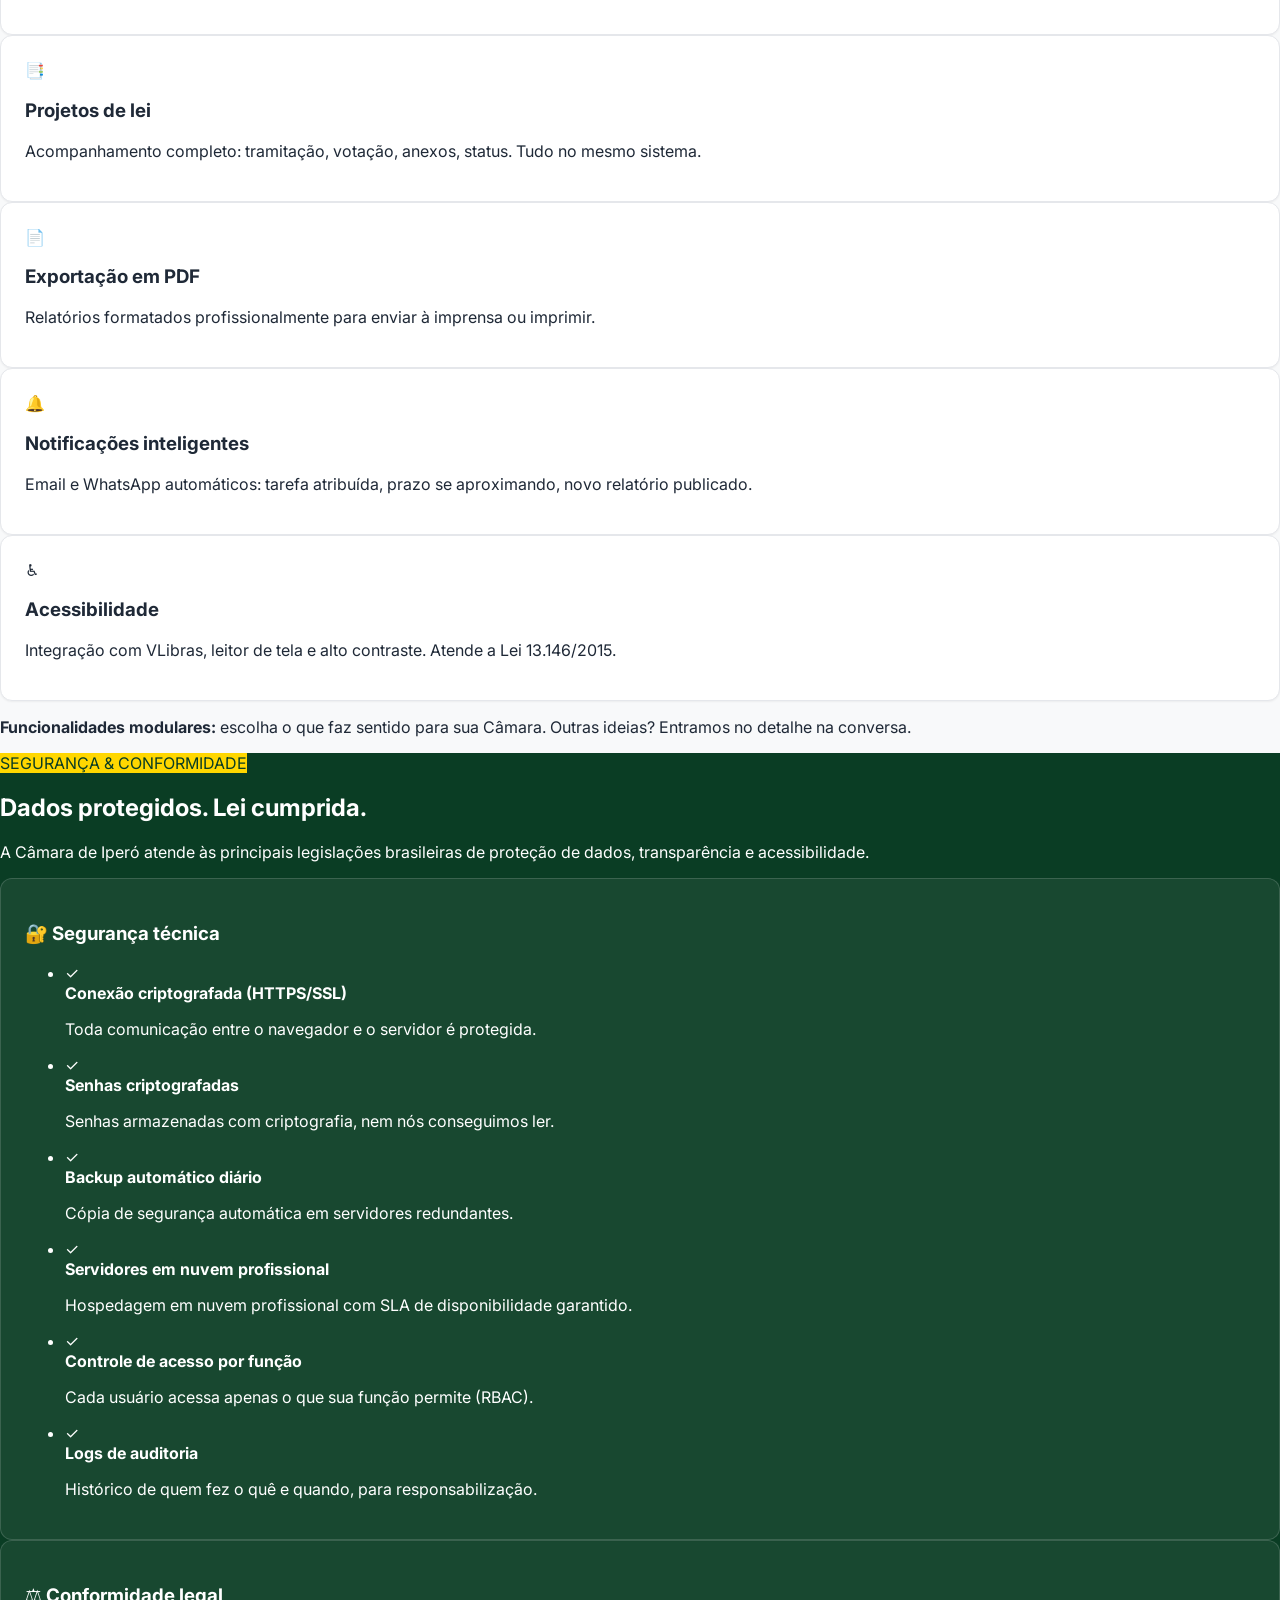
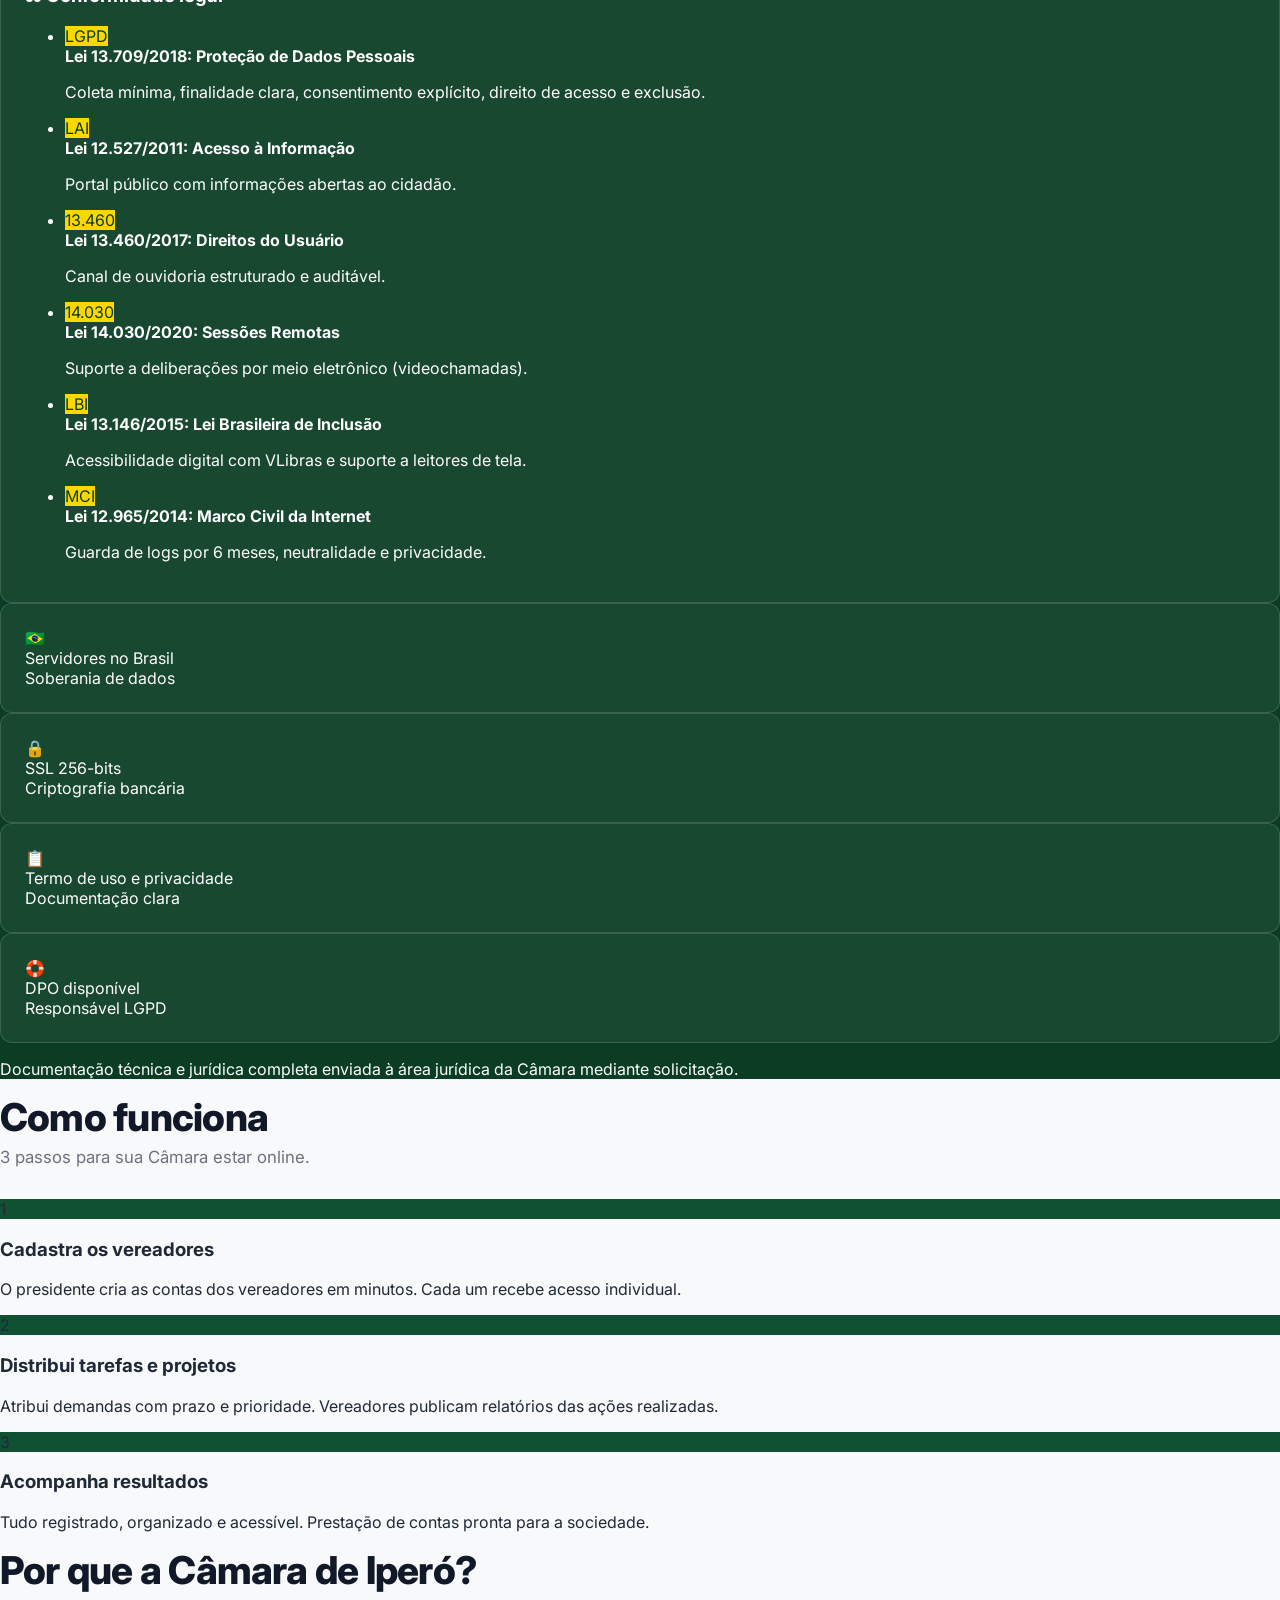
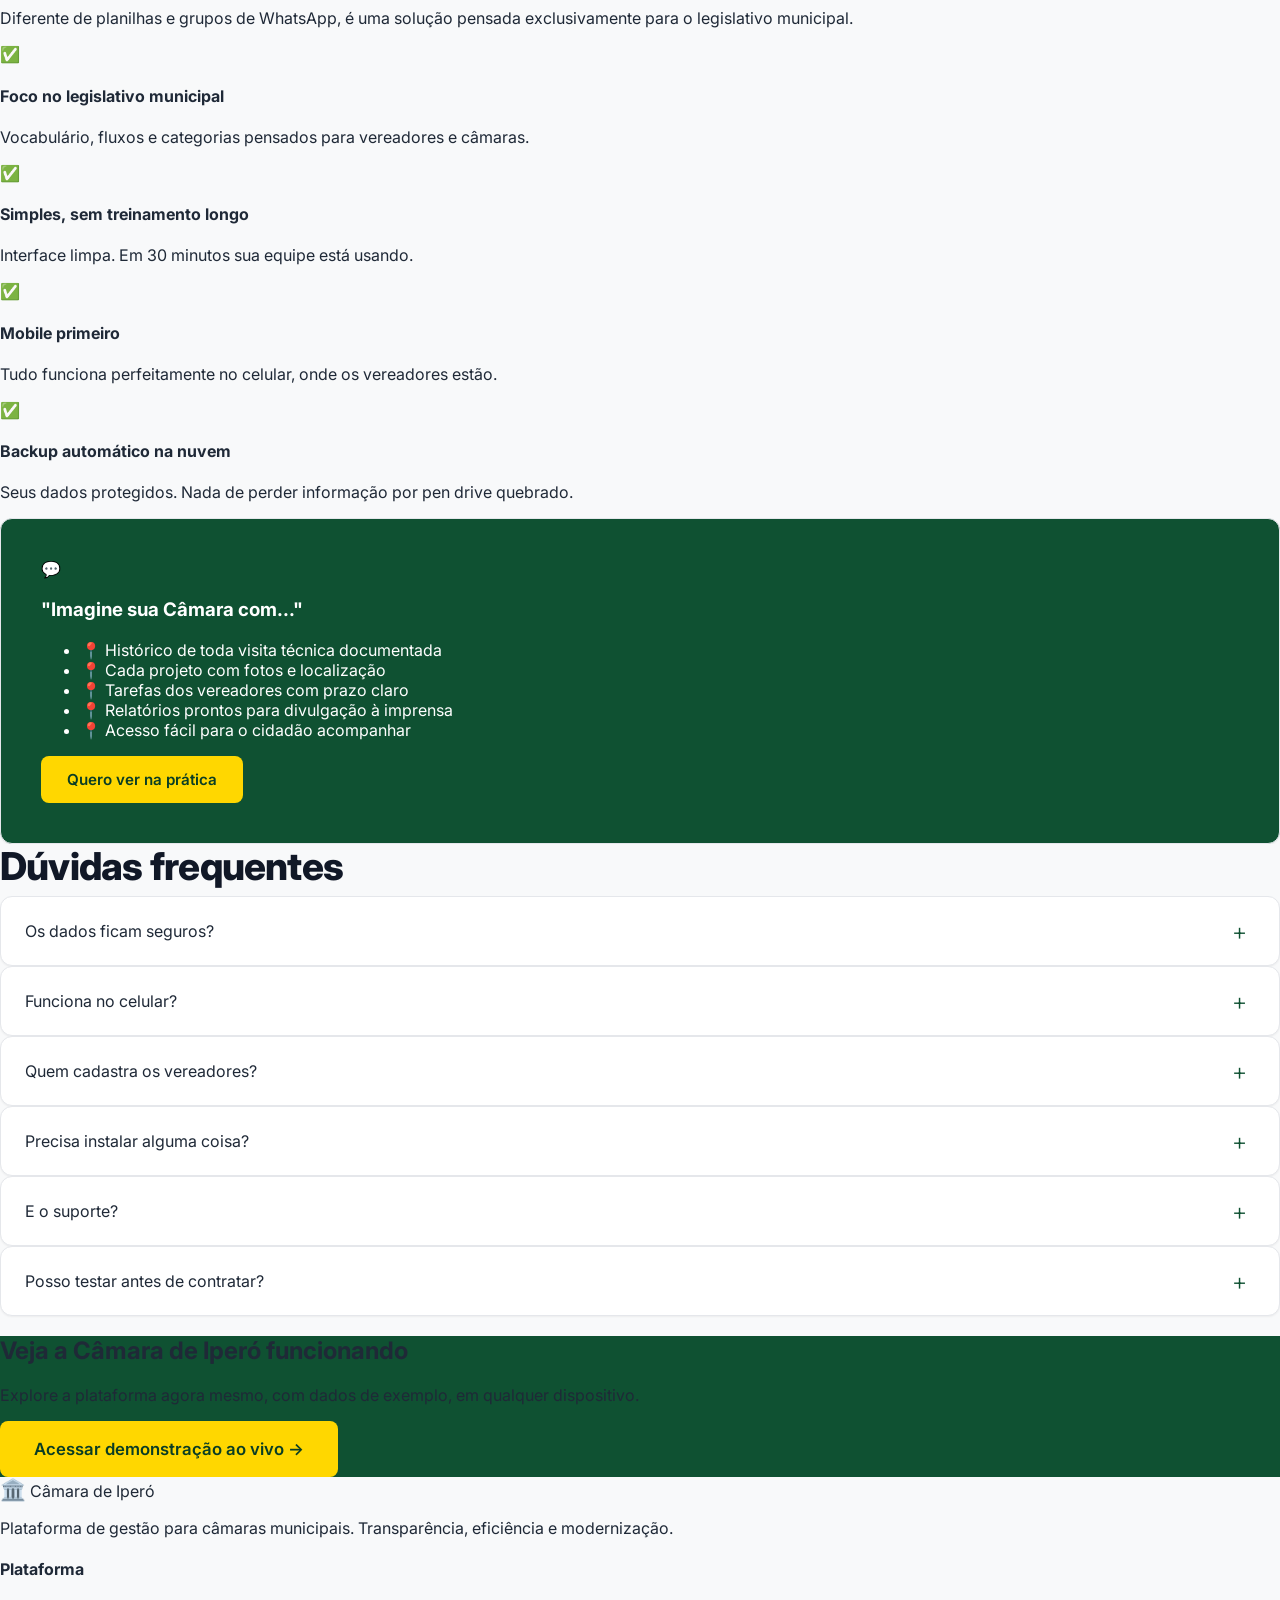
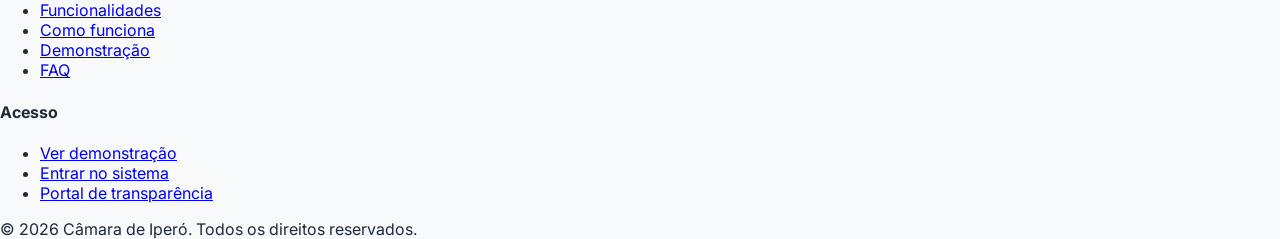
==== commit b9ed358c: "feat: 3 temas selecionáveis, frase motivacional do dia, ícone cibernético na reunião - Sistema de te" ====
--- a/index.html
+++ b/index.html
@@ -22,6 +22,8 @@
 
   <script src="https://cdn.tailwindcss.com"></script>
   <link rel="stylesheet" href="assets/css/styles.css" />
+  <link rel="stylesheet" href="assets/css/themes.css" />
+  <script src="assets/js/themes.js"></script>
 </head>
 <body>
 
@@ -31,12 +33,11 @@
       <a href="index.html" class="flex items-center gap-2">
         <img src="assets/images/logo-ipero.jpg" alt="Câmara Municipal de Iperó" style="height: 38px; width: auto;">
       </a>
-      <nav class="hidden md:flex items-center gap-5 text-sm font-medium">
+      <nav class="hidden md:flex items-center gap-6 text-sm font-medium">
         <a href="#funcionalidades" class="text-gray-600 hover:text-gray-900">Funcionalidades</a>
-        <a href="#sob-medida" class="text-gray-600 hover:text-gray-900">Sob medida</a>
+        <a href="#como-funciona" class="text-gray-600 hover:text-gray-900">Como funciona</a>
         <a href="#seguranca" class="text-gray-600 hover:text-gray-900">Segurança</a>
-        <a href="#projetos" class="text-gray-600 hover:text-gray-900">Projetos</a>
-        <a href="#faq" class="text-gray-600 hover:text-gray-900">FAQ</a>
+        <a href="#faq" class="text-gray-600 hover:text-gray-900">Dúvidas</a>
       </nav>
       <div class="flex items-center gap-2">
         <a href="demo.html" class="btn btn-accent btn-sm">Ver demo ao vivo</a>
@@ -477,41 +478,6 @@
         </ul>
         <a href="demo.html" class="btn btn-accent mt-6 w-full justify-center">Quero ver na prática</a>
       </div>
-    </div>
-  </section>
-
-  <!-- PROJETOS / SOCIAL PROOF -->
-  <section id="projetos" class="py-20 bg-white">
-    <div class="max-w-6xl mx-auto px-4 sm:px-6 lg:px-8">
-      <div class="text-center mb-12">
-        <h2 class="section-title">Soluções já em produção</h2>
-        <p class="section-sub">Outros projetos web já entregues e em uso.</p>
-      </div>
-
-      <div class="grid md:grid-cols-2 gap-6 max-w-4xl mx-auto">
-        <a href="https://www.ominifoxdigital.com.br" target="_blank" rel="noopener" class="card fade-in hover:scale-[1.02] transition-transform relative" style="text-decoration: none; color: inherit;">
-          <span class="absolute top-3 right-3 badge badge-warning" style="z-index: 1;">🔧 Em fase final</span>
-          <div class="rounded mb-4 h-44 flex items-center justify-center text-white text-3xl font-bold" style="background: linear-gradient(135deg, #FD7C15 0%, #11051D 100%);">
-            ÔMINI FOX
-          </div>
-          <h3 class="font-bold text-lg mb-1">Omini Fox Digital</h3>
-          <p class="text-gray-600 text-sm mb-2">Site institucional de agência de marketing digital, landing moderna, animações e captação de leads.</p>
-          <span class="text-xs font-semibold" style="color: var(--primary);">ominifoxdigital.com.br →</span>
-        </a>
-        <a href="https://www.flabeauty.com.br" target="_blank" rel="noopener" class="card fade-in hover:scale-[1.02] transition-transform relative" style="text-decoration: none; color: inherit;">
-          <span class="absolute top-3 right-3 badge badge-warning" style="z-index: 1;">🔧 Em fase final</span>
-          <div class="rounded mb-4 h-44 flex items-center justify-center text-white text-3xl font-bold" style="background: linear-gradient(135deg, #ec4899 0%, #be185d 100%);">
-            FLA BEAUTY
-          </div>
-          <h3 class="font-bold text-lg mb-1">Fla Beauty</h3>
-          <p class="text-gray-600 text-sm mb-2">Site de salão e estética, catálogo de serviços, agendamento e identidade visual sofisticada.</p>
-          <span class="text-xs font-semibold" style="color: var(--primary);">flabeauty.com.br →</span>
-        </a>
-      </div>
-
-      <p class="text-center text-gray-500 text-sm mt-8">
-        Projetos atualmente em fase final de testes, capacidade de execução em produção.
-      </p>
     </div>
   </section>
 
@@ -580,11 +546,11 @@
         </ul>
       </div>
       <div>
-        <h4 class="font-semibold mb-3">Outros projetos</h4>
+        <h4 class="font-semibold mb-3">Acesso</h4>
         <ul class="space-y-2 text-gray-400">
-          <li><a href="https://www.ominifoxdigital.com.br" target="_blank" rel="noopener" class="hover:text-white">ominifoxdigital.com.br</a></li>
-          <li><a href="https://www.flabeauty.com.br" target="_blank" rel="noopener" class="hover:text-white">flabeauty.com.br</a></li>
           <li><a href="demo.html" class="hover:text-white">Ver demonstração</a></li>
+          <li><a href="app/login.html" class="hover:text-white">Entrar no sistema</a></li>
+          <li><a href="publico.html" class="hover:text-white">Portal de transparência</a></li>
         </ul>
       </div>
     </div>
--- a/assets/css/themes.css
+++ b/assets/css/themes.css
@@ -0,0 +1,340 @@
+/* === SISTEMA DE TEMAS ===
+   Aplique <html data-theme="institucional"> | "cyber" | "casual"
+   Default (sem atributo) = institucional
+*/
+
+/* === TEMA 1: INSTITUCIONAL (default) === */
+:root,
+[data-theme="institucional"] {
+  --primary: #0F5132;
+  --primary-light: #198754;
+  --primary-dark: #0a3d24;
+  --accent: #FFD700;
+  --accent-dark: #E6C200;
+  --bg: #F8F9FA;
+  --surface: #FFFFFF;
+  --surface-alt: #F1F3F5;
+  --text: #1F2937;
+  --muted: #6B7280;
+  --border: #E5E7EB;
+  --danger: #DC2626;
+  --warning: #F59E0B;
+  --success: #10B981;
+  --info: #3B82F6;
+  --radius: 0.75rem;
+  --radius-sm: 0.5rem;
+  --shadow-glow: 0 0 0 transparent;
+}
+
+/* === TEMA 2: CYBER (futurista, neon, escuro) === */
+[data-theme="cyber"] {
+  --primary: #00d9ff;
+  --primary-light: #67e8f9;
+  --primary-dark: #0891b2;
+  --accent: #fbbf24;
+  --accent-dark: #f59e0b;
+  --bg: #0a0e1a;
+  --surface: #131829;
+  --surface-alt: #1a2138;
+  --text: #e2e8f0;
+  --muted: #94a3b8;
+  --border: #2d3a5e;
+  --danger: #f87171;
+  --warning: #fbbf24;
+  --success: #4ade80;
+  --info: #60a5fa;
+  --radius: 0.5rem;
+  --radius-sm: 0.25rem;
+  --shadow-glow: 0 0 20px rgba(0, 217, 255, 0.3);
+}
+[data-theme="cyber"] body {
+  background: #0a0e1a;
+  background-image:
+    linear-gradient(rgba(0, 217, 255, 0.03) 1px, transparent 1px),
+    linear-gradient(90deg, rgba(0, 217, 255, 0.03) 1px, transparent 1px);
+  background-size: 40px 40px;
+  color: #e2e8f0;
+}
+[data-theme="cyber"] .card {
+  background: rgba(19, 24, 41, 0.85);
+  border: 1px solid #2d3a5e;
+  color: #e2e8f0;
+  backdrop-filter: blur(10px);
+}
+[data-theme="cyber"] .card:hover {
+  border-color: #00d9ff;
+  box-shadow: 0 0 30px rgba(0, 217, 255, 0.2);
+}
+[data-theme="cyber"] .text-gray-900 { color: #f1f5f9 !important; }
+[data-theme="cyber"] .text-gray-800 { color: #e2e8f0 !important; }
+[data-theme="cyber"] .text-gray-700 { color: #cbd5e1 !important; }
+[data-theme="cyber"] .text-gray-600 { color: #94a3b8 !important; }
+[data-theme="cyber"] .text-gray-500 { color: #94a3b8 !important; }
+[data-theme="cyber"] .text-gray-400 { color: #64748b !important; }
+[data-theme="cyber"] .bg-white { background: #131829 !important; }
+[data-theme="cyber"] .bg-gray-50 { background: #1a2138 !important; }
+[data-theme="cyber"] .bg-gray-100 { background: #1a2138 !important; }
+[data-theme="cyber"] .border-gray-100 { border-color: #2d3a5e !important; }
+[data-theme="cyber"] .border-gray-200 { border-color: #2d3a5e !important; }
+[data-theme="cyber"] .form-input,
+[data-theme="cyber"] .form-select,
+[data-theme="cyber"] .form-textarea {
+  background: #1a2138;
+  color: #e2e8f0;
+  border-color: #2d3a5e;
+}
+[data-theme="cyber"] .btn-primary {
+  background: linear-gradient(135deg, #00d9ff 0%, #0891b2 100%);
+  color: #0a0e1a;
+  text-shadow: 0 0 8px rgba(255, 255, 255, 0.3);
+  box-shadow: 0 0 20px rgba(0, 217, 255, 0.4);
+}
+[data-theme="cyber"] .btn-primary:hover {
+  box-shadow: 0 0 30px rgba(0, 217, 255, 0.6);
+}
+[data-theme="cyber"] .btn-accent {
+  background: linear-gradient(135deg, #fbbf24 0%, #f59e0b 100%);
+  color: #0a0e1a;
+  box-shadow: 0 0 20px rgba(251, 191, 36, 0.4);
+}
+[data-theme="cyber"] .btn-outline {
+  border-color: #00d9ff;
+  color: #00d9ff;
+}
+[data-theme="cyber"] .hero-bg {
+  background: linear-gradient(135deg, #0a0e1a 0%, #131829 50%, #0f1730 100%);
+}
+[data-theme="cyber"] .badge-primary { background: rgba(0, 217, 255, 0.15); color: #67e8f9; }
+[data-theme="cyber"] .badge-success { background: rgba(74, 222, 128, 0.15); color: #4ade80; }
+[data-theme="cyber"] .badge-warning { background: rgba(251, 191, 36, 0.15); color: #fbbf24; }
+[data-theme="cyber"] .badge-danger { background: rgba(248, 113, 113, 0.15); color: #f87171; }
+[data-theme="cyber"] .badge-muted { background: rgba(148, 163, 184, 0.15); color: #cbd5e1; }
+[data-theme="cyber"] .badge-accent { background: rgba(251, 191, 36, 0.2); color: #fbbf24; }
+[data-theme="cyber"] .app-navbar {
+  background: linear-gradient(90deg, #0a0e1a 0%, #131829 100%);
+  border-bottom: 1px solid #00d9ff44;
+}
+[data-theme="cyber"] header.bg-white {
+  background: rgba(10, 14, 26, 0.85) !important;
+  border-color: #2d3a5e !important;
+  backdrop-filter: blur(10px);
+}
+[data-theme="cyber"] .section-title {
+  color: #e2e8f0;
+  text-shadow: 0 0 20px rgba(0, 217, 255, 0.3);
+}
+[data-theme="cyber"] .gradient-text-gold {
+  background: linear-gradient(135deg, #fbbf24 0%, #00d9ff 100%);
+  -webkit-background-clip: text;
+  -webkit-text-fill-color: transparent;
+}
+[data-theme="cyber"] .metric-value {
+  background: linear-gradient(135deg, #00d9ff 0%, #67e8f9 100%);
+  -webkit-background-clip: text;
+  -webkit-text-fill-color: transparent;
+  background-clip: text;
+}
+[data-theme="cyber"] .kanban-col {
+  background: rgba(26, 33, 56, 0.6);
+  border: 1px solid #2d3a5e;
+}
+[data-theme="cyber"] .kanban-card {
+  background: #1a2138;
+  color: #e2e8f0;
+}
+
+/* === TEMA 3: CASUAL (cores quentes, suave) === */
+[data-theme="casual"] {
+  --primary: #2D9D78;
+  --primary-light: #4ade80;
+  --primary-dark: #166534;
+  --accent: #FF8C42;
+  --accent-dark: #ea580c;
+  --bg: #FFF8F0;
+  --surface: #FFFFFF;
+  --surface-alt: #FEF3E2;
+  --text: #292524;
+  --muted: #78716c;
+  --border: #FED7AA;
+  --danger: #ef4444;
+  --warning: #f59e0b;
+  --success: #10B981;
+  --info: #3B82F6;
+  --radius: 1.25rem;
+  --radius-sm: 0.875rem;
+  --shadow-glow: 0 0 0 transparent;
+}
+[data-theme="casual"] body {
+  background: #FFF8F0;
+}
+[data-theme="casual"] .card {
+  background: #ffffff;
+  border: 1px solid #FED7AA;
+  border-radius: 1.25rem;
+  box-shadow: 0 4px 20px -8px rgba(255, 140, 66, 0.15);
+}
+[data-theme="casual"] .card:hover {
+  box-shadow: 0 12px 30px -10px rgba(255, 140, 66, 0.25);
+}
+[data-theme="casual"] .btn { border-radius: 0.875rem; }
+[data-theme="casual"] .btn-primary {
+  background: linear-gradient(135deg, #2D9D78 0%, #4ade80 100%);
+  color: white;
+}
+[data-theme="casual"] .btn-accent {
+  background: linear-gradient(135deg, #FF8C42 0%, #ea580c 100%);
+  color: white;
+}
+[data-theme="casual"] .hero-bg {
+  background: linear-gradient(135deg, #166534 0%, #2D9D78 50%, #4ade80 100%);
+}
+[data-theme="casual"] .form-input,
+[data-theme="casual"] .form-select,
+[data-theme="casual"] .form-textarea {
+  border-radius: 0.75rem;
+  border-color: #FED7AA;
+}
+[data-theme="casual"] .badge { border-radius: 999px; }
+[data-theme="casual"] .gradient-text-gold {
+  background: linear-gradient(135deg, #FF8C42 0%, #fbbf24 100%);
+  -webkit-background-clip: text;
+  -webkit-text-fill-color: transparent;
+}
+[data-theme="casual"] .metric-value {
+  background: linear-gradient(135deg, #2D9D78 0%, #4ade80 100%);
+  -webkit-background-clip: text;
+  -webkit-text-fill-color: transparent;
+  background-clip: text;
+}
+[data-theme="casual"] .metric-value.gold {
+  background: linear-gradient(135deg, #FF8C42 0%, #ea580c 100%);
+  -webkit-background-clip: text;
+  -webkit-text-fill-color: transparent;
+  background-clip: text;
+}
+
+/* === BOTÃO FLUTUANTE DE TEMA === */
+.theme-fab {
+  position: fixed;
+  bottom: 1.5rem;
+  left: 1.5rem;
+  z-index: 8000;
+  width: 56px; height: 56px;
+  border-radius: 50%;
+  border: none;
+  cursor: pointer;
+  background: linear-gradient(135deg, #FFD700 0%, #FFA500 100%);
+  color: #0a3d24;
+  font-size: 1.5rem;
+  box-shadow: 0 8px 24px -6px rgba(0, 0, 0, 0.3);
+  transition: transform 0.2s, box-shadow 0.2s;
+  display: flex; align-items: center; justify-content: center;
+}
+.theme-fab:hover {
+  transform: scale(1.08) rotate(15deg);
+  box-shadow: 0 12px 30px -6px rgba(255, 215, 0, 0.5);
+}
+[data-theme="cyber"] .theme-fab {
+  background: linear-gradient(135deg, #00d9ff 0%, #0891b2 100%);
+  color: #0a0e1a;
+  box-shadow: 0 0 30px rgba(0, 217, 255, 0.4);
+}
+[data-theme="casual"] .theme-fab {
+  background: linear-gradient(135deg, #FF8C42 0%, #ea580c 100%);
+  color: white;
+}
+
+/* Modal de seleção de tema */
+.theme-modal-backdrop {
+  position: fixed; inset: 0;
+  background: rgba(0, 0, 0, 0.6);
+  z-index: 9000;
+  display: flex; align-items: center; justify-content: center;
+  padding: 1rem;
+  backdrop-filter: blur(6px);
+  animation: fadeIn 0.2s;
+}
+.theme-modal {
+  background: white;
+  border-radius: 1.5rem;
+  max-width: 720px;
+  width: 100%;
+  padding: 2rem;
+  box-shadow: 0 30px 60px -10px rgba(0, 0, 0, 0.4);
+  animation: scaleIn 0.25s;
+}
+[data-theme="cyber"] .theme-modal {
+  background: #131829;
+  border: 1px solid #00d9ff44;
+  color: #e2e8f0;
+}
+[data-theme="casual"] .theme-modal {
+  background: #FFF8F0;
+}
+.theme-options {
+  display: grid;
+  grid-template-columns: repeat(auto-fit, minmax(180px, 1fr));
+  gap: 1rem;
+  margin-top: 1.5rem;
+}
+.theme-option {
+  border: 2px solid transparent;
+  border-radius: 1rem;
+  padding: 1rem;
+  cursor: pointer;
+  transition: all 0.25s;
+  background: white;
+  text-align: center;
+}
+.theme-option:hover {
+  transform: translateY(-4px);
+}
+.theme-option.active {
+  border-color: var(--primary);
+  box-shadow: 0 0 0 3px rgba(15, 81, 50, 0.15);
+}
+.theme-preview {
+  height: 90px;
+  border-radius: 0.75rem;
+  margin-bottom: 0.75rem;
+  position: relative;
+  overflow: hidden;
+}
+.theme-preview-institucional {
+  background: linear-gradient(135deg, #0F5132 0%, #198754 100%);
+}
+.theme-preview-institucional::after {
+  content: ''; position: absolute;
+  top: 50%; left: 50%; transform: translate(-50%, -50%);
+  width: 30px; height: 30px;
+  background: #FFD700; border-radius: 50%;
+}
+.theme-preview-cyber {
+  background: linear-gradient(135deg, #0a0e1a 0%, #131829 100%);
+  background-image: linear-gradient(rgba(0, 217, 255, 0.2) 1px, transparent 1px),
+    linear-gradient(90deg, rgba(0, 217, 255, 0.2) 1px, transparent 1px);
+  background-size: 12px 12px;
+}
+.theme-preview-cyber::after {
+  content: ''; position: absolute;
+  top: 50%; left: 50%; transform: translate(-50%, -50%);
+  width: 30px; height: 30px;
+  background: #00d9ff; border-radius: 50%;
+  box-shadow: 0 0 20px #00d9ff;
+}
+.theme-preview-casual {
+  background: linear-gradient(135deg, #2D9D78 0%, #4ade80 100%);
+}
+.theme-preview-casual::after {
+  content: ''; position: absolute;
+  top: 50%; left: 50%; transform: translate(-50%, -50%);
+  width: 30px; height: 30px;
+  background: #FF8C42; border-radius: 50%;
+}
+[data-theme="cyber"] .theme-option {
+  background: #1a2138;
+  color: #e2e8f0;
+}
+[data-theme="casual"] .theme-option {
+  background: #ffffff;
+}
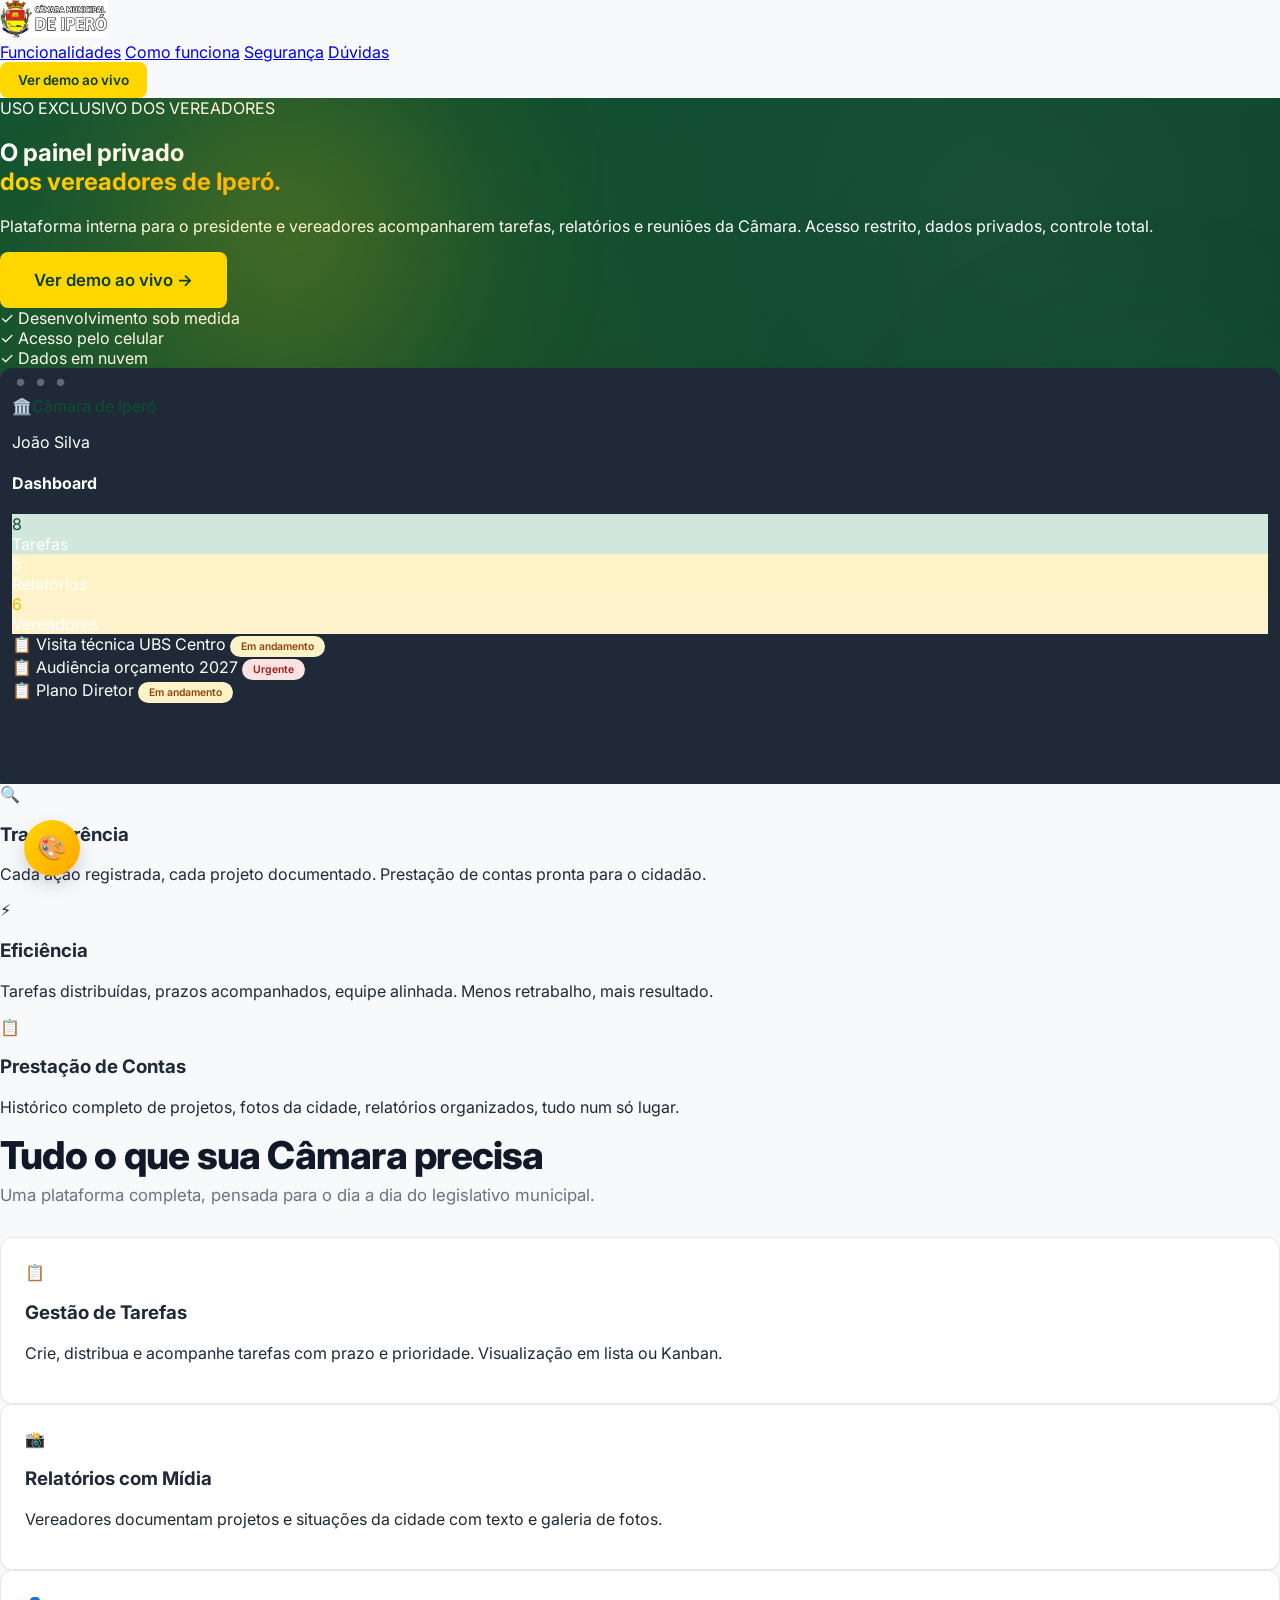
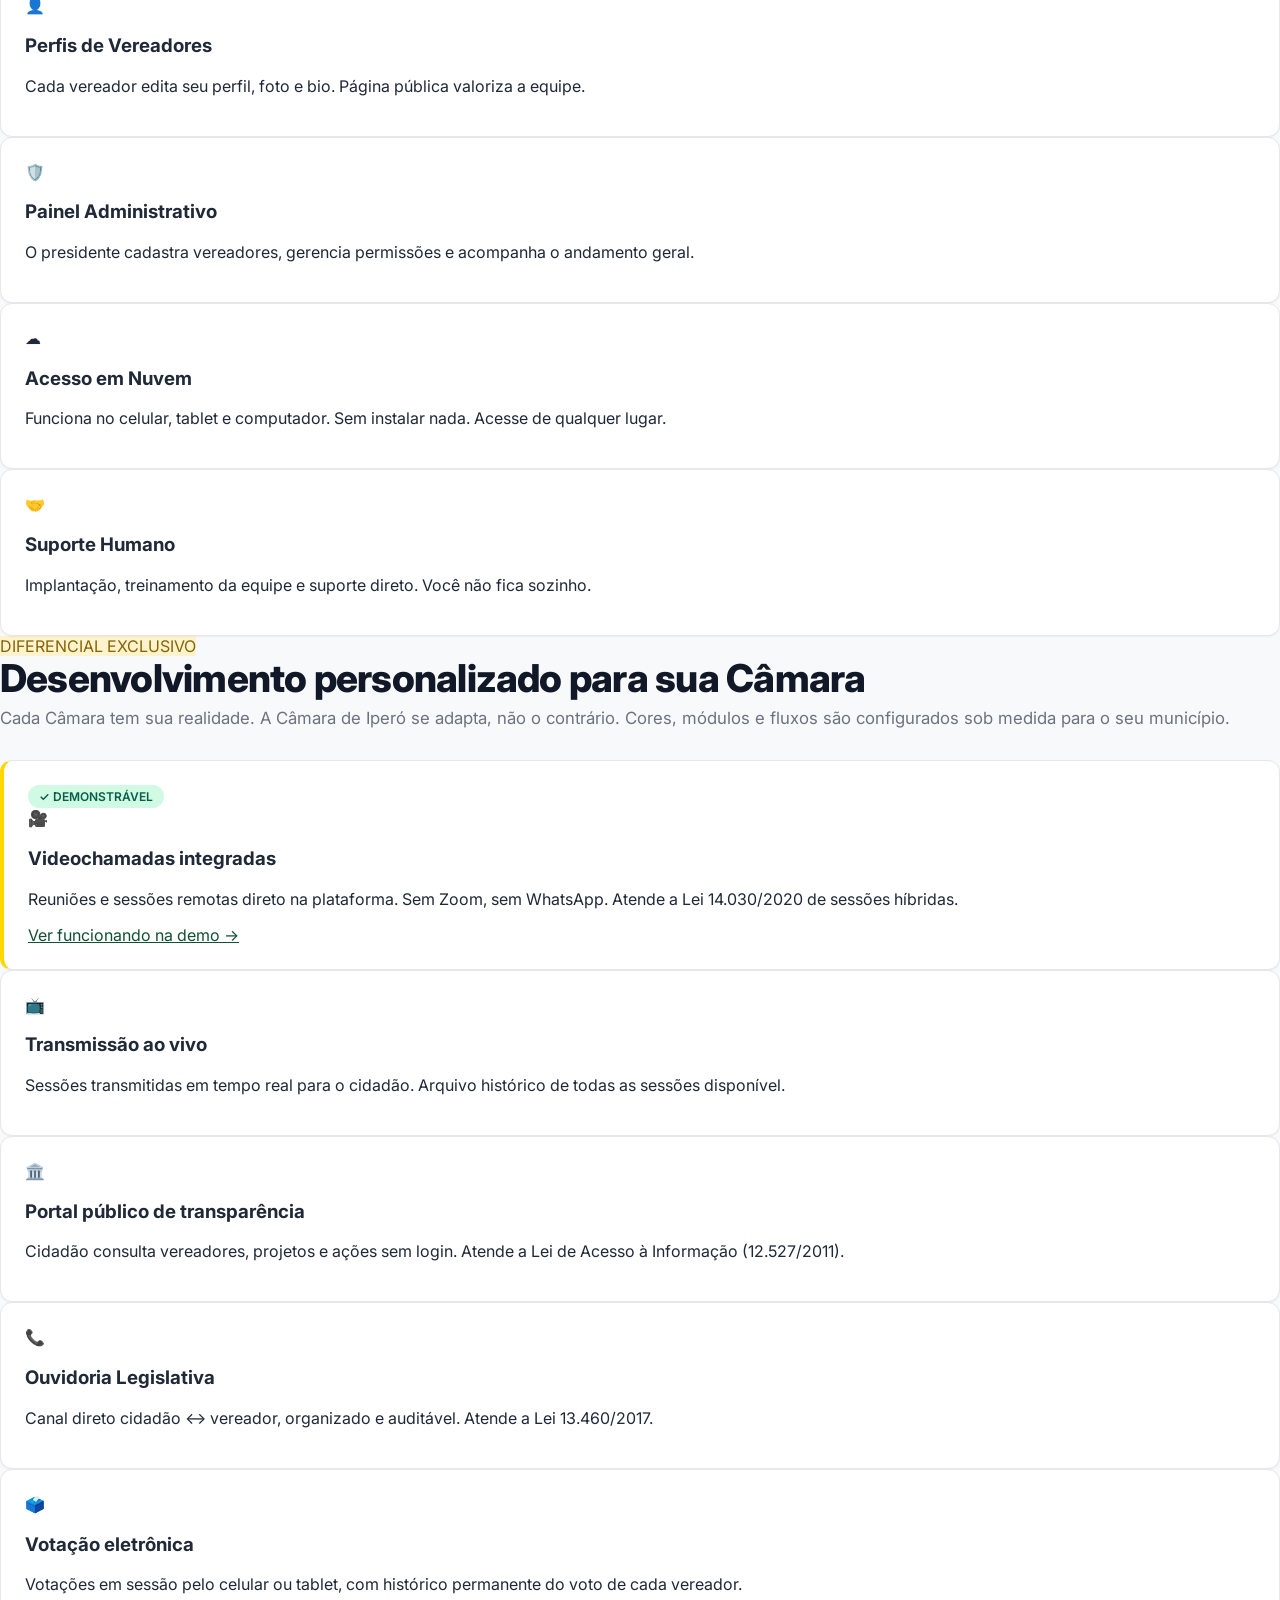
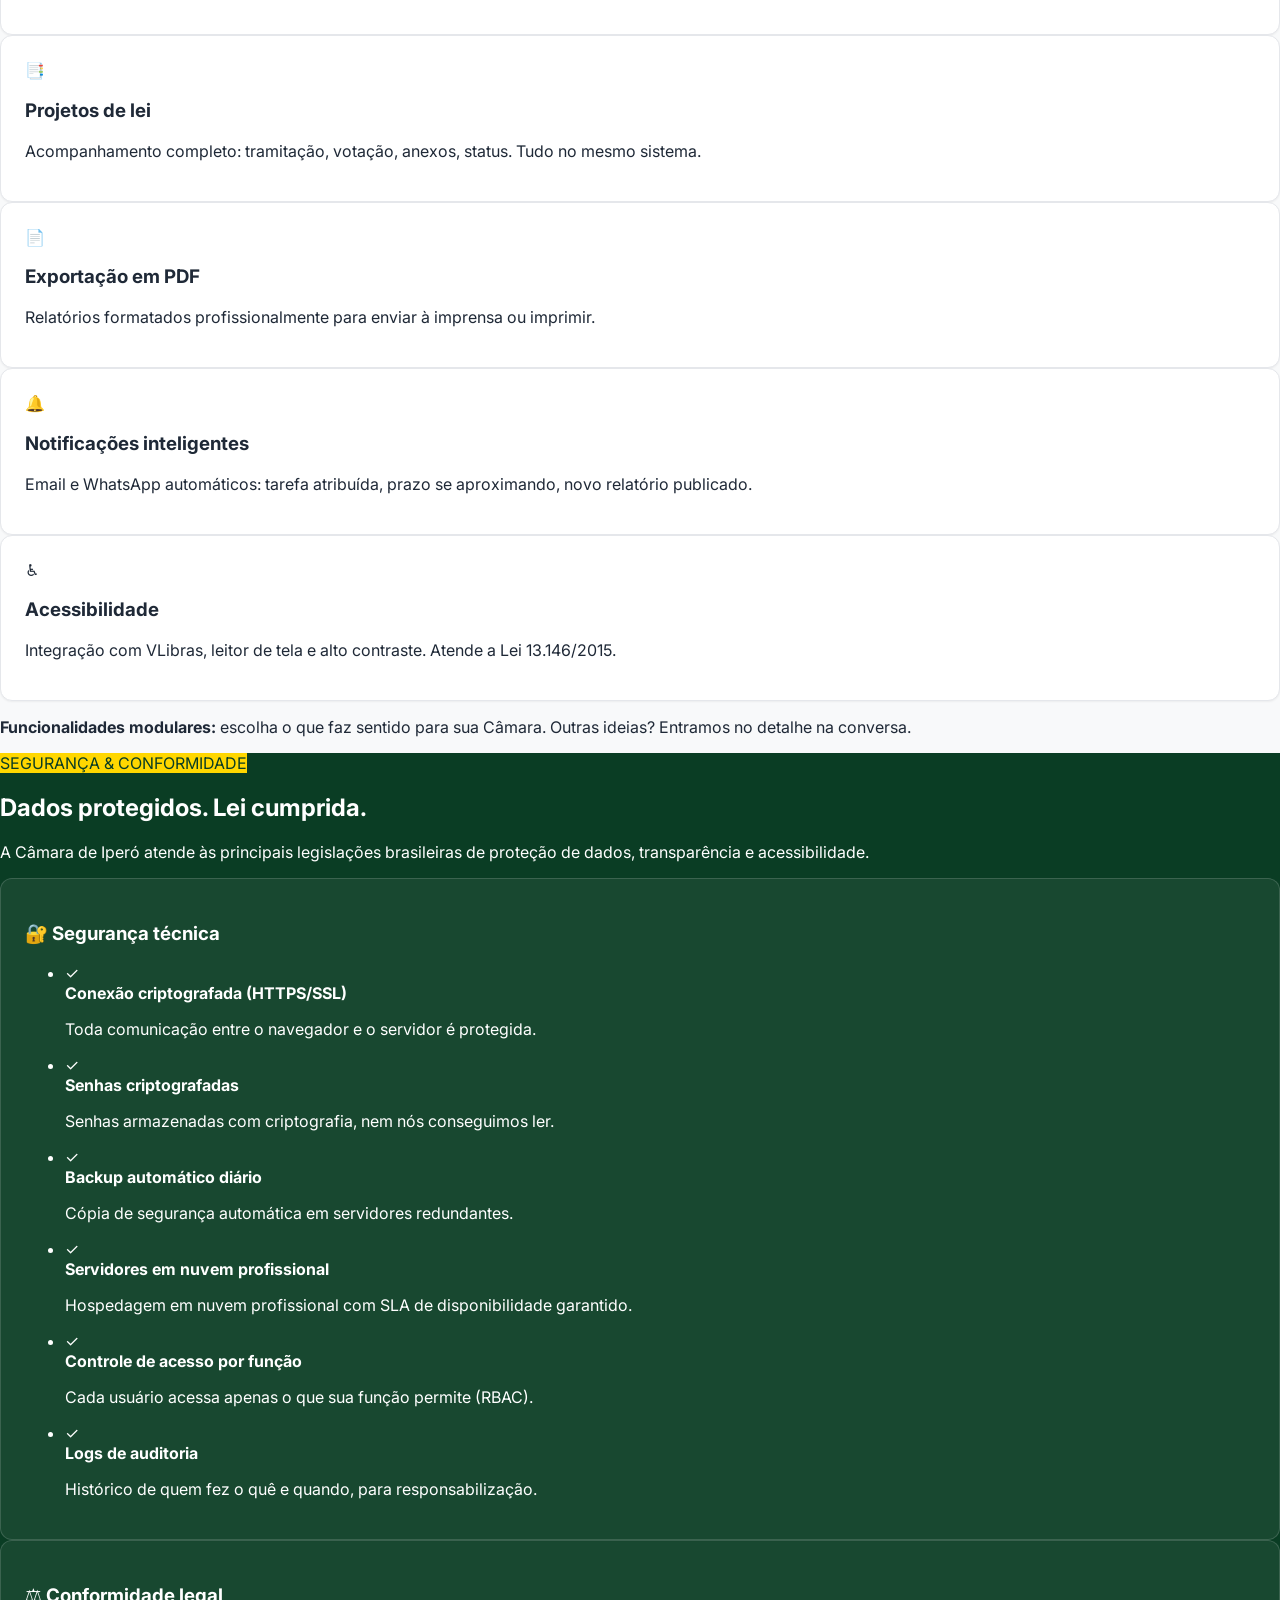
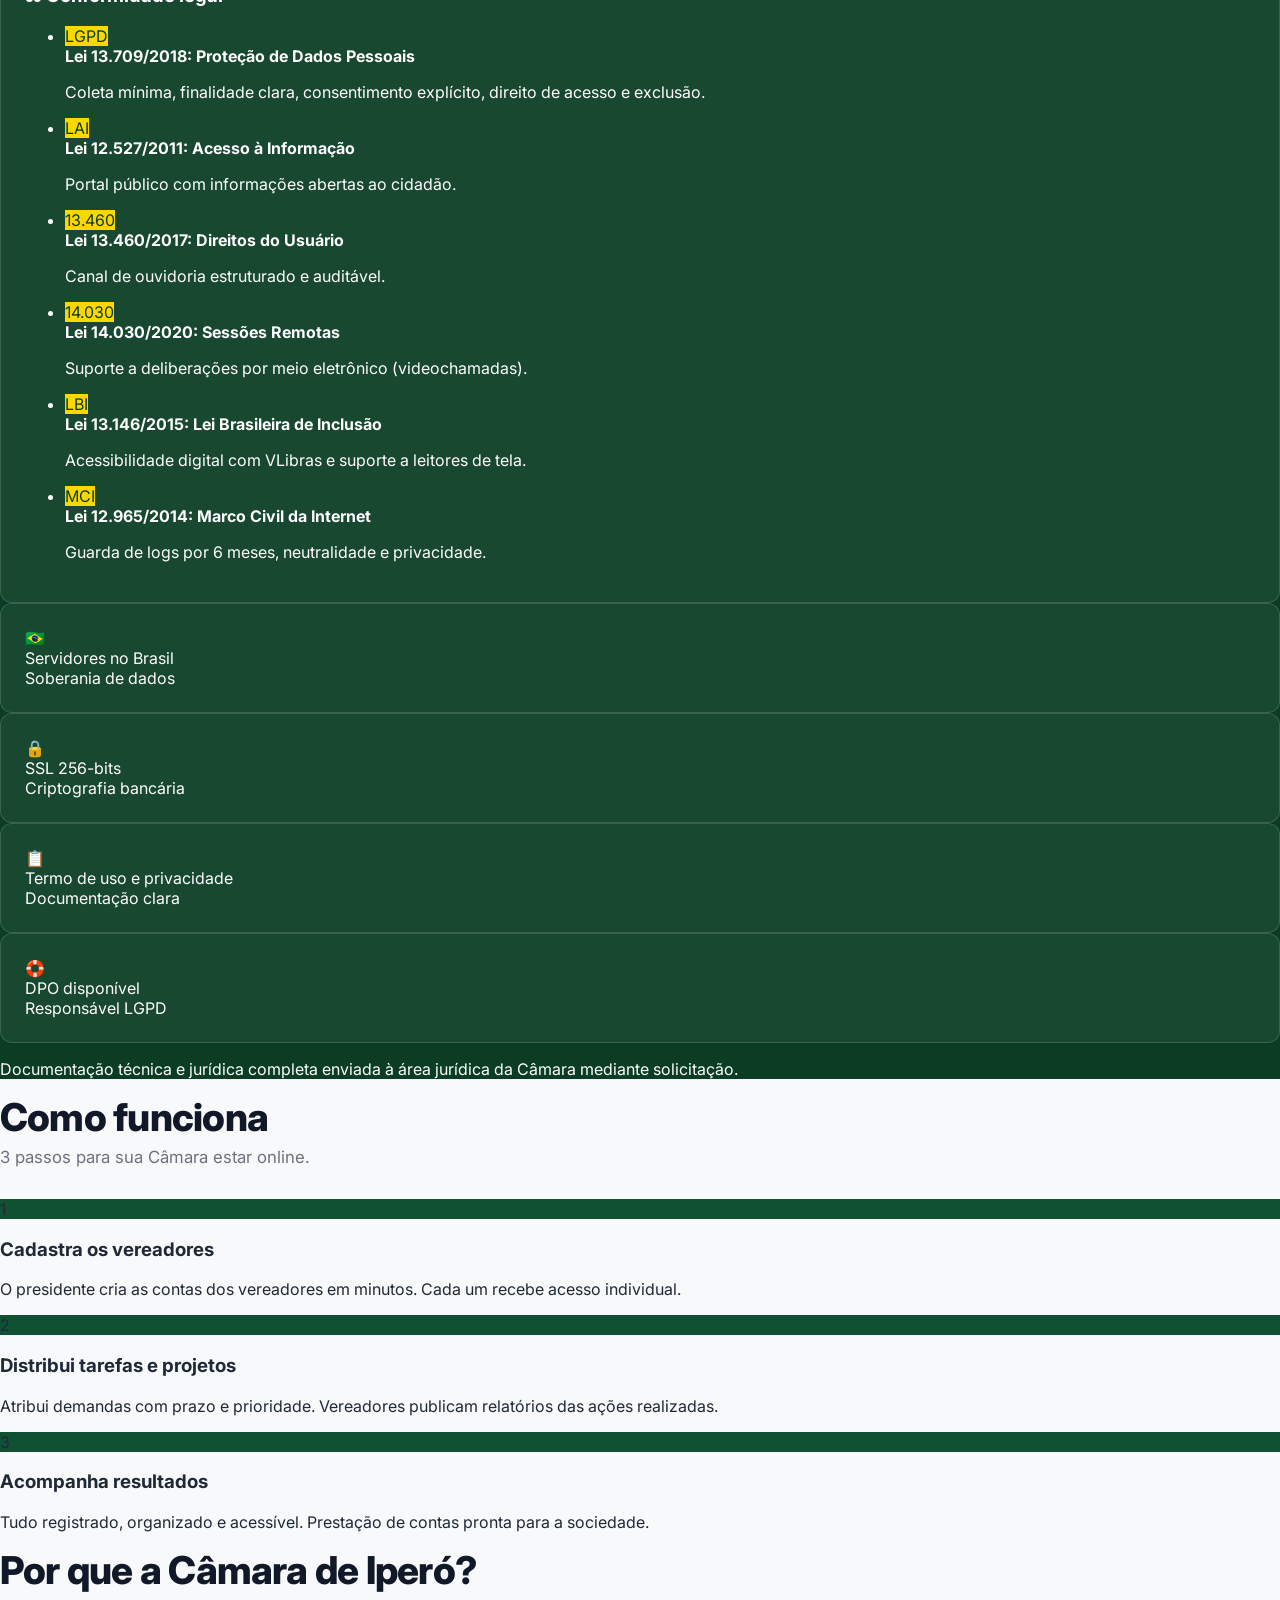
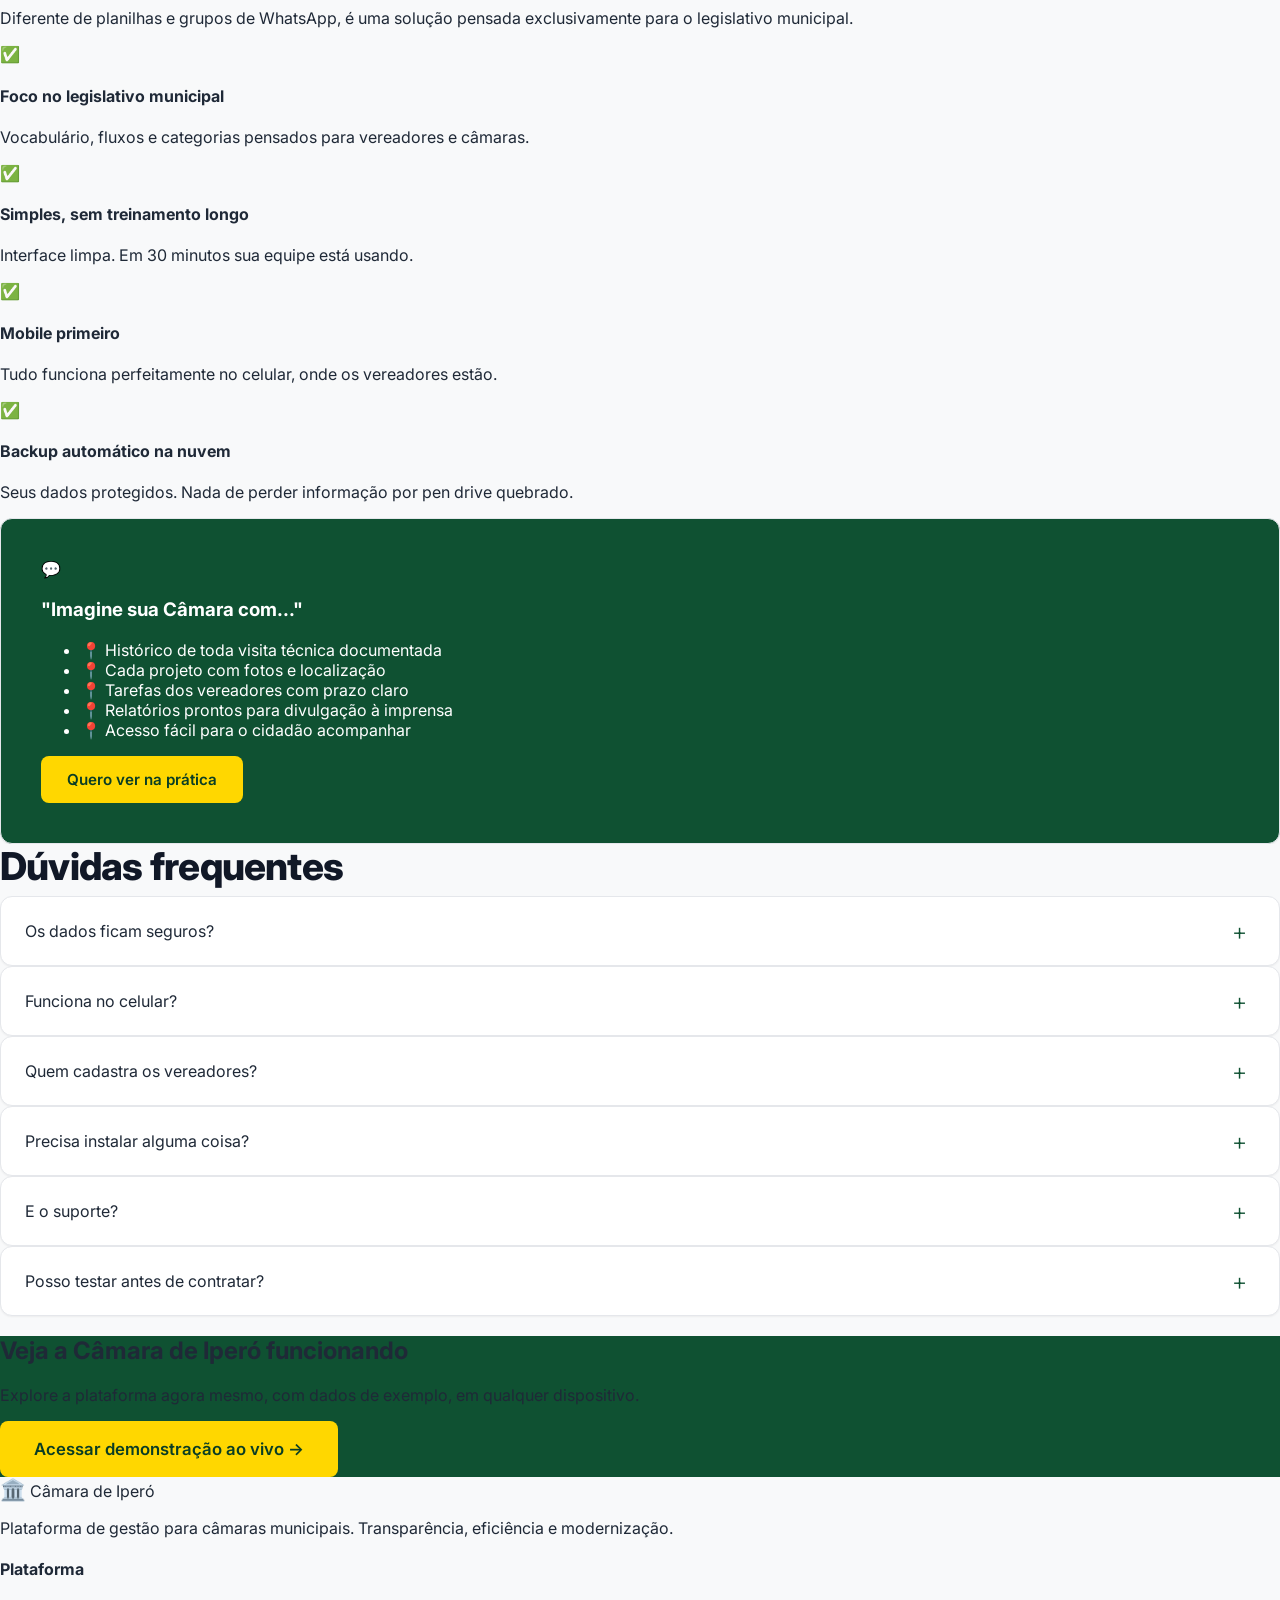
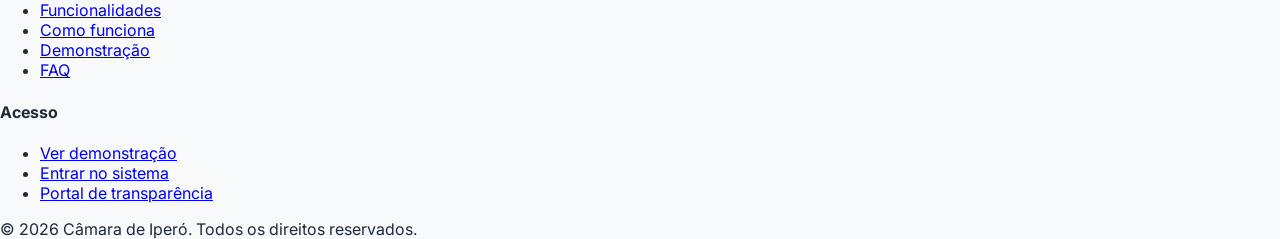
==== commit bb9a6314: "fix: frase motivacional aparece, headline interno, navbar limpa - Animação .fade-in agora roda autom" ====
--- a/index.html
+++ b/index.html
@@ -20,6 +20,7 @@
   <link rel="preconnect" href="https://fonts.gstatic.com" crossorigin>
   <link href="https://fonts.googleapis.com/css2?family=Inter:wght@400;500;600;700;800&display=swap" rel="stylesheet">
 
+  <script>document.documentElement.setAttribute('data-theme', localStorage.getItem('ipero_tema') || 'institucional');</script>
   <script src="https://cdn.tailwindcss.com"></script>
   <link rel="stylesheet" href="assets/css/styles.css" />
   <link rel="stylesheet" href="assets/css/themes.css" />
@@ -56,13 +57,13 @@
 
     <div class="max-w-7xl mx-auto px-4 sm:px-6 lg:px-8 py-16 lg:py-24 grid lg:grid-cols-2 gap-12 items-center relative" style="z-index: 2;">
       <div>
-        <span class="inline-block px-4 py-1.5 rounded-full bg-white/10 backdrop-blur text-white text-xs font-bold tracking-widest mb-5 border border-white/20">PLATAFORMA PARA CÂMARAS MUNICIPAIS</span>
+        <span class="inline-block px-4 py-1.5 rounded-full bg-white/10 backdrop-blur text-white text-xs font-bold tracking-widest mb-5 border border-white/20">USO EXCLUSIVO DOS VEREADORES</span>
         <h1 class="text-4xl lg:text-6xl font-extrabold leading-[1.05] text-white mb-5">
-          Gestão da Câmara Municipal,<br>
-          <span class="gradient-text-gold">do gabinete ao cidadão.</span>
+          O painel privado<br>
+          <span class="gradient-text-gold">dos vereadores de Iperó.</span>
         </h1>
         <p class="text-lg text-white/85 mb-8 leading-relaxed">
-          Centralize tarefas, projetos e prestação de contas em uma plataforma feita para vereadores. Mais transparência, menos planilhas espalhadas.
+          Plataforma interna para o presidente e vereadores acompanharem tarefas, relatórios e reuniões da Câmara. Acesso restrito, dados privados, controle total.
         </p>
         <div class="flex flex-wrap gap-3">
           <a href="demo.html" class="btn btn-accent btn-lg btn-shine pulse">Ver demo ao vivo →</a>
--- a/assets/css/styles.css
+++ b/assets/css/styles.css
@@ -545,13 +545,15 @@
 .avatar-lg { width: 96px; height: 96px; }
 .avatar-xl { width: 140px; height: 140px; }
 
-/* === Animações suaves no scroll === */
+/* === Animações suaves === */
 .fade-in {
-  opacity: 0;
-  transform: translateY(20px);
-  transition: all 0.6s ease;
+  animation: fadeInUp 0.7s cubic-bezier(0.4, 0, 0.2, 1) backwards;
 }
 .fade-in.visible { opacity: 1; transform: translateY(0); }
+@keyframes fadeInUp {
+  from { opacity: 0; transform: translateY(20px); }
+  to { opacity: 1; transform: translateY(0); }
+}
 
 /* === Line clamp helpers === */
 .line-clamp-1 {
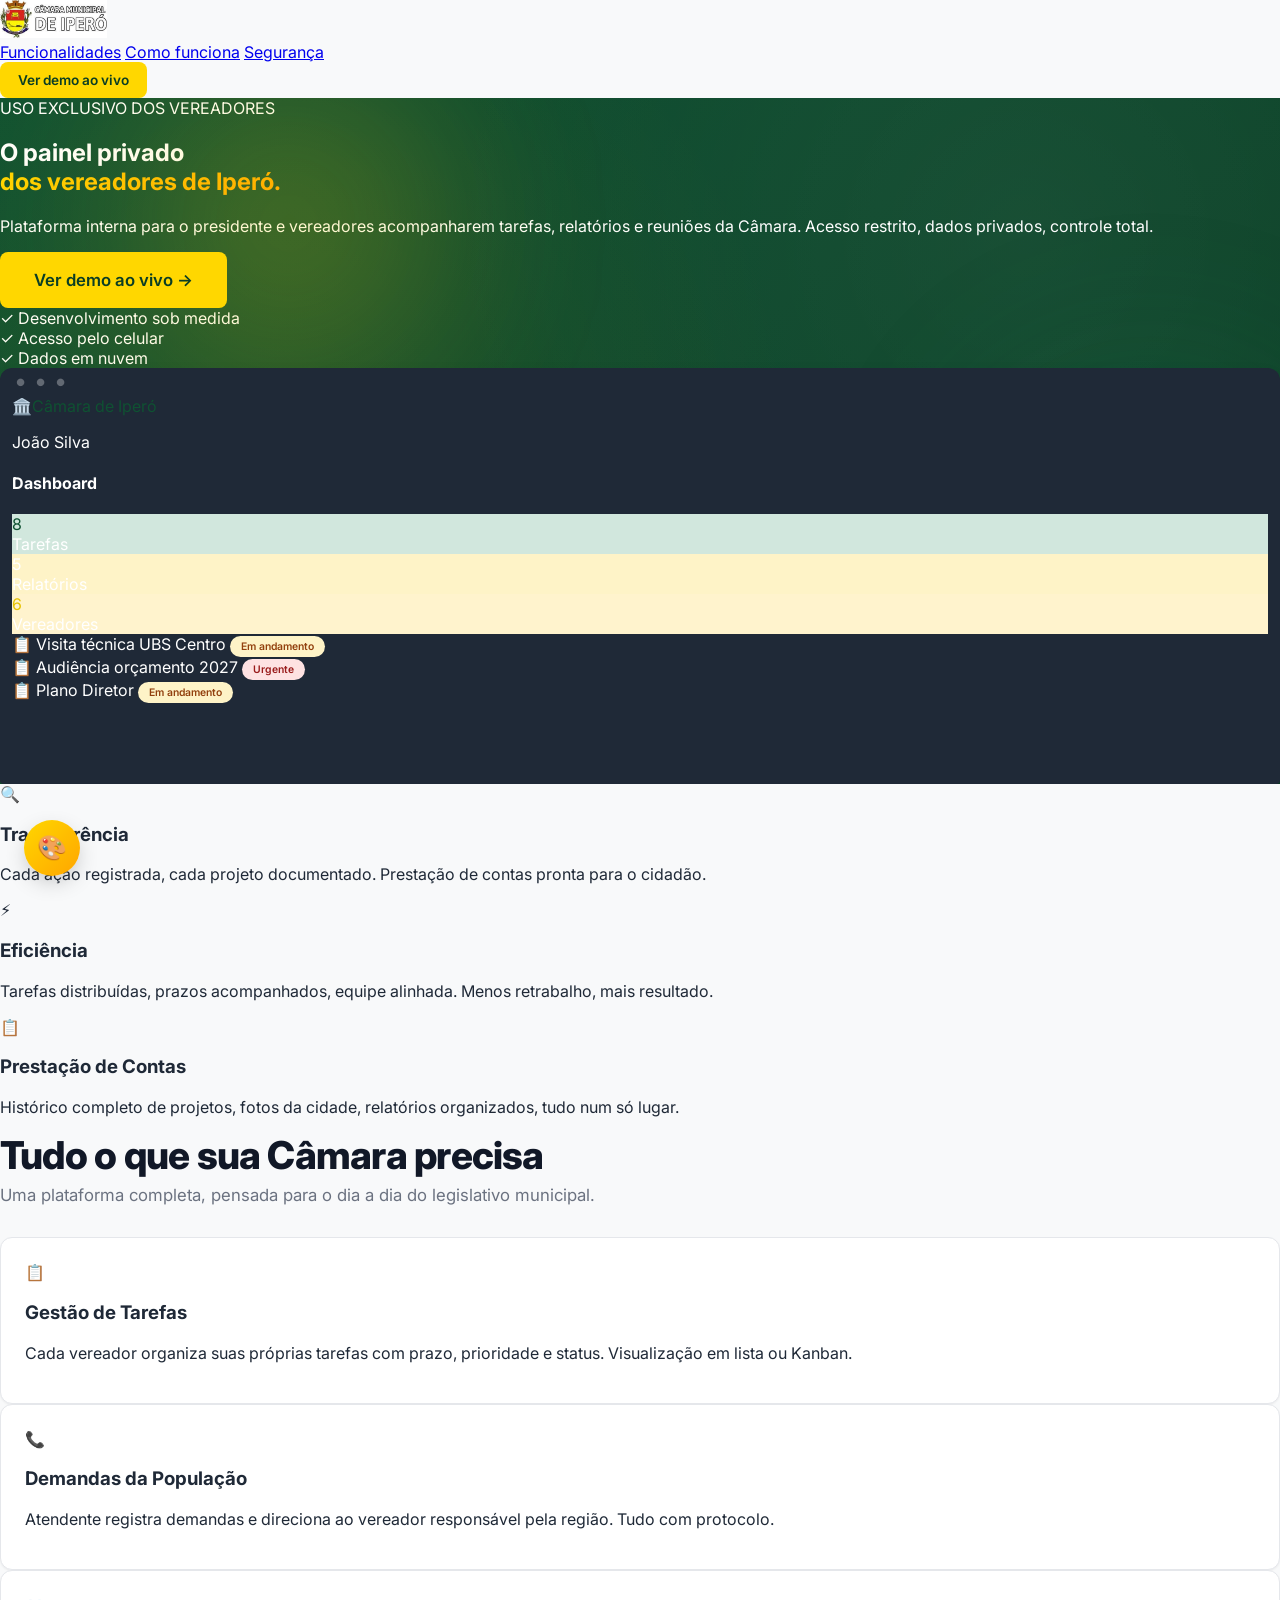
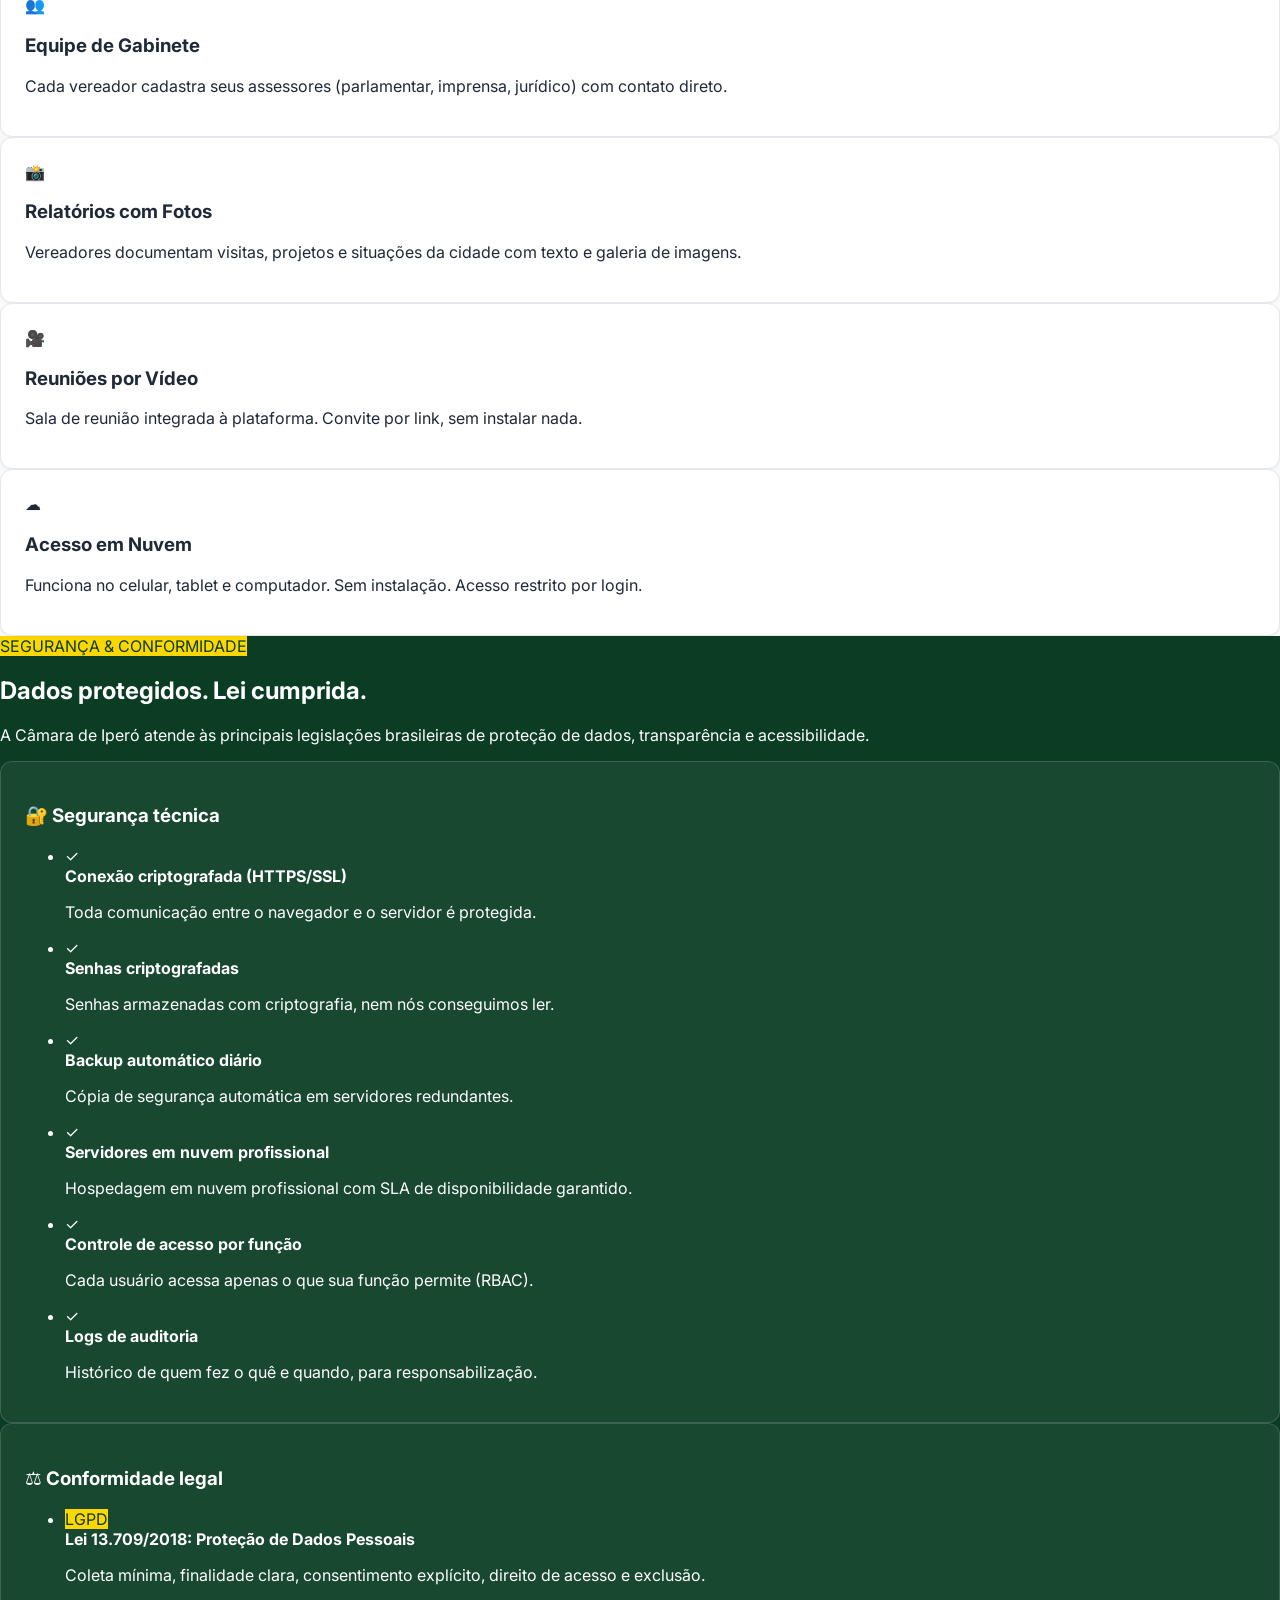
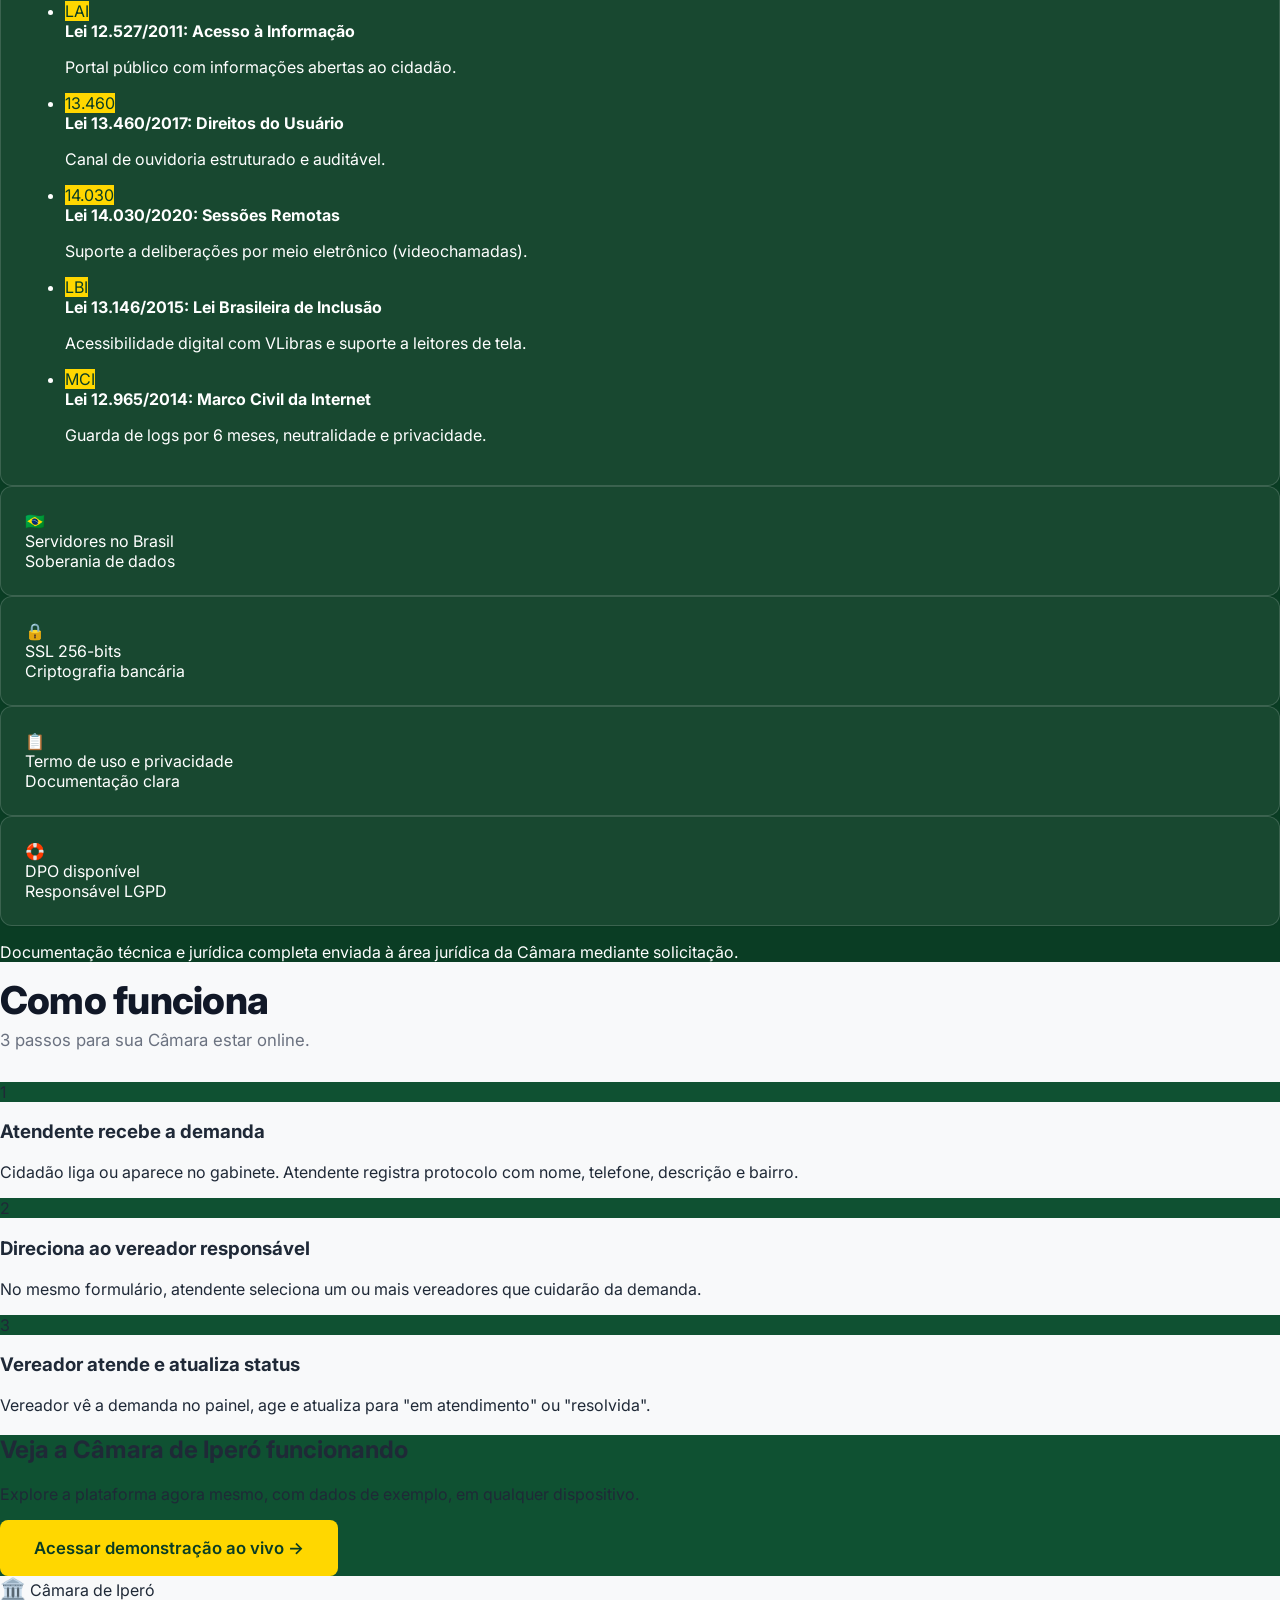
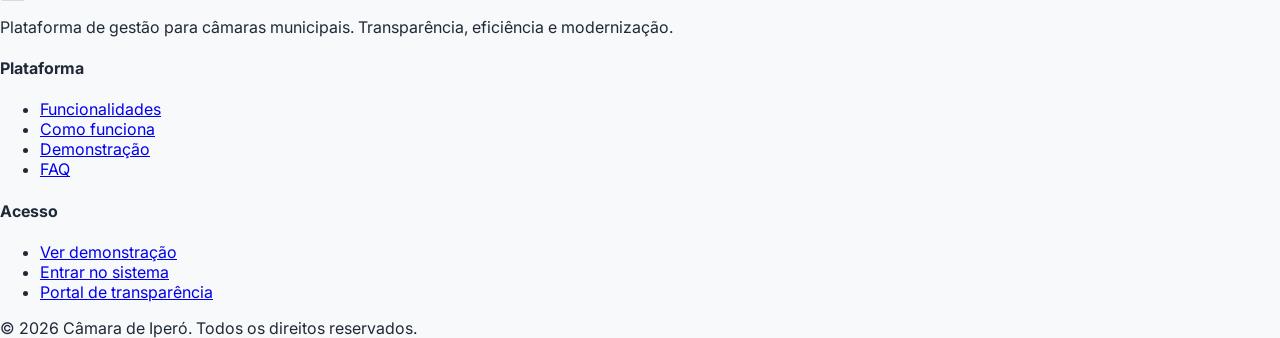
==== commit 598b804d: "feat: reestrutura papéis (super-admin Omini Fox), adiciona assessores e simplifica landing NOVO MODE" ====
--- a/index.html
+++ b/index.html
@@ -38,7 +38,6 @@
         <a href="#funcionalidades" class="text-gray-600 hover:text-gray-900">Funcionalidades</a>
         <a href="#como-funciona" class="text-gray-600 hover:text-gray-900">Como funciona</a>
         <a href="#seguranca" class="text-gray-600 hover:text-gray-900">Segurança</a>
-        <a href="#faq" class="text-gray-600 hover:text-gray-900">Dúvidas</a>
       </nav>
       <div class="flex items-center gap-2">
         <a href="demo.html" class="btn btn-accent btn-sm">Ver demo ao vivo</a>
@@ -154,110 +153,34 @@
         <div class="card card-hover fade-in">
           <div class="text-3xl mb-3">📋</div>
           <h3 class="font-bold text-lg mb-2">Gestão de Tarefas</h3>
-          <p class="text-gray-600 text-sm">Crie, distribua e acompanhe tarefas com prazo e prioridade. Visualização em lista ou Kanban.</p>
+          <p class="text-gray-600 text-sm">Cada vereador organiza suas próprias tarefas com prazo, prioridade e status. Visualização em lista ou Kanban.</p>
+        </div>
+        <div class="card card-hover fade-in">
+          <div class="text-3xl mb-3">📞</div>
+          <h3 class="font-bold text-lg mb-2">Demandas da População</h3>
+          <p class="text-gray-600 text-sm">Atendente registra demandas e direciona ao vereador responsável pela região. Tudo com protocolo.</p>
+        </div>
+        <div class="card card-hover fade-in">
+          <div class="text-3xl mb-3">👥</div>
+          <h3 class="font-bold text-lg mb-2">Equipe de Gabinete</h3>
+          <p class="text-gray-600 text-sm">Cada vereador cadastra seus assessores (parlamentar, imprensa, jurídico) com contato direto.</p>
         </div>
         <div class="card card-hover fade-in">
           <div class="text-3xl mb-3">📸</div>
-          <h3 class="font-bold text-lg mb-2">Relatórios com Mídia</h3>
-          <p class="text-gray-600 text-sm">Vereadores documentam projetos e situações da cidade com texto e galeria de fotos.</p>
-        </div>
-        <div class="card card-hover fade-in">
-          <div class="text-3xl mb-3">👤</div>
-          <h3 class="font-bold text-lg mb-2">Perfis de Vereadores</h3>
-          <p class="text-gray-600 text-sm">Cada vereador edita seu perfil, foto e bio. Página pública valoriza a equipe.</p>
-        </div>
-        <div class="card card-hover fade-in">
-          <div class="text-3xl mb-3">🛡️</div>
-          <h3 class="font-bold text-lg mb-2">Painel Administrativo</h3>
-          <p class="text-gray-600 text-sm">O presidente cadastra vereadores, gerencia permissões e acompanha o andamento geral.</p>
+          <h3 class="font-bold text-lg mb-2">Relatórios com Fotos</h3>
+          <p class="text-gray-600 text-sm">Vereadores documentam visitas, projetos e situações da cidade com texto e galeria de imagens.</p>
+        </div>
+        <div class="card card-hover fade-in">
+          <div class="text-3xl mb-3">🎥</div>
+          <h3 class="font-bold text-lg mb-2">Reuniões por Vídeo</h3>
+          <p class="text-gray-600 text-sm">Sala de reunião integrada à plataforma. Convite por link, sem instalar nada.</p>
         </div>
         <div class="card card-hover fade-in">
           <div class="text-3xl mb-3">☁️</div>
           <h3 class="font-bold text-lg mb-2">Acesso em Nuvem</h3>
-          <p class="text-gray-600 text-sm">Funciona no celular, tablet e computador. Sem instalar nada. Acesse de qualquer lugar.</p>
-        </div>
-        <div class="card card-hover fade-in">
-          <div class="text-3xl mb-3">🤝</div>
-          <h3 class="font-bold text-lg mb-2">Suporte Humano</h3>
-          <p class="text-gray-600 text-sm">Implantação, treinamento da equipe e suporte direto. Você não fica sozinho.</p>
-        </div>
-      </div>
-    </div>
-  </section>
-
-  <!-- DESENVOLVIMENTO SOB MEDIDA + DIFERENCIAIS -->
-  <section id="sob-medida" class="py-20 bg-white">
-    <div class="max-w-6xl mx-auto px-4 sm:px-6 lg:px-8">
-      <div class="text-center mb-12">
-        <span class="inline-block px-3 py-1 rounded-full text-xs font-semibold mb-4" style="background: #fff3cd; color: #856404;">DIFERENCIAL EXCLUSIVO</span>
-        <h2 class="section-title">Desenvolvimento personalizado para sua Câmara</h2>
-        <p class="section-sub max-w-2xl mx-auto">Cada Câmara tem sua realidade. A Câmara de Iperó se adapta, não o contrário. Cores, módulos e fluxos são configurados sob medida para o seu município.</p>
-      </div>
-
-      <!-- Diferenciais sob medida -->
-      <div class="grid md:grid-cols-2 lg:grid-cols-3 gap-5 mb-10">
-
-        <div class="card fade-in relative" style="border-left: 4px solid var(--accent);">
-          <span class="absolute top-3 right-3 badge badge-success">✓ DEMONSTRÁVEL</span>
-          <div class="text-3xl mb-3">🎥</div>
-          <h3 class="font-bold text-lg mb-2">Videochamadas integradas</h3>
-          <p class="text-gray-600 text-sm mb-3">Reuniões e sessões remotas direto na plataforma. Sem Zoom, sem WhatsApp. Atende a Lei 14.030/2020 de sessões híbridas.</p>
-          <a href="demo.html" class="text-xs font-semibold" style="color: var(--primary);">Ver funcionando na demo →</a>
-        </div>
-
-        <div class="card card-hover fade-in">
-          <div class="text-3xl mb-3">📺</div>
-          <h3 class="font-bold text-lg mb-2">Transmissão ao vivo</h3>
-          <p class="text-gray-600 text-sm">Sessões transmitidas em tempo real para o cidadão. Arquivo histórico de todas as sessões disponível.</p>
-        </div>
-
-        <div class="card card-hover fade-in">
-          <div class="text-3xl mb-3">🏛️</div>
-          <h3 class="font-bold text-lg mb-2">Portal público de transparência</h3>
-          <p class="text-gray-600 text-sm">Cidadão consulta vereadores, projetos e ações sem login. Atende a Lei de Acesso à Informação (12.527/2011).</p>
-        </div>
-
-        <div class="card card-hover fade-in">
-          <div class="text-3xl mb-3">📞</div>
-          <h3 class="font-bold text-lg mb-2">Ouvidoria Legislativa</h3>
-          <p class="text-gray-600 text-sm">Canal direto cidadão ↔ vereador, organizado e auditável. Atende a Lei 13.460/2017.</p>
-        </div>
-
-        <div class="card card-hover fade-in">
-          <div class="text-3xl mb-3">🗳️</div>
-          <h3 class="font-bold text-lg mb-2">Votação eletrônica</h3>
-          <p class="text-gray-600 text-sm">Votações em sessão pelo celular ou tablet, com histórico permanente do voto de cada vereador.</p>
-        </div>
-
-        <div class="card card-hover fade-in">
-          <div class="text-3xl mb-3">📑</div>
-          <h3 class="font-bold text-lg mb-2">Projetos de lei</h3>
-          <p class="text-gray-600 text-sm">Acompanhamento completo: tramitação, votação, anexos, status. Tudo no mesmo sistema.</p>
-        </div>
-
-        <div class="card card-hover fade-in">
-          <div class="text-3xl mb-3">📄</div>
-          <h3 class="font-bold text-lg mb-2">Exportação em PDF</h3>
-          <p class="text-gray-600 text-sm">Relatórios formatados profissionalmente para enviar à imprensa ou imprimir.</p>
-        </div>
-
-        <div class="card card-hover fade-in">
-          <div class="text-3xl mb-3">🔔</div>
-          <h3 class="font-bold text-lg mb-2">Notificações inteligentes</h3>
-          <p class="text-gray-600 text-sm">Email e WhatsApp automáticos: tarefa atribuída, prazo se aproximando, novo relatório publicado.</p>
-        </div>
-
-        <div class="card card-hover fade-in">
-          <div class="text-3xl mb-3">♿</div>
-          <h3 class="font-bold text-lg mb-2">Acessibilidade</h3>
-          <p class="text-gray-600 text-sm">Integração com VLibras, leitor de tela e alto contraste. Atende a Lei 13.146/2015.</p>
-        </div>
-
-      </div>
-
-      <p class="text-center text-gray-500 text-sm">
-        <strong>Funcionalidades modulares:</strong> escolha o que faz sentido para sua Câmara. Outras ideias? Entramos no detalhe na conversa.
-      </p>
+          <p class="text-gray-600 text-sm">Funciona no celular, tablet e computador. Sem instalação. Acesso restrito por login.</p>
+        </div>
+      </div>
     </div>
   </section>
 
@@ -412,108 +335,19 @@
       <div class="grid md:grid-cols-3 gap-8">
         <div class="text-center fade-in">
           <div class="w-14 h-14 mx-auto rounded-full flex items-center justify-center text-2xl font-bold text-white mb-4" style="background: var(--primary);">1</div>
-          <h3 class="font-bold text-lg mb-2">Cadastra os vereadores</h3>
-          <p class="text-gray-600 text-sm">O presidente cria as contas dos vereadores em minutos. Cada um recebe acesso individual.</p>
+          <h3 class="font-bold text-lg mb-2">Atendente recebe a demanda</h3>
+          <p class="text-gray-600 text-sm">Cidadão liga ou aparece no gabinete. Atendente registra protocolo com nome, telefone, descrição e bairro.</p>
         </div>
         <div class="text-center fade-in">
           <div class="w-14 h-14 mx-auto rounded-full flex items-center justify-center text-2xl font-bold text-white mb-4" style="background: var(--primary);">2</div>
-          <h3 class="font-bold text-lg mb-2">Distribui tarefas e projetos</h3>
-          <p class="text-gray-600 text-sm">Atribui demandas com prazo e prioridade. Vereadores publicam relatórios das ações realizadas.</p>
+          <h3 class="font-bold text-lg mb-2">Direciona ao vereador responsável</h3>
+          <p class="text-gray-600 text-sm">No mesmo formulário, atendente seleciona um ou mais vereadores que cuidarão da demanda.</p>
         </div>
         <div class="text-center fade-in">
           <div class="w-14 h-14 mx-auto rounded-full flex items-center justify-center text-2xl font-bold text-white mb-4" style="background: var(--primary);">3</div>
-          <h3 class="font-bold text-lg mb-2">Acompanha resultados</h3>
-          <p class="text-gray-600 text-sm">Tudo registrado, organizado e acessível. Prestação de contas pronta para a sociedade.</p>
-        </div>
-      </div>
-    </div>
-  </section>
-
-  <!-- DIFERENCIAIS -->
-  <section class="py-20" style="background: var(--bg);">
-    <div class="max-w-6xl mx-auto px-4 sm:px-6 lg:px-8 grid md:grid-cols-2 gap-12 items-center">
-      <div>
-        <h2 class="section-title">Por que a Câmara de Iperó?</h2>
-        <p class="text-gray-600 mb-8">Diferente de planilhas e grupos de WhatsApp, é uma solução pensada exclusivamente para o legislativo municipal.</p>
-
-        <div class="space-y-4">
-          <div class="flex gap-3">
-            <div class="text-xl">✅</div>
-            <div>
-              <h4 class="font-semibold mb-1">Foco no legislativo municipal</h4>
-              <p class="text-gray-600 text-sm">Vocabulário, fluxos e categorias pensados para vereadores e câmaras.</p>
-            </div>
-          </div>
-          <div class="flex gap-3">
-            <div class="text-xl">✅</div>
-            <div>
-              <h4 class="font-semibold mb-1">Simples, sem treinamento longo</h4>
-              <p class="text-gray-600 text-sm">Interface limpa. Em 30 minutos sua equipe está usando.</p>
-            </div>
-          </div>
-          <div class="flex gap-3">
-            <div class="text-xl">✅</div>
-            <div>
-              <h4 class="font-semibold mb-1">Mobile primeiro</h4>
-              <p class="text-gray-600 text-sm">Tudo funciona perfeitamente no celular, onde os vereadores estão.</p>
-            </div>
-          </div>
-          <div class="flex gap-3">
-            <div class="text-xl">✅</div>
-            <div>
-              <h4 class="font-semibold mb-1">Backup automático na nuvem</h4>
-              <p class="text-gray-600 text-sm">Seus dados protegidos. Nada de perder informação por pen drive quebrado.</p>
-            </div>
-          </div>
-        </div>
-      </div>
-      <div class="card" style="background: var(--primary); color: white; padding: 2.5rem;">
-        <div class="text-5xl mb-4">💬</div>
-        <h3 class="text-xl font-bold mb-3">"Imagine sua Câmara com..."</h3>
-        <ul class="space-y-3 text-white/90 text-sm">
-          <li>📍 Histórico de toda visita técnica documentada</li>
-          <li>📍 Cada projeto com fotos e localização</li>
-          <li>📍 Tarefas dos vereadores com prazo claro</li>
-          <li>📍 Relatórios prontos para divulgação à imprensa</li>
-          <li>📍 Acesso fácil para o cidadão acompanhar</li>
-        </ul>
-        <a href="demo.html" class="btn btn-accent mt-6 w-full justify-center">Quero ver na prática</a>
-      </div>
-    </div>
-  </section>
-
-  <!-- FAQ -->
-  <section id="faq" class="py-20" style="background: var(--bg);">
-    <div class="max-w-3xl mx-auto px-4 sm:px-6 lg:px-8">
-      <div class="text-center mb-10">
-        <h2 class="section-title">Dúvidas frequentes</h2>
-      </div>
-
-      <div class="space-y-3">
-        <details class="card cursor-pointer">
-          <summary class="font-semibold">Os dados ficam seguros?</summary>
-          <p class="text-gray-600 text-sm mt-3">Sim. Hospedagem em nuvem profissional com backup automático e criptografia de senhas. Cada vereador acessa apenas o que tem permissão.</p>
-        </details>
-        <details class="card cursor-pointer">
-          <summary class="font-semibold">Funciona no celular?</summary>
-          <p class="text-gray-600 text-sm mt-3">Sim, a plataforma é totalmente responsiva. Vereadores podem registrar relatórios e fotos diretamente do celular durante visitas em campo.</p>
-        </details>
-        <details class="card cursor-pointer">
-          <summary class="font-semibold">Quem cadastra os vereadores?</summary>
-          <p class="text-gray-600 text-sm mt-3">O presidente da Câmara é o administrador. Ele cadastra os vereadores em segundos pelo painel administrativo. Cada um recebe acesso individual.</p>
-        </details>
-        <details class="card cursor-pointer">
-          <summary class="font-semibold">Precisa instalar alguma coisa?</summary>
-          <p class="text-gray-600 text-sm mt-3">Não. É 100% web. Basta abrir o navegador e fazer login. Funciona em qualquer dispositivo.</p>
-        </details>
-        <details class="card cursor-pointer">
-          <summary class="font-semibold">E o suporte?</summary>
-          <p class="text-gray-600 text-sm mt-3">Implantação assistida, treinamento da equipe e suporte direto via WhatsApp. Não precisa abrir chamado em sistemas complicados.</p>
-        </details>
-        <details class="card cursor-pointer">
-          <summary class="font-semibold">Posso testar antes de contratar?</summary>
-          <p class="text-gray-600 text-sm mt-3">Sim! Acesse a <a href="demo.html" style="color: var(--primary); text-decoration: underline;">demonstração ao vivo</a> e veja a plataforma funcionando com dados de exemplo.</p>
-        </details>
+          <h3 class="font-bold text-lg mb-2">Vereador atende e atualiza status</h3>
+          <p class="text-gray-600 text-sm">Vereador vê a demanda no painel, age e atualiza para "em atendimento" ou "resolvida".</p>
+        </div>
       </div>
     </div>
   </section>
--- a/assets/css/styles.css
+++ b/assets/css/styles.css
@@ -138,6 +138,29 @@
 .badge-muted    { background: #e5e7eb; color: #374151; }
 .badge-accent   { background: #fff3cd; color: #856404; }
 
+/* === Badges da Mesa Diretora === */
+.badge-mesa-presidente {
+  background: linear-gradient(135deg, #FFD700 0%, #FFA500 100%);
+  color: #5C3A00;
+  font-weight: 700;
+  box-shadow: 0 2px 8px -2px rgba(255,165,0,0.4);
+}
+.badge-mesa-vice {
+  background: linear-gradient(135deg, #FFC107 0%, #F59E0B 100%);
+  color: #4a2c00;
+  font-weight: 700;
+}
+.badge-mesa-secretario {
+  background: linear-gradient(135deg, #4A7CFF 0%, #2563EB 100%);
+  color: white;
+  font-weight: 600;
+}
+.badge-vereador-comum {
+  background: linear-gradient(135deg, #198754 0%, #0F5132 100%);
+  color: white;
+  font-weight: 600;
+}
+
 /* === Navbar do sistema === */
 .app-navbar {
   background: var(--primary);
